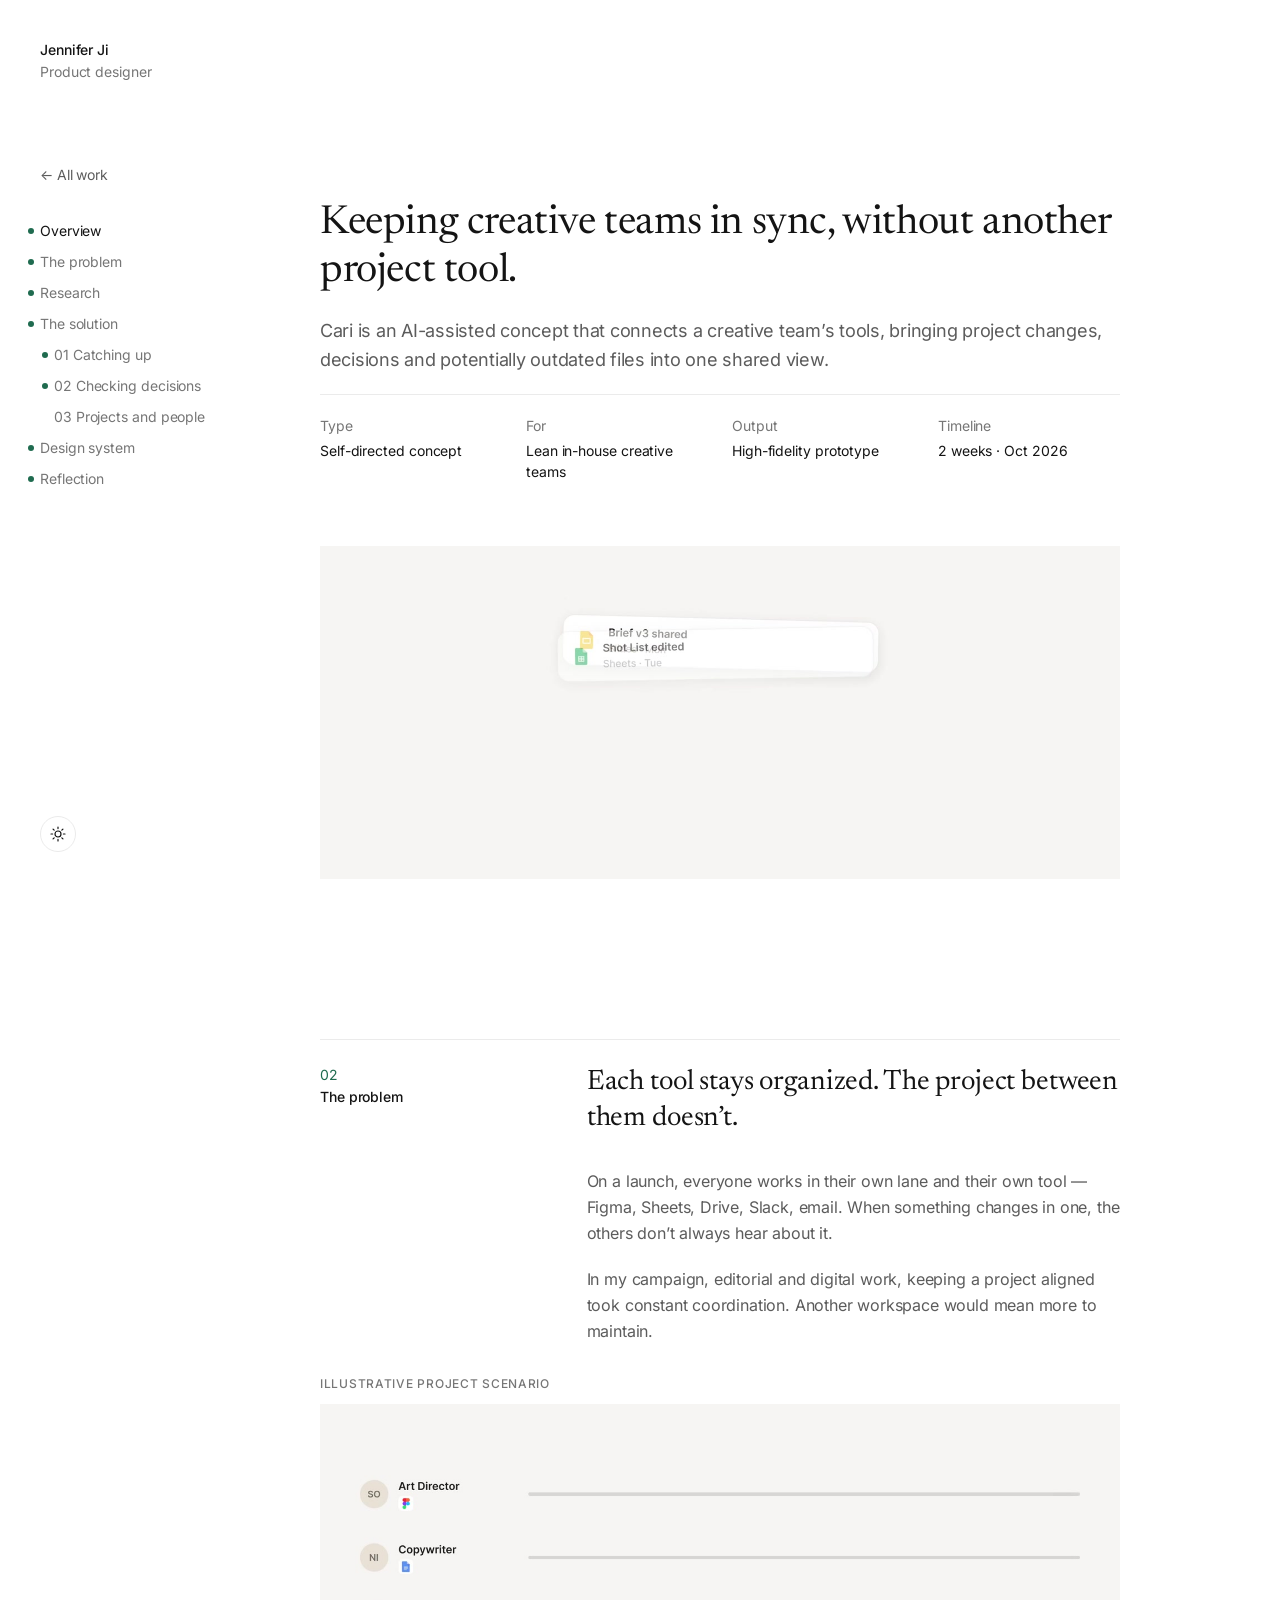
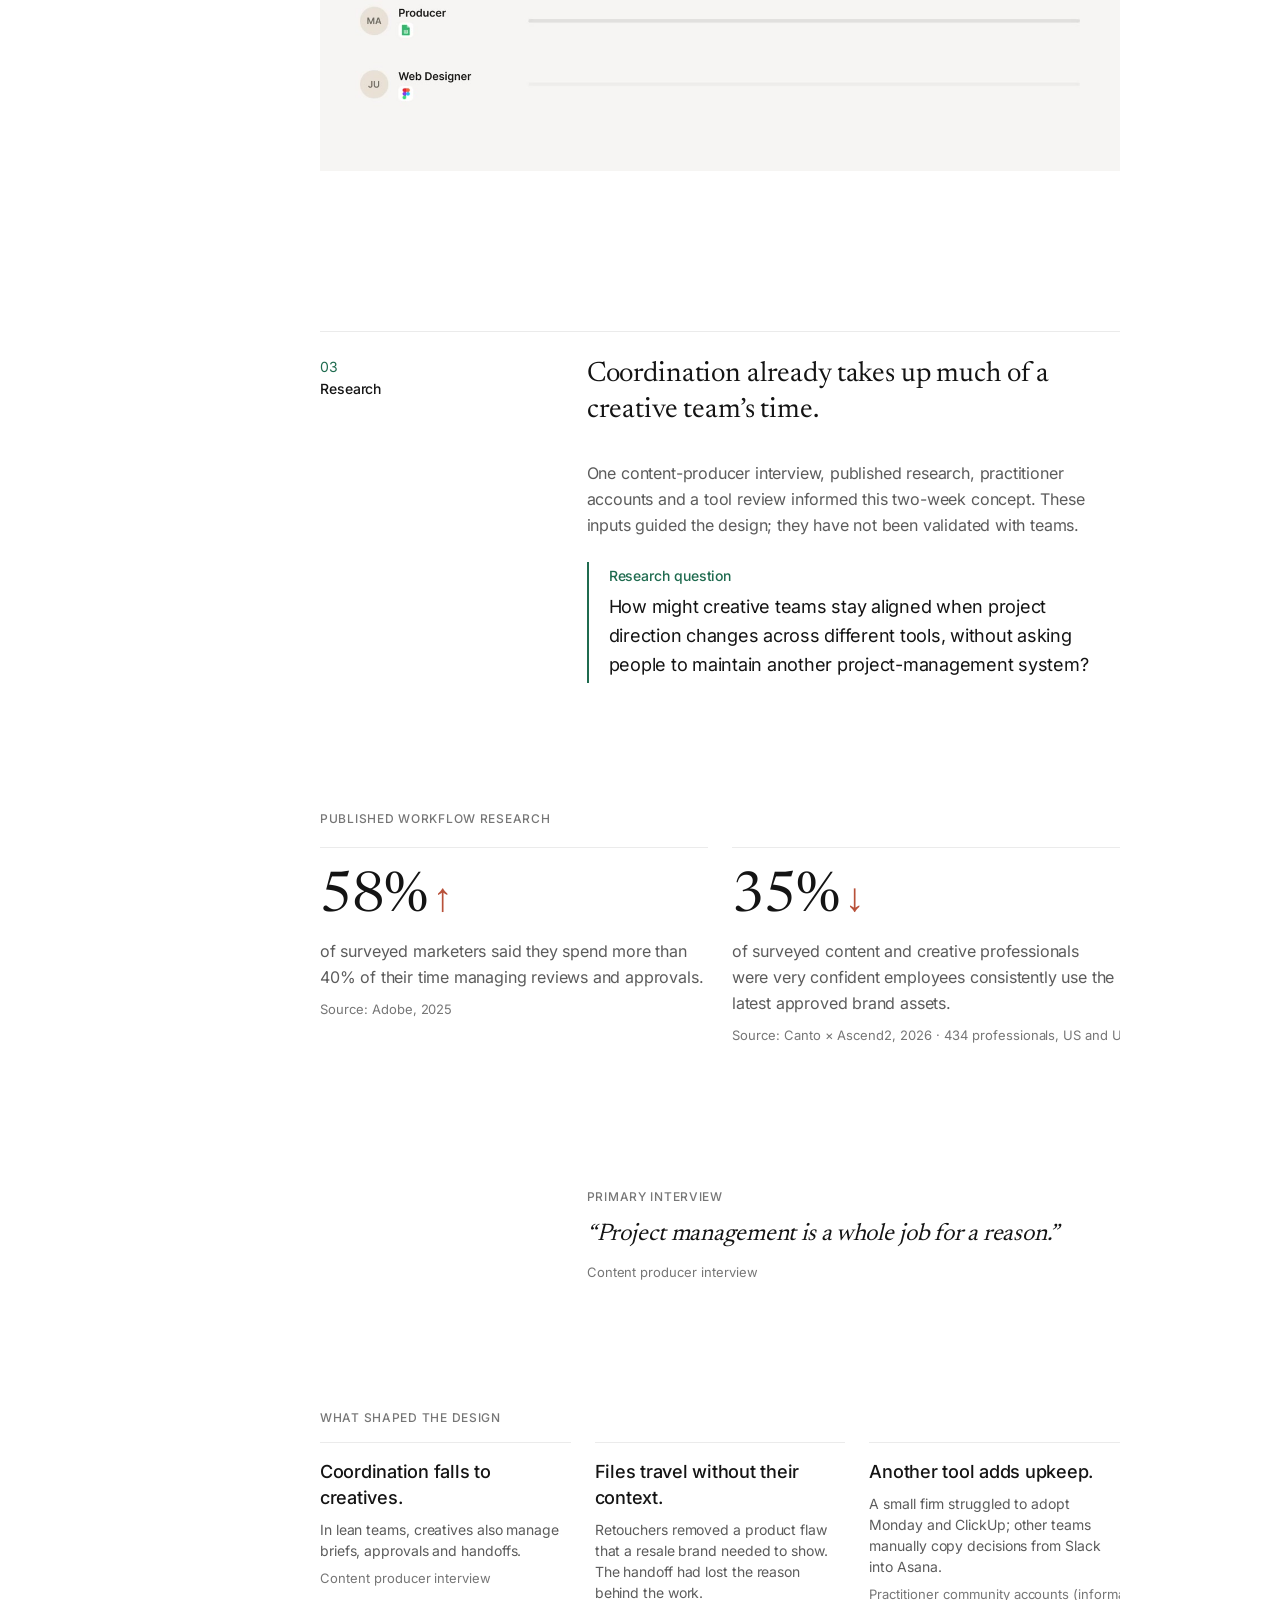
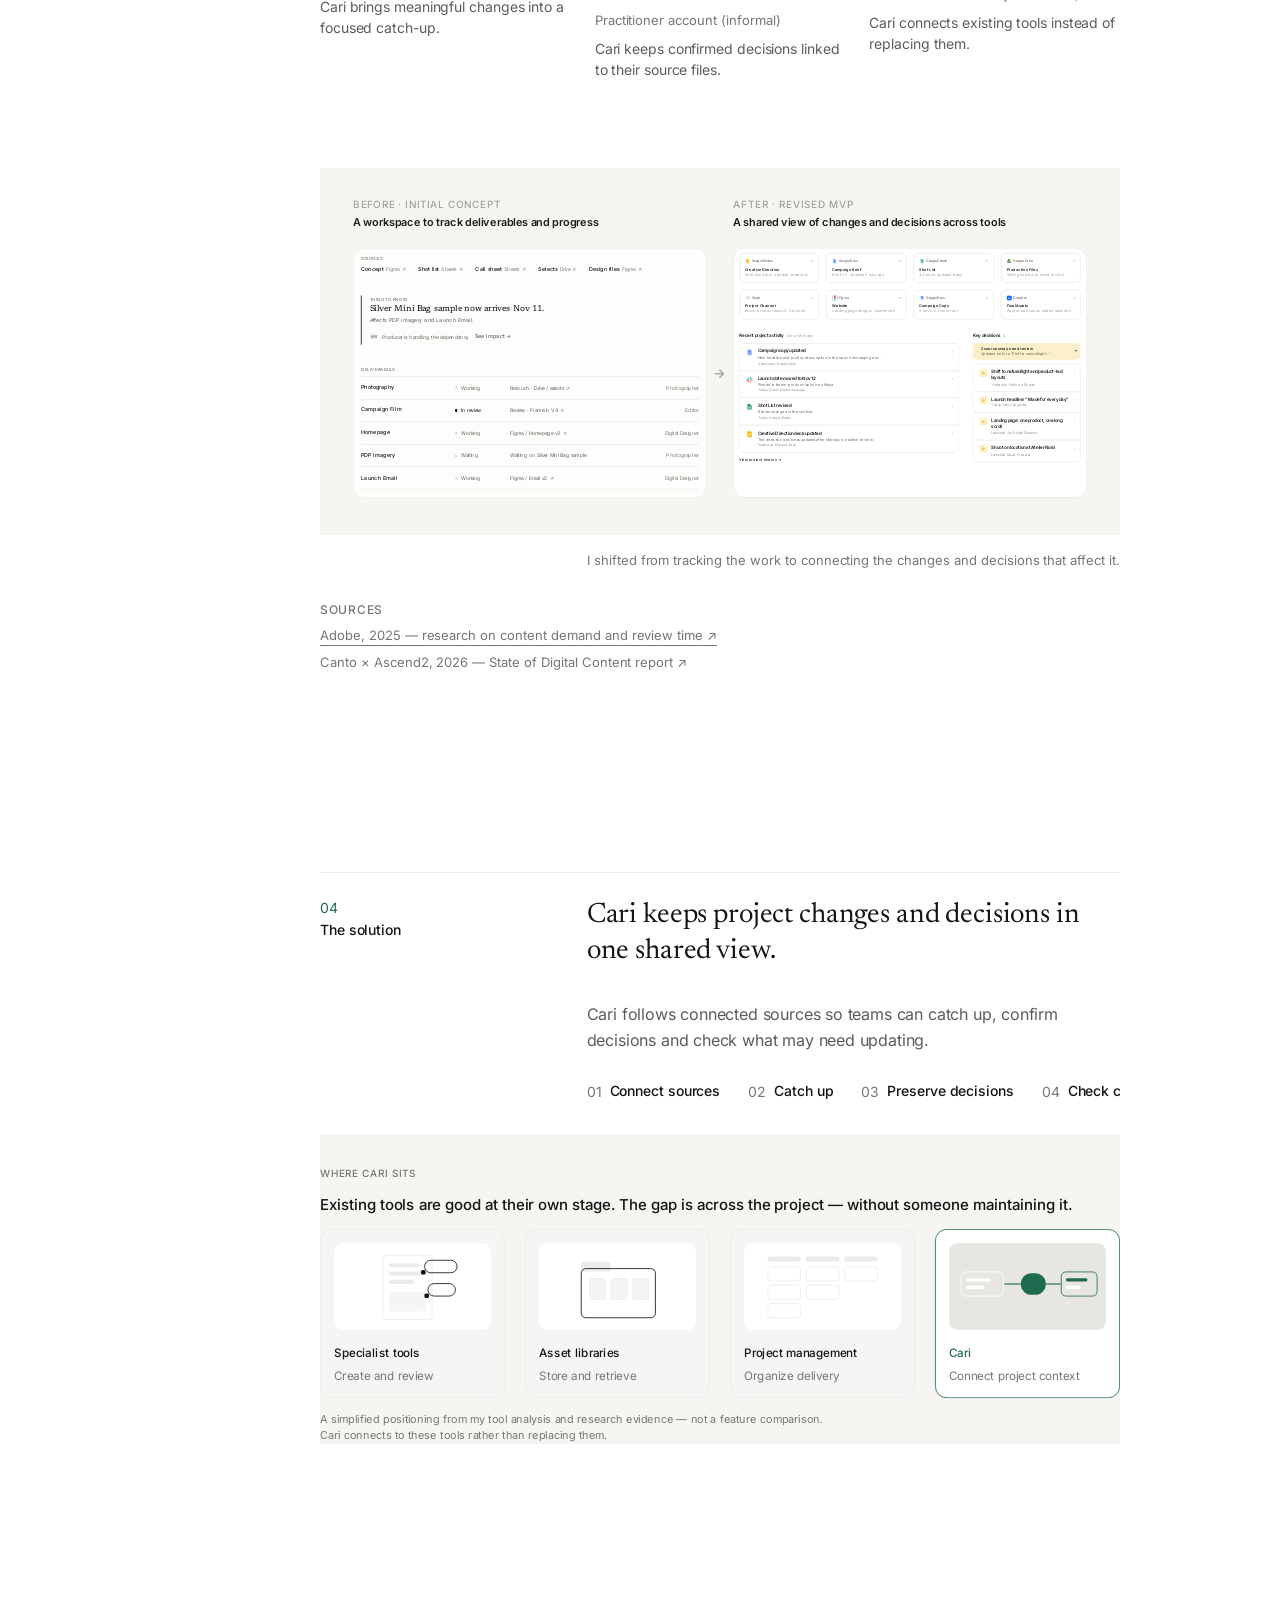
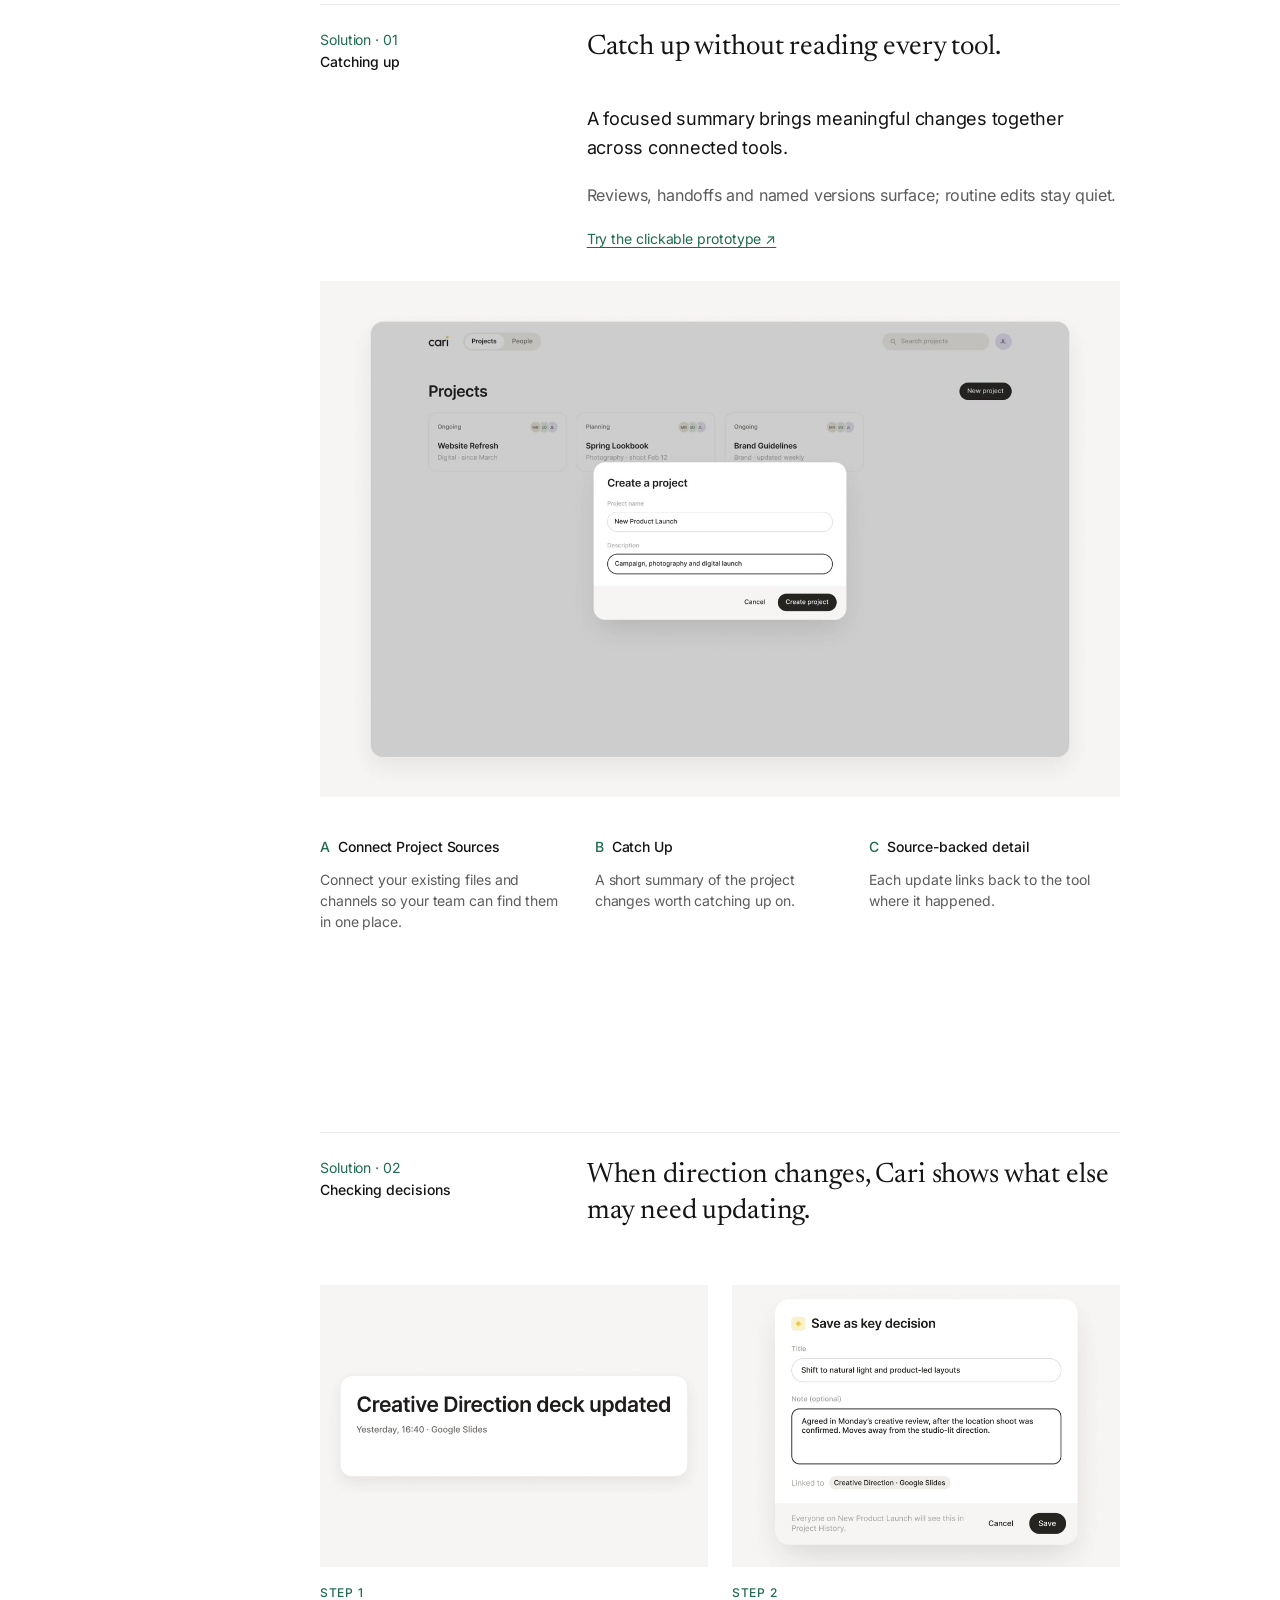
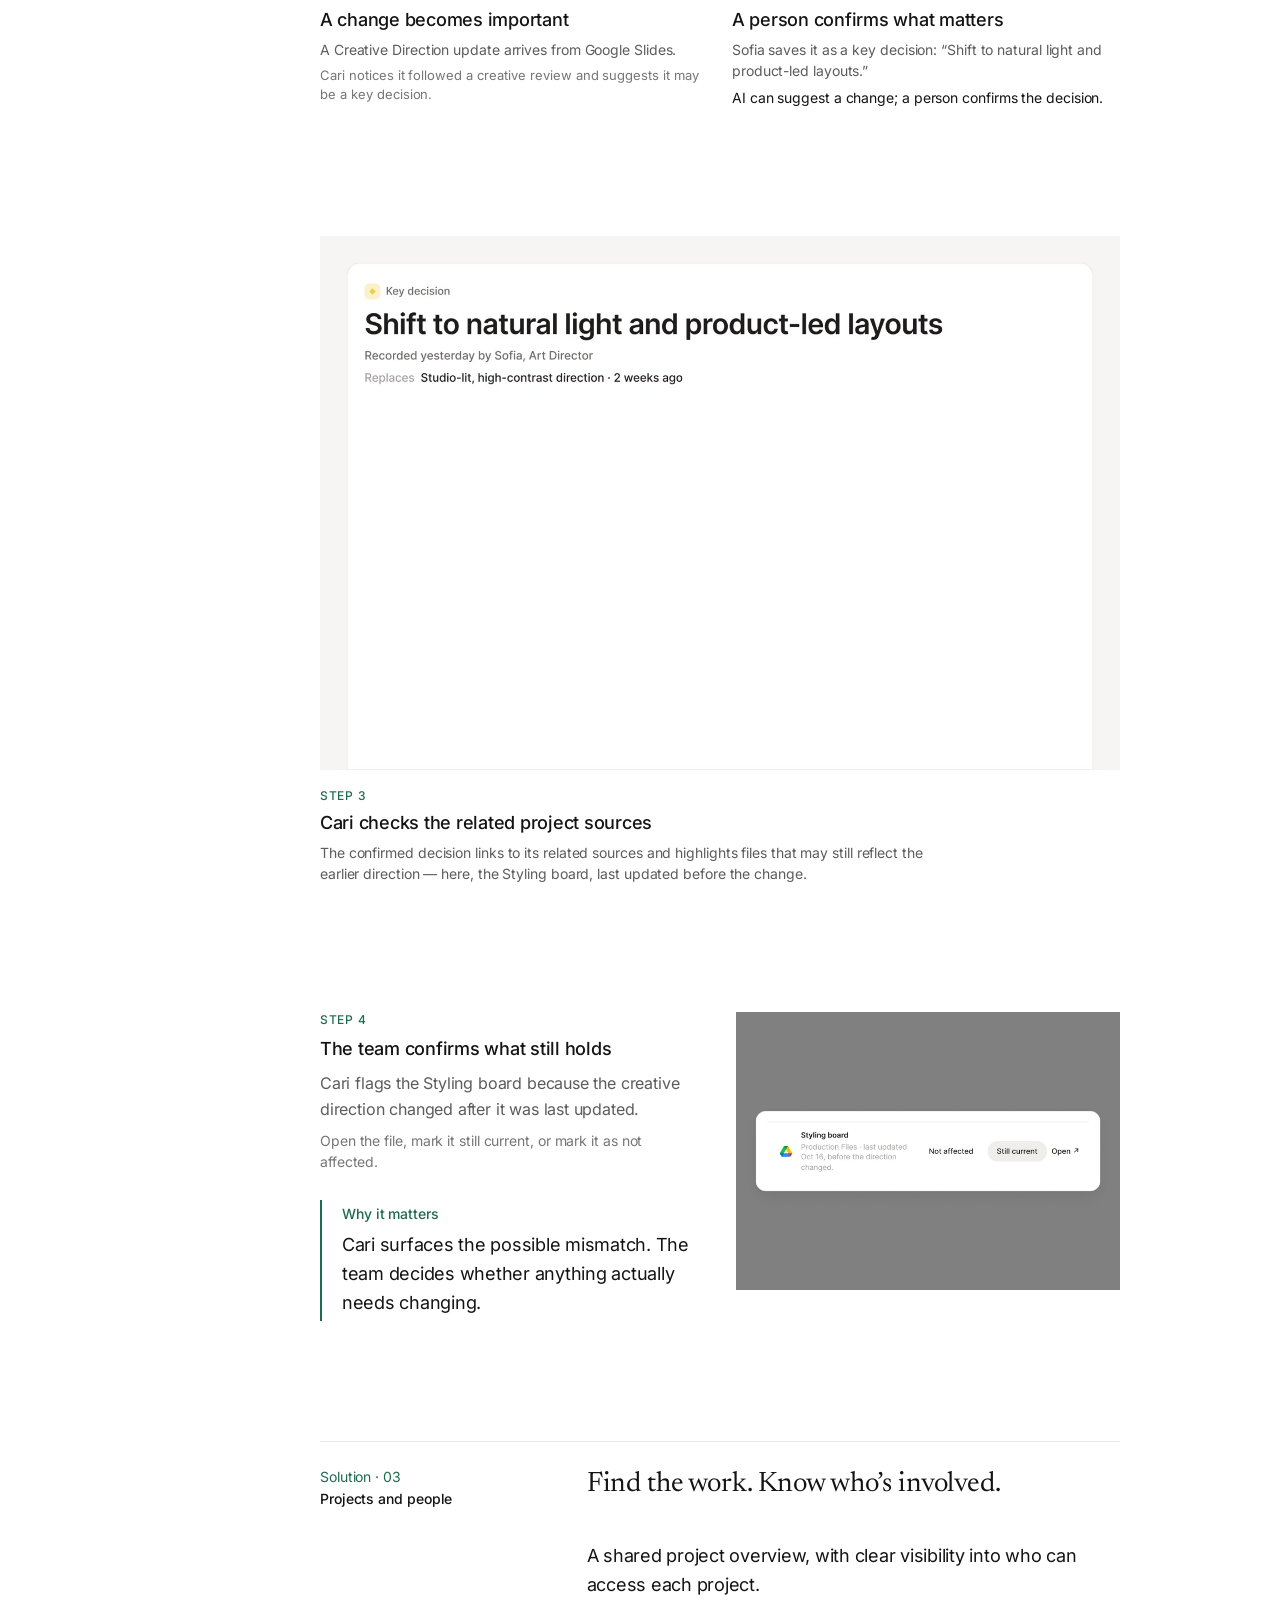
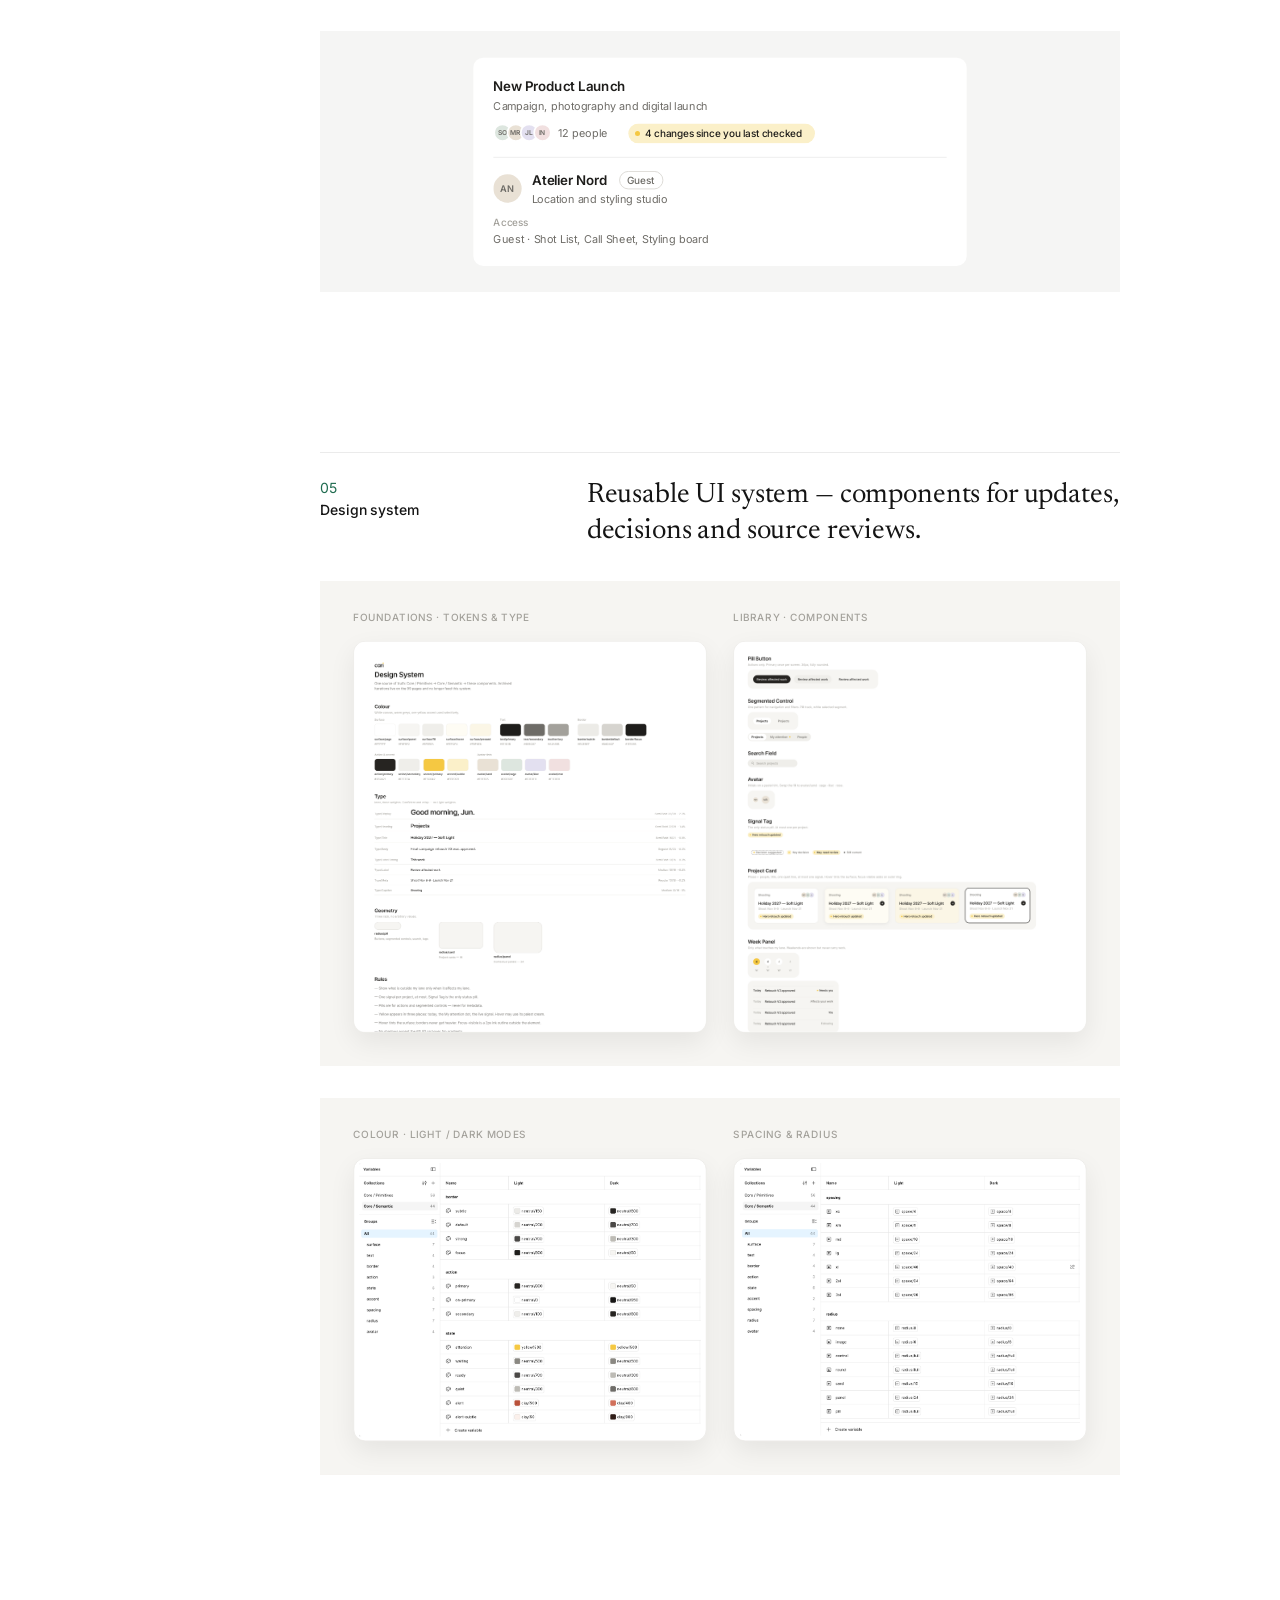
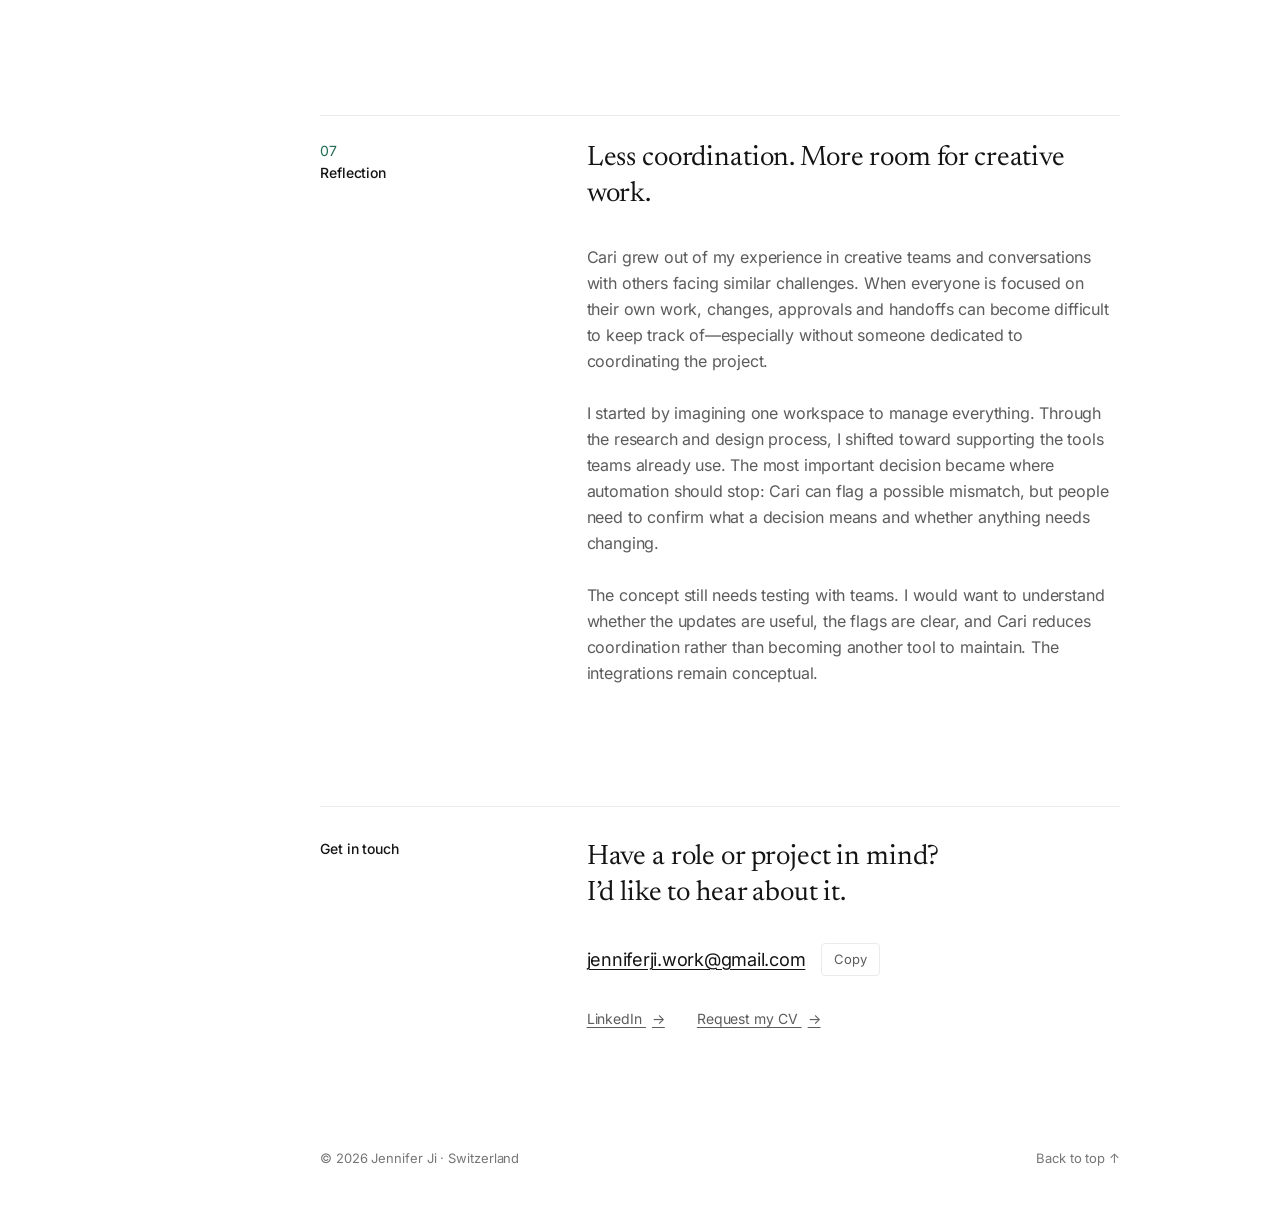
==== projects/cari/index.html @ ebb58f26 "Add Cari case study with responsive layouts and optimized videos" ====
<!doctype html>
<html lang="en">
<head>
  <meta charset="utf-8">
  <meta name="viewport" content="width=device-width, initial-scale=1">
  <title>Cari — Jennifer Ji</title>
  <meta name="description" content="Cari, an AI-assisted concept for keeping creative teams aligned across their existing tools. A product design case study by Jennifer Ji.">
  <link rel="stylesheet" href="/css/fonts.css">
  <link rel="stylesheet" href="/css/styles.css?v=controls-1">
  <script src="/js/main.js?v=clean-urls-1" defer></script>
  <link rel="stylesheet" href="/css/conversion.css?v=gift-size-1">
  <link rel="canonical" href="https://jenniferji.com/projects/cari/">
<link rel="stylesheet" href="/css/cari.css?v=2"><script src="/js/cari.js?v=2" defer></script></head>
<body id="top" class="conversion-page cari-page" data-page="cari"><a class="skip-link" href="#main">Skip to content</a>  <header class="sidebar case-sidebar">
    <a class="identity" href="/">Jennifer Ji<span>Product designer</span></a>
    <button class="menu-toggle" type="button" aria-expanded="false" aria-controls="navigation">Menu</button>
    <a class="all-work" href="/#work">← All work</a><nav id="navigation" aria-label="Cari case study sections"><a class="mobile-all-work" href="/#work">← All work</a><a href="#overview" class="active" aria-current="location"><span class="dot"></span>Overview</a><a href="#problem"><span class="dot invisible"></span>The problem</a><a href="#research"><span class="dot invisible"></span>Research</a><a href="#solution"><span class="dot invisible"></span>The solution</a><a href="#catching-up" class="nav-sub"><span class="dot invisible"></span>01 Catching up</a><a href="#checking-decisions" class="nav-sub"><span class="dot invisible"></span>02 Checking decisions</a><a href="#projects-people" class="nav-sub"><span class="dot invisible"></span>03 Projects and people</a><a href="#design-system"><span class="dot invisible"></span>Design system</a><a href="#reflection"><span class="dot invisible"></span>Reflection</a></nav>
    <div class="rail-footer">

      <button class="theme-toggle" type="button" aria-label="Switch to dark theme" aria-pressed="false"><img src="/assets/images/home/theme-light.svg" width="16" height="16" alt=""></button>
    </div>
  </header><main id="main">
<section id="overview"><div class="cf0 cari-flow" data-figma-id="76:2125" data-name="01 Overview"><h1 class="cf1" data-figma-id="76:2128" id="case-title"> Keeping creative teams in sync, without another project tool. </h1><p class="cf2" data-figma-id="76:2129"> Cari is an AI-assisted concept that connects a creative team’s tools, bringing project changes, decisions and potentially outdated files into one shared view. </p><div class="cf3" data-figma-id="106:2326" data-name="Metadata"><div><dt>Type</dt><dd>Self-directed concept</dd></div><div><dt>For</dt><dd>Lean in-house creative teams</dd></div><div><dt>Output</dt><dd>High-fidelity prototype</dd></div><div><dt>Timeline</dt><dd>2 weeks · Oct 2026</dd></div></div></div></section>
<section id="hero"><div class="cf4 cari-flow" data-figma-id="76:2140" data-name="Hero — product film"><div class="cari-video" data-cari-video role="group" aria-label="Cari brings updates across tools into one shared view" style="aspect-ratio:960/400"><img src="/assets/images/cari/posters/01-cari-hero.jpg" width="960" height="400" alt="Cari brings updates across tools into one shared view" loading="lazy"><video data-src="/assets/videos/cari/01-cari-hero.mp4" muted playsinline loop preload="none" aria-label="Cari brings updates across tools into one shared view"></video><button class="scene-toggle" type="button" aria-label="Play demo" hidden></button></div></div></section>
<section id="problem"><div class="cf5 cari-flow" data-figma-id="76:2229" data-name="02 Problem"><header class="case-section-header"><div><p class="section-kicker">02</p><p class="section-name">The problem</p></div><h2>Each tool stays organized. The project between them doesn’t.</h2></header><div class="cf6" data-figma-id="76:2235" data-name="Body"><p class="cf7" data-figma-id="76:2236"> On a launch, everyone works in their own lane and their own tool — Figma, Sheets, Drive, Slack, email. When something changes in one, the others don’t always hear about it. </p><p class="cf7" data-figma-id="76:2237"> In my campaign, editorial and digital work, keeping a project aligned took constant coordination. Another workspace would mean more to maintain. </p></div><div class="cf8" data-figma-id="76:2240" data-name="Figure — Illustrative project scenario"><p class="cf9" data-figma-id="76:2241"> Illustrative project scenario </p><div class="cari-video" data-cari-video role="group" aria-label="Project changes can be missed between tools" style="aspect-ratio:960/440"><img src="/assets/images/cari/posters/02-project-scenario.jpg" width="960" height="440" alt="Project changes can be missed between tools" loading="lazy"><video data-src="/assets/videos/cari/02-project-scenario.mp4" muted playsinline loop preload="none" aria-label="Project changes can be missed between tools"></video><button class="scene-toggle" type="button" aria-label="Play demo" hidden></button></div></div></div></section>
<section id="research"><div class="cf5 cari-flow" data-figma-id="76:2477" data-name="03 Research"><header class="case-section-header"><div><p class="section-kicker">03</p><p class="section-name">Research</p></div><h2>Coordination already takes up much of a creative team’s time.</h2></header><div class="cf10" data-figma-id="76:2483" data-name="Body"><p class="cf11" data-figma-id="76:2484"> One content-producer interview, published research, practitioner accounts and a tool review informed this two-week concept. These inputs guided the design; they have not been validated with teams. </p><div class="cf12" data-figma-id="55:198"><p class="cf13" data-figma-id="55:199">Research question</p><p class="cf14" data-figma-id="55:200">How might creative teams stay aligned when project direction changes across different tools, without asking people to maintain another project-management system?</p></div></div><div class="cf15" data-figma-id="76:2488" data-name="Evidence — published research"><p class="cf16" data-figma-id="76:2489"> Published workflow research </p><div class="cf17" data-figma-id="76:2490" data-name="Stats"><div class="cf18" data-figma-id="76:2495" data-name="Stat / 58%"><div class="cf19" data-figma-id="442:1714" data-name="Number row"><p class="cf20" data-figma-id="76:2496"> 58% </p><p class="cf21" data-figma-id="443:3"> ↑ </p></div><p class="cf22" data-figma-id="76:2497"> of surveyed marketers said they spend more than 40% of their time managing reviews and approvals. </p><p class="cf23" data-figma-id="76:2498"> Source: Adobe, 2025 </p></div><div class="cf18" data-figma-id="76:2499" data-name="Stat / 35%"><div class="cf19" data-figma-id="442:1717" data-name="Number row"><p class="cf20" data-figma-id="76:2500"> 35% </p><p class="cf21" data-figma-id="443:4"> ↓ </p></div><p class="cf22" data-figma-id="76:2501"> of surveyed content and creative professionals were very confident employees consistently use the latest approved brand assets. </p><p class="cf23" data-figma-id="76:2502"> Source: Canto × Ascend2, 2026 · 434 professionals, US and UK </p></div></div></div><div class="cf24" data-figma-id="76:2503" data-name="Evidence — participant"><p class="cf16" data-figma-id="76:2504"> Primary interview </p><p class="cf25" data-figma-id="76:2505"> “Project management is a whole job for a reason.” </p><p class="cf26" data-figma-id="76:2506"> Content producer interview </p></div><div class="cf27" data-figma-id="101:2122" data-name="What the research suggests"><p class="cf28" data-figma-id="101:2123"> What shaped the design </p><div class="cf29" data-figma-id="101:2124" data-name="Findings"><div class="cf30" data-figma-id="101:2125" data-name="Finding 01"><p class="cf31" data-figma-id="101:2127"> Coordination falls to creatives. </p><p class="cf32" data-figma-id="101:2128"> In lean teams, creatives also manage briefs, approvals and handoffs. </p><p class="cf33" data-figma-id="101:2129"> Content producer interview </p><p class="cf34" data-figma-id="459:1712"> Cari brings meaningful changes into a focused catch-up. </p></div><div class="cf30" data-figma-id="101:2130" data-name="Finding 02"><p class="cf31" data-figma-id="101:2132"> Files travel without their context. </p><p class="cf32" data-figma-id="101:2133"> Retouchers removed a product flaw that a resale brand needed to show. The handoff had lost the reason behind the work. </p><p class="cf33" data-figma-id="101:2134"> Practitioner account (informal) </p><p class="cf34" data-figma-id="459:1714"> Cari keeps confirmed decisions linked to their source files. </p></div><div class="cf30" data-figma-id="101:2135" data-name="Finding 03"><p class="cf31" data-figma-id="101:2137"> Another tool adds upkeep. </p><p class="cf32" data-figma-id="101:2138"> A small firm struggled to adopt Monday and ClickUp; other teams manually copy decisions from Slack into Asana. </p><p class="cf33" data-figma-id="101:2139"> Practitioner community accounts (informal) </p><p class="cf34" data-figma-id="459:1716"> Cari connects existing tools instead of replacing them. </p></div></div></div><div class="cf35" data-figma-id="102:2073" data-name="Iteration — before / after"><div class="cari-visual" data-base-width="960" style="aspect-ratio:960/440"><div class="cari-visual-clip"><div class="cf36 cari-canvas" data-figma-id="478:73781" data-name="03 Research — iteration before / after"><p class="cf37" data-figma-id="478:73782"> BEFORE · INITIAL CONCEPT </p><p class="cf38" data-figma-id="478:73783"> A workspace to track deliverables and progress </p><div class="cf39" data-figma-id="478:73784" data-name="One workspace to manage everything"><div class="cf40" data-figma-id="478:73785" data-name="02 — Project Overview / Holiday 2027"><div class="cf41" data-figma-id="478:73786" data-name="Sidebar"><div class="cf42" data-figma-id="478:73787" data-name="Top"><div class="cf43" data-figma-id="478:73788" data-name="Workspace"><p class="cf44" data-figma-id="478:73789"> Studio </p><p class="cf45" data-figma-id="478:73790"> In-house creative </p></div><div class="cf46" data-figma-id="478:73791" data-name="Navigation"><div class="cf47" data-figma-id="478:73792" data-name="Core / Navigation Item"><p class="cf48" data-figma-id="478:73793"> Productions </p></div><div class="cf49" data-figma-id="478:73796" data-name="Core / Navigation Item"><p class="cf50" data-figma-id="478:73797"> My Attention </p><div class="cf51" data-figma-id="478:73798" data-name="Update"><img class="cf52" src="/assets/images/cari/6a5cd.svg" alt="" loading="lazy" decoding="async"></div></div><div class="cf49" data-figma-id="478:73800" data-name="Core / Navigation Item"><p class="cf50" data-figma-id="478:73801"> People </p></div></div></div><div class="cf53" data-figma-id="478:73804" data-name="Me"><div class="cf54" data-figma-id="478:73805" data-name="Core / Person"><div class="cf55" data-figma-id="478:73806" data-name="Avatar"><p class="cf56" data-figma-id="478:73807"> JL </p></div><div class="cf57" data-figma-id="478:73808" data-name="Text"><p class="cf44" data-figma-id="478:73809"> Jun Lee </p><p class="cf45" data-figma-id="478:73810"> Digital Designer </p></div></div></div></div><div class="cf58" data-figma-id="478:73811" data-name="Main"><div class="cf59" data-figma-id="478:73812" data-name="Header"><div class="cf60" data-figma-id="478:73813" data-name="Breadcrumb"><p class="cf61" data-figma-id="478:73814"> Productions </p><p class="cf61" data-figma-id="478:73815"> / </p><p class="cf62" data-figma-id="478:73816"> Holiday 2027 </p></div><div class="cf63" data-figma-id="478:73817" data-name="Title"><p class="cf64" data-figma-id="478:73818"> Holiday 2027 </p><div class="cf65" data-figma-id="478:73819" data-name="Meta"><p class="cf66" data-figma-id="478:73820"> Shoot Nov 8–9 · Launch Nov 21 </p><div class="cf67" data-figma-id="478:73821" data-name="Rectangle"></div><div class="cf68" data-figma-id="478:73822" data-name="Collaborators"><div class="cf69" data-figma-id="478:73823" data-name="Avatars"><div class="cf70" data-figma-id="478:73824" data-name="Core / Person"><div class="cf55" data-figma-id="478:73825" data-name="Avatar"><p class="cf56" data-figma-id="478:73826"> MR </p></div></div><div class="cf70" data-figma-id="478:73827" data-name="Core / Person"><div class="cf55" data-figma-id="478:73828" data-name="Avatar"><p class="cf56" data-figma-id="478:73829"> AK </p></div></div><div class="cf70" data-figma-id="478:73830" data-name="Core / Person"><div class="cf55" data-figma-id="478:73831" data-name="Avatar"><p class="cf56" data-figma-id="478:73832"> JL </p></div></div><div class="cf71" data-figma-id="478:73833" data-name="Core / Person"><div class="cf55" data-figma-id="478:73834" data-name="Avatar"><p class="cf56" data-figma-id="478:73835"> SO </p></div></div></div><p class="cf66" data-figma-id="478:73836"> 11 collaborators </p></div></div></div></div><div class="cf72" data-figma-id="478:73837" data-name="Sources"><div class="cf73" data-figma-id="478:73838" data-name="Core / Section Header"><div class="cf74" data-figma-id="478:73839" data-name="Row"><p class="cf75" data-figma-id="478:73840"> Sources </p></div></div><div class="cf76" data-figma-id="478:73843" data-name="Source list"><div class="cf77" data-figma-id="478:73844" data-name="Core / Source Link"><p class="cf44" data-figma-id="478:73845"> Concept </p><p class="cf45" data-figma-id="478:73846"> Figma </p><p class="cf45" data-figma-id="478:73847"> ↗ </p></div><div class="cf77" data-figma-id="478:73848" data-name="Core / Source Link"><p class="cf44" data-figma-id="478:73849"> Shot list </p><p class="cf45" data-figma-id="478:73850"> Sheets </p><p class="cf45" data-figma-id="478:73851"> ↗ </p></div><div class="cf77" data-figma-id="478:73852" data-name="Core / Source Link"><p class="cf44" data-figma-id="478:73853"> Call sheet </p><p class="cf45" data-figma-id="478:73854"> Sheets </p><p class="cf45" data-figma-id="478:73855"> ↗ </p></div><div class="cf77" data-figma-id="478:73856" data-name="Core / Source Link"><p class="cf44" data-figma-id="478:73857"> Selects </p><p class="cf45" data-figma-id="478:73858"> Drive </p><p class="cf45" data-figma-id="478:73859"> ↗ </p></div><div class="cf77" data-figma-id="478:73860" data-name="Core / Source Link"><p class="cf44" data-figma-id="478:73861"> Design files </p><p class="cf45" data-figma-id="478:73862"> Figma </p><p class="cf45" data-figma-id="478:73863"> ↗ </p></div></div></div><div class="cf78" data-figma-id="478:73864" data-name="Core / Change Event"><p class="cf79" data-figma-id="478:73865"> Thing to know </p><p class="cf80" data-figma-id="478:73866"> Silver Mini Bag sample now arrives Nov 11. </p><p class="cf81" data-figma-id="478:73867"> Affects PDP imagery and Launch Email. </p><div class="cf82" data-figma-id="478:73868" data-name="Footer"><div class="cf68" data-figma-id="478:73869" data-name="Who"><div class="cf71" data-figma-id="478:73870" data-name="Core / Person"><div class="cf55" data-figma-id="478:73871" data-name="Avatar"><p class="cf56" data-figma-id="478:73872"> MR </p></div></div><p class="cf83" data-figma-id="478:73873"> Producer is handling the dependency </p></div><div class="cf84" data-figma-id="478:73874" data-name="Link"><p class="cf85" data-figma-id="478:73875"> See impact → </p></div></div></div><div class="cf86" data-figma-id="478:73877" data-name="Deliverables"><div class="cf73" data-figma-id="478:73878" data-name="Core / Section Header"><div class="cf74" data-figma-id="478:73879" data-name="Row"><p class="cf75" data-figma-id="478:73880"> Deliverables </p></div><div class="cf87" data-figma-id="478:73882" data-name="Rule"></div></div><div class="cf88" data-figma-id="478:73883" data-name="Core / Deliverable Row"><p class="cf89" data-figma-id="478:73884"> Photography </p><div class="cf90" data-figma-id="478:73885" data-name="State"><div class="cf51" data-figma-id="478:73886" data-name="Core / Signal Dot"><img class="cf52" src="/assets/images/cari/204d2.svg" alt="" loading="lazy" decoding="async"></div><p class="cf83" data-figma-id="478:73888"> Working </p></div><div class="cf91" data-figma-id="478:73889" data-name="Context row"><p class="cf62" data-figma-id="478:73890"> Retouch · Drive / selects </p><p class="cf61" data-figma-id="478:73891"> ↗ </p></div><p class="cf92" data-figma-id="478:73892"> Photographer </p></div><div class="cf88" data-figma-id="478:73893" data-name="Core / Deliverable Row"><p class="cf89" data-figma-id="478:73894"> Campaign Film </p><div class="cf90" data-figma-id="478:73895" data-name="State"><div class="cf51" data-figma-id="478:73896" data-name="Core / Signal Dot"><img class="cf52" src="/assets/images/cari/6a5cd.svg" alt="" loading="lazy" decoding="async"></div><p class="cf93" data-figma-id="478:73898"> In review </p></div><div class="cf91" data-figma-id="478:73899" data-name="Context row"><p class="cf62" data-figma-id="478:73900"> Review · Frame.io V4 </p><p class="cf61" data-figma-id="478:73901"> ↗ </p></div><p class="cf92" data-figma-id="478:73902"> Editor </p></div><div class="cf88" data-figma-id="478:73903" data-name="Core / Deliverable Row"><p class="cf89" data-figma-id="478:73904"> Homepage </p><div class="cf90" data-figma-id="478:73905" data-name="State"><div class="cf51" data-figma-id="478:73906" data-name="Core / Signal Dot"><img class="cf52" src="/assets/images/cari/8d0e0.svg" alt="" loading="lazy" decoding="async"></div><p class="cf83" data-figma-id="478:73908"> Working </p></div><div class="cf91" data-figma-id="478:73909" data-name="Context row"><p class="cf62" data-figma-id="478:73910"> Figma / Homepage v3 </p><p class="cf61" data-figma-id="478:73911"> ↗ </p></div><p class="cf92" data-figma-id="478:73912"> Digital Designer </p></div><div class="cf88" data-figma-id="478:73913" data-name="Core / Deliverable Row"><p class="cf89" data-figma-id="478:73914"> PDP Imagery </p><div class="cf90" data-figma-id="478:73915" data-name="State"><div class="cf51" data-figma-id="478:73916" data-name="Core / Signal Dot"><img class="cf52" src="/assets/images/cari/e9708.svg" alt="" loading="lazy" decoding="async"></div><p class="cf83" data-figma-id="478:73918"> Waiting </p></div><div class="cf94" data-figma-id="478:73919" data-name="Context row"><p class="cf83" data-figma-id="478:73920"> Waiting on Silver Mini Bag sample </p></div><p class="cf92" data-figma-id="478:73922"> Photographer </p></div><div class="cf88" data-figma-id="478:73923" data-name="Core / Deliverable Row"><p class="cf89" data-figma-id="478:73924"> Launch Email </p><div class="cf90" data-figma-id="478:73925" data-name="State"><div class="cf51" data-figma-id="478:73926" data-name="Core / Signal Dot"><img class="cf52" src="/assets/images/cari/8c373.svg" alt="" loading="lazy" decoding="async"></div><p class="cf83" data-figma-id="478:73928"> Working </p></div><div class="cf91" data-figma-id="478:73929" data-name="Context row"><p class="cf62" data-figma-id="478:73930"> Figma / Email v2 </p><p class="cf61" data-figma-id="478:73931"> ↗ </p></div><p class="cf92" data-figma-id="478:73932"> Digital Designer </p></div></div></div></div></div><p class="cf95" data-figma-id="478:73933"> AFTER · REVISED MVP </p><p class="cf96" data-figma-id="478:73934"> A shared view of changes and decisions across tools </p><div class="cf97" data-figma-id="478:73935" data-name="A layer around the tools teams already use"><div class="cf98" data-figma-id="478:73936" data-name="1.1 Project Overview — New Product Launch"><div class="cf99" data-figma-id="478:73937" data-name="Top Bar"><div class="cf100" data-figma-id="I478:73937;206:2569" data-name="Left"><div class="cf101" data-figma-id="I478:73937;206:2570" data-name="Wordmark"><p class="cf102" data-figma-id="I478:73937;206:2570;211:1700"> carı </p><div class="cf103" data-figma-id="I478:73937;206:2570;211:1701" data-name="Signal dot"><img class="cf52" src="/assets/images/cari/ea0ad.svg" alt="" loading="lazy" decoding="async"></div></div><div class="cf104" data-figma-id="I478:73937;206:2576" data-name="Segmented Control"><div class="cf105" data-figma-id="I478:73937;206:2576;206:54" data-name="Segment"><p class="cf106" data-figma-id="I478:73937;206:2576;206:54;206:47"> Projects </p></div><div class="cf107" data-figma-id="I478:73937;206:2576;206:60" data-name="Segment"><p class="cf108" data-figma-id="I478:73937;206:2576;206:60;206:50"> People </p></div></div></div><div class="cf109" data-figma-id="I478:73937;206:2586" data-name="Right"><div class="cf110" data-figma-id="I478:73937;206:2587" data-name="Search Field"><div class="cf111" data-figma-id="I478:73937;206:2587;206:67" data-name="Icon"><img class="cf52" src="/assets/images/cari/5be10.svg" alt="" loading="lazy" decoding="async"></div><p class="cf112" data-figma-id="I478:73937;206:2587;206:70"> Search projects </p></div><div class="cf113" data-figma-id="I478:73937;206:2592" data-name="Avatar"><p class="cf114" data-figma-id="I478:73937;206:2592;206:78"> JL </p></div></div></div><div class="cf115" data-figma-id="478:73938" data-name="Content"><div class="cf116" data-figma-id="478:73939" data-name="Breadcrumb"><p class="cf117" data-figma-id="478:73940"> Projects </p><p class="cf117" data-figma-id="478:73941"> / </p><p class="cf118" data-figma-id="478:73942"> New Product Launch </p></div><div class="cf119" data-figma-id="478:73943" data-name="space"></div><div class="cf120" data-figma-id="478:73944" data-name="Header"><div class="cf121" data-figma-id="478:73945" data-name="Title block"><p class="cf122" data-figma-id="478:73946"> New Product Launch </p><p class="cf123" data-figma-id="478:73947"> Campaign, photography and digital launch </p><div class="cf124" data-figma-id="478:73948" data-name="Meta"><div class="cf125" data-figma-id="478:73949" data-name="Avatars"><div class="cf126" data-figma-id="478:73950" data-name="Avatar"><p class="cf127" data-figma-id="I478:73950;206:76"> SO </p></div><div class="cf128" data-figma-id="478:73951" data-name="Avatar"><p class="cf127" data-figma-id="I478:73951;206:76"> MR </p></div><div class="cf129" data-figma-id="478:73952" data-name="Avatar"><p class="cf127" data-figma-id="I478:73952;206:76"> JL </p></div><div class="cf130" data-figma-id="478:73953" data-name="Avatar"><p class="cf127" data-figma-id="I478:73953;206:76"> LK </p></div></div><p class="cf131" data-figma-id="478:73954"> 12 collaborators </p><p class="cf132" data-figma-id="478:73955"> · </p><p class="cf131" data-figma-id="478:73956"> Updated 18 min ago </p></div></div><div class="cf133" data-figma-id="478:73957" data-name="Actions"><div class="cf134" data-figma-id="478:73958" data-name="Pill Button"><p class="cf135" data-figma-id="I478:73958;206:38"> Project history </p></div><div class="cf136" data-figma-id="478:73959" data-name="Pill Button"><p class="cf137" data-figma-id="I478:73959;206:36"> Catch me up </p></div></div></div><div class="cf138" data-figma-id="478:73960" data-name="space"></div><div class="cf139" data-figma-id="478:73961" data-name="Sources header"><div class="cf140" data-figma-id="478:73962" data-name="Title"><p class="cf141" data-figma-id="478:73963"> Project Sources </p><p class="cf142" data-figma-id="478:73964"> 8 </p><p class="cf143" data-figma-id="478:73965"> · What Cari can see </p></div><div class="cf144" data-figma-id="478:73966" data-name="Pill Button"><p class="cf135" data-figma-id="I478:73966;206:40"> Add source </p></div></div><div class="cf145" data-figma-id="478:73967" data-name="space"></div><div class="cf146" data-figma-id="478:73968" data-name="Sources"><div class="cf147" data-figma-id="478:73969" data-name="Source Tile"><div class="cf148" data-figma-id="I478:73969;217:130" data-name="Top"><div class="cf149" data-figma-id="I478:73969;217:131" data-name="Tool"><div class="cf150" data-figma-id="I478:73969;324:1025" data-name="Tool icon"><div class="cf151" aria-hidden="True"><div class="cf152"></div><div class="cf153"><img class="cf154" src="/assets/images/cari/de71f.png" alt="" loading="lazy" decoding="async"></div></div></div><p class="cf155" data-figma-id="I478:73969;217:134"> Google Slides </p></div><p class="cf156" data-figma-id="I478:73969;217:135"> ↗ </p></div><div class="cf119" data-figma-id="I478:73969;217:136" data-name="gap"></div><p class="cf157" data-figma-id="I478:73969;217:137"> Creative Direction </p><p class="cf158" data-figma-id="I478:73969;217:138"> Direction deck · updated yesterday </p></div><div class="cf147" data-figma-id="478:73970" data-name="Source Tile"><div class="cf148" data-figma-id="I478:73970;217:130" data-name="Top"><div class="cf149" data-figma-id="I478:73970;217:131" data-name="Tool"><div class="cf150" data-figma-id="I478:73970;324:1025" data-name="Tool icon"><div class="cf151" aria-hidden="True"><div class="cf159"></div><div class="cf153"><img class="cf160" src="/assets/images/cari/455cc.png" alt="" loading="lazy" decoding="async"></div></div></div><p class="cf155" data-figma-id="I478:73970;217:134"> Google Docs </p></div><p class="cf156" data-figma-id="I478:73970;217:135"> ↗ </p></div><div class="cf119" data-figma-id="I478:73970;217:136" data-name="gap"></div><p class="cf157" data-figma-id="I478:73970;217:137"> Campaign Brief </p><p class="cf158" data-figma-id="I478:73970;217:138"> Brief v2 · updated 3 days ago </p></div><div class="cf147" data-figma-id="478:73971" data-name="Source Tile"><div class="cf148" data-figma-id="I478:73971;217:130" data-name="Top"><div class="cf149" data-figma-id="I478:73971;217:131" data-name="Tool"><div class="cf150" data-figma-id="I478:73971;324:1025" data-name="Tool icon"><div class="cf151" aria-hidden="True"><div class="cf152"></div><div class="cf153"><img class="cf160" src="/assets/images/cari/8fb8e.png" alt="" loading="lazy" decoding="async"></div></div></div><p class="cf155" data-figma-id="I478:73971;217:134"> Google Sheets </p></div><p class="cf156" data-figma-id="I478:73971;217:135"> ↗ </p></div><div class="cf119" data-figma-id="I478:73971;217:136" data-name="gap"></div><p class="cf157" data-figma-id="I478:73971;217:137"> Shot List </p><p class="cf158" data-figma-id="I478:73971;217:138"> 42 shots · updated today </p></div><div class="cf147" data-figma-id="478:73972" data-name="Source Tile"><div class="cf148" data-figma-id="I478:73972;217:130" data-name="Top"><div class="cf149" data-figma-id="I478:73972;217:131" data-name="Tool"><div class="cf150" data-figma-id="I478:73972;324:1025" data-name="Tool icon"><div class="cf151" aria-hidden="True"><div class="cf152"></div><div class="cf153"><img class="cf161" src="/assets/images/cari/e169c.png" alt="" loading="lazy" decoding="async"></div></div></div><p class="cf155" data-figma-id="I478:73972;217:134"> Google Drive </p></div><p class="cf156" data-figma-id="I478:73972;217:135"> ↗ </p></div><div class="cf119" data-figma-id="I478:73972;217:136" data-name="gap"></div><p class="cf157" data-figma-id="I478:73972;217:137"> Production Files </p><p class="cf158" data-figma-id="I478:73972;217:138"> Styling board may need review </p></div><div class="cf147" data-figma-id="478:73973" data-name="Source Tile"><div class="cf148" data-figma-id="I478:73973;217:130" data-name="Top"><div class="cf149" data-figma-id="I478:73973;217:131" data-name="Tool"><div class="cf150" data-figma-id="I478:73973;324:1025" data-name="Tool icon"><div class="cf151" aria-hidden="True"><div class="cf152"></div><div class="cf153"><img class="cf162" src="/assets/images/cari/b0a9d.png" alt="" loading="lazy" decoding="async"></div></div></div><p class="cf155" data-figma-id="I478:73973;217:134"> Slack </p></div><p class="cf156" data-figma-id="I478:73973;217:135"> ↗ </p></div><div class="cf119" data-figma-id="I478:73973;217:136" data-name="gap"></div><p class="cf157" data-figma-id="I478:73973;217:137"> Project Channel </p><p class="cf158" data-figma-id="I478:73973;217:138"> #new-product-launch · 2 pinned </p></div><div class="cf147" data-figma-id="478:73974" data-name="Source Tile"><div class="cf148" data-figma-id="I478:73974;217:130" data-name="Top"><div class="cf149" data-figma-id="I478:73974;217:131" data-name="Tool"><div class="cf150" data-figma-id="I478:73974;324:1025" data-name="Tool icon"><div class="cf151" aria-hidden="True"><div class="cf163"></div><div class="cf153"><img class="cf164" src="/assets/images/cari/55264.png" alt="" loading="lazy" decoding="async"></div></div></div><p class="cf155" data-figma-id="I478:73974;217:134"> Figma </p></div><p class="cf156" data-figma-id="I478:73974;217:135"> ↗ </p></div><div class="cf119" data-figma-id="I478:73974;217:136" data-name="gap"></div><p class="cf157" data-figma-id="I478:73974;217:137"> Website </p><p class="cf158" data-figma-id="I478:73974;217:138"> Landing page designs · quiet mode </p></div><div class="cf147" data-figma-id="478:73975" data-name="Source Tile"><div class="cf148" data-figma-id="I478:73975;217:130" data-name="Top"><div class="cf149" data-figma-id="I478:73975;217:131" data-name="Tool"><div class="cf150" data-figma-id="I478:73975;324:1025" data-name="Tool icon"><div class="cf151" aria-hidden="True"><div class="cf159"></div><div class="cf153"><img class="cf160" src="/assets/images/cari/455cc.png" alt="" loading="lazy" decoding="async"></div></div></div><p class="cf155" data-figma-id="I478:73975;217:134"> Google Docs </p></div><p class="cf156" data-figma-id="I478:73975;217:135"> ↗ </p></div><div class="cf119" data-figma-id="I478:73975;217:136" data-name="gap"></div><p class="cf157" data-figma-id="I478:73975;217:137"> Campaign Copy </p><p class="cf158" data-figma-id="I478:73975;217:138"> 3 docs · v3 is current </p></div><div class="cf147" data-figma-id="478:73976" data-name="Source Tile"><div class="cf148" data-figma-id="I478:73976;217:130" data-name="Top"><div class="cf149" data-figma-id="I478:73976;217:131" data-name="Tool"><div class="cf150" data-figma-id="I478:73976;324:1025" data-name="Tool icon"><div class="cf151" aria-hidden="True"><div class="cf165"></div><img class="cf166" src="/assets/images/cari/3740b.png" alt="" loading="lazy" decoding="async"></div></div><p class="cf155" data-figma-id="I478:73976;217:134"> Dropbox </p></div><p class="cf156" data-figma-id="I478:73976;217:135"> ↗ </p></div><div class="cf119" data-figma-id="I478:73976;217:136" data-name="gap"></div><p class="cf157" data-figma-id="I478:73976;217:137"> Final Assets </p><p class="cf158" data-figma-id="I478:73976;217:138"> Approved exports · added last week </p></div></div><div class="cf167" data-figma-id="478:73977" data-name="space"></div><div class="cf168" data-figma-id="478:73978" data-name="Columns"><div class="cf169" data-figma-id="478:73979" data-name="Recent project activity"><div class="cf170" data-figma-id="478:73980" data-name="h"><p class="cf141" data-figma-id="478:73981"> Recent project activity </p><p class="cf142" data-figma-id="478:73982"> Since Monday </p></div><div class="cf171" data-figma-id="478:73983" data-name="Activity"><div class="cf172" data-figma-id="478:73984" data-name="Moment Row"><div class="cf173" data-figma-id="I478:73984;324:1111" data-name="Tool icon"><div class="cf174" aria-hidden="True"><div class="cf175"></div><div class="cf176"><img class="cf177" src="/assets/images/cari/455cc.png" alt="" loading="lazy" decoding="async"></div></div></div><div class="cf178" data-figma-id="I478:73984;309:129" data-name="Text"><p class="cf179" data-figma-id="I478:73984;309:130"> Campaign copy updated </p><p class="cf180" data-figma-id="I478:73984;309:131"> New headline and product description in the launch messaging doc. </p><p class="cf181" data-figma-id="I478:73984;309:132"> 2 hours ago · Google Docs </p></div><div class="cf182" data-figma-id="I478:73984;309:133" data-name="Chevron"><p class="cf156" data-figma-id="I478:73984;309:134"> › </p></div></div><div class="cf183" data-figma-id="478:73985" data-name="Moment Row"><div class="cf173" data-figma-id="I478:73985;324:1111" data-name="Tool icon"><div class="cf174" aria-hidden="True"><div class="cf175"></div><div class="cf176"><img class="cf162" src="/assets/images/cari/b0a9d.png" alt="" loading="lazy" decoding="async"></div></div></div><div class="cf178" data-figma-id="I478:73985;309:129" data-name="Text"><p class="cf179" data-figma-id="I478:73985;309:130"> Launch date moved to Nov 12 </p><p class="cf180" data-figma-id="I478:73985;309:131"> Pinned in #new-product-launch by Maya. </p><p class="cf181" data-figma-id="I478:73985;309:132"> Today · Slack · pinned message </p></div><div class="cf182" data-figma-id="I478:73985;309:133" data-name="Chevron"><p class="cf156" data-figma-id="I478:73985;309:134"> › </p></div></div><div class="cf183" data-figma-id="478:73986" data-name="Moment Row"><div class="cf173" data-figma-id="I478:73986;324:1111" data-name="Tool icon"><div class="cf174" aria-hidden="True"><div class="cf175"></div><div class="cf176"><img class="cf154" src="/assets/images/cari/8fb8e.png" alt="" loading="lazy" decoding="async"></div></div></div><div class="cf178" data-figma-id="I478:73986;309:129" data-name="Text"><p class="cf179" data-figma-id="I478:73986;309:130"> Shot List revised </p><p class="cf180" data-figma-id="I478:73986;309:131"> 6 shots changed in the shot list. </p><p class="cf181" data-figma-id="I478:73986;309:132"> Today · Google Sheets </p></div><div class="cf182" data-figma-id="I478:73986;309:133" data-name="Chevron"><p class="cf156" data-figma-id="I478:73986;309:134"> › </p></div></div><div class="cf183" data-figma-id="478:73987" data-name="Moment Row"><div class="cf173" data-figma-id="I478:73987;324:1111" data-name="Tool icon"><div class="cf174" aria-hidden="True"><div class="cf175"></div><div class="cf176"><img class="cf154" src="/assets/images/cari/de71f.png" alt="" loading="lazy" decoding="async"></div></div></div><div class="cf178" data-figma-id="I478:73987;309:129" data-name="Text"><p class="cf179" data-figma-id="I478:73987;309:130"> Creative Direction deck updated </p><p class="cf180" data-figma-id="I478:73987;309:131"> The direction deck was updated after Monday’s creative review. </p><p class="cf181" data-figma-id="I478:73987;309:132"> Yesterday · Google Slides </p></div><div class="cf182" data-figma-id="I478:73987;309:133" data-name="Chevron"><p class="cf156" data-figma-id="I478:73987;309:134"> › </p></div></div></div><p class="cf184" data-figma-id="478:73988"> View project history → </p></div><div class="cf185" data-figma-id="478:73989" data-name="Key decisions"><div class="cf170" data-figma-id="478:73990" data-name="h"><p class="cf141" data-figma-id="478:73991"> Key decisions </p><p class="cf142" data-figma-id="478:73992"> 4 </p></div><div class="cf186" data-figma-id="478:73993" data-name="Consistency cue"><div class="cf187" data-figma-id="478:73994" data-name="Ellipse"><img class="cf52" src="/assets/images/cari/bcdc7.svg" alt="" loading="lazy" decoding="async"></div><div class="cf188" data-figma-id="478:73995" data-name="t"><p class="cf189" data-figma-id="478:73996"> 2 sources may need review </p><p class="cf190" data-figma-id="478:73997"> Updated before “Shift to natural light…” </p></div><p class="cf184" data-figma-id="478:73998"> → </p></div><div class="cf171" data-figma-id="478:73999" data-name="Decisions"><div class="cf191" data-figma-id="478:74000" data-name="Decision · latest"><div class="cf192" data-figma-id="I478:74000;309:136" data-name="Glyph"><img class="cf52" src="/assets/images/cari/60769.svg" alt="" loading="lazy" decoding="async"></div><div class="cf178" data-figma-id="I478:74000;309:138" data-name="Text"><p class="cf179" data-figma-id="I478:74000;309:139"> Shift to natural light and product-led layouts </p><p class="cf181" data-figma-id="I478:74000;309:141"> Yesterday · Sofia, Art Director </p></div><div class="cf182" data-figma-id="I478:74000;309:142" data-name="Chevron"><p class="cf156" data-figma-id="I478:74000;309:143"> › </p></div></div><div class="cf193" data-figma-id="478:74001" data-name="Moment Row"><div class="cf192" data-figma-id="I478:74001;309:136" data-name="Glyph"><img class="cf52" src="/assets/images/cari/60769.svg" alt="" loading="lazy" decoding="async"></div><div class="cf178" data-figma-id="I478:74001;309:138" data-name="Text"><p class="cf179" data-figma-id="I478:74001;309:139"> Launch headline: “Made for every day” </p><p class="cf181" data-figma-id="I478:74001;309:141"> Today · Ines, Copywriter </p></div><div class="cf182" data-figma-id="I478:74001;309:142" data-name="Chevron"><p class="cf156" data-figma-id="I478:74001;309:143"> › </p></div></div><div class="cf193" data-figma-id="478:74002" data-name="Moment Row"><div class="cf192" data-figma-id="I478:74002;309:136" data-name="Glyph"><img class="cf52" src="/assets/images/cari/60769.svg" alt="" loading="lazy" decoding="async"></div><div class="cf178" data-figma-id="I478:74002;309:138" data-name="Text"><p class="cf179" data-figma-id="I478:74002;309:139"> Landing page: one product, one long scroll </p><p class="cf181" data-figma-id="I478:74002;309:141"> Last week · Jun, Digital Designer </p></div><div class="cf182" data-figma-id="I478:74002;309:142" data-name="Chevron"><p class="cf156" data-figma-id="I478:74002;309:143"> › </p></div></div><div class="cf193" data-figma-id="478:74003" data-name="Moment Row"><div class="cf192" data-figma-id="I478:74003;309:136" data-name="Glyph"><img class="cf52" src="/assets/images/cari/60769.svg" alt="" loading="lazy" decoding="async"></div><div class="cf178" data-figma-id="I478:74003;309:138" data-name="Text"><p class="cf179" data-figma-id="I478:74003;309:139"> Shoot on location at Atelier Nord </p><p class="cf181" data-figma-id="I478:74003;309:141"> Last week · Maya, Producer </p></div><div class="cf182" data-figma-id="I478:74003;309:142" data-name="Chevron"><p class="cf156" data-figma-id="I478:74003;309:143"> › </p></div></div></div></div></div></div></div></div><p class="cf194" data-figma-id="478:74004"> → </p></div></div></div><p class="cf195" data-figma-id="478:74552"> I shifted from tracking the work to connecting the changes and decisions that affect it. </p></div><div class="cf196" data-figma-id="558:2587" data-name="Sources"><p class="cf197" data-figma-id="558:2588"> Sources </p><a class="cf198" data-figma-id="558:2589" href="https://business.adobe.com/uk/blog/71-percent-of-marketers-say-content-demand-to-increase-5x" target="_blank"> Adobe, 2025 — research on content demand and review time ↗ </a><a class="cf198" data-figma-id="558:2590" href="https://www.canto.com/press-releases/cantos-state-of-digital-content-report-new-research-reveals-key-digital-content-trends-for-2026/" target="_blank"> Canto × Ascend2, 2026 — State of Digital Content report ↗ </a></div></div></section>
<section id="solution"><div class="cf199 cari-flow" data-figma-id="77:2218" data-name="04 Solution"><header class="case-section-header"><div><p class="section-kicker">04</p><p class="section-name">The solution</p></div><h2>Cari keeps project changes and decisions in one shared view.</h2></header><div class="cf200" data-figma-id="77:2224" data-name="Body"><p class="cf201" data-figma-id="77:2225"> Cari follows connected sources so teams can catch up, confirm decisions and check what may need updating. </p><div class="cf202" data-figma-id="77:2226" data-name="Capabilities (light)"><div class="cf203" data-figma-id="77:2227" data-name="Connect sources"><p class="cf204" data-figma-id="77:2228"> 01 </p><p class="cf205" data-figma-id="77:2229"> Connect sources </p></div><div class="cf203" data-figma-id="77:2230" data-name="Catch up"><p class="cf204" data-figma-id="77:2231"> 02 </p><p class="cf205" data-figma-id="77:2232"> Catch up </p></div><div class="cf203" data-figma-id="77:2233" data-name="Preserve decisions"><p class="cf204" data-figma-id="77:2234"> 03 </p><p class="cf205" data-figma-id="77:2235"> Preserve decisions </p></div><div class="cf203" data-figma-id="77:2236" data-name="Check consistency"><p class="cf204" data-figma-id="77:2237"> 04 </p><p class="cf205" data-figma-id="77:2238"> Check consistency </p></div></div></div><div class="cari-visual" data-base-width="960" style="aspect-ratio:960/372"><div class="cari-visual-clip"><div class="cf206 cari-canvas" data-figma-id="102:2160" data-name="Positioning — where Cari sits"><p class="cf9" data-figma-id="102:2161"> Where Cari sits </p><p class="cf207" data-figma-id="102:2162"> Existing tools are good at their own stage. The gap is across the project — without someone maintaining it. </p><div class="cf29" data-figma-id="483:2532" data-name="Where Cari sits — four cards"><div class="cf208" data-figma-id="483:2533" data-name="Card — Specialist tools"><div class="cf209" data-figma-id="483:2534" data-name="Visual"><div class="cf210" data-figma-id="483:2535" data-name="Rectangle"></div><div class="cf211" data-figma-id="483:2536" data-name="Rectangle"></div><div class="cf212" data-figma-id="483:2537" data-name="Rectangle"></div><div class="cf213" data-figma-id="483:2538" data-name="Rectangle"></div><div class="cf214" data-figma-id="483:2539" data-name="Rectangle"></div><div class="cf215" data-figma-id="483:2540" data-name="Rectangle"></div><div class="cf216" data-figma-id="483:2541" data-name="Rectangle"></div><div class="cf217" data-figma-id="483:2542" data-name="Ellipse"><img class="cf52" src="/assets/images/cari/9ae3a.svg" alt="" loading="lazy" decoding="async"></div><div class="cf218" data-figma-id="483:2543" data-name="Ellipse"><img class="cf52" src="/assets/images/cari/9ae3a.svg" alt="" loading="lazy" decoding="async"></div></div><div class="cf219" data-figma-id="483:2544" data-name="Frame"></div><p class="cf220" data-figma-id="483:2545"> Specialist tools </p><p class="cf221" data-figma-id="483:2546"> Create and review </p></div><div class="cf208" data-figma-id="483:2547" data-name="Card — Asset libraries"><div class="cf209" data-figma-id="483:2548" data-name="Visual"><div class="cf222" data-figma-id="483:2549" data-name="Rectangle"></div><div class="cf223" data-figma-id="483:2550" data-name="Rectangle"></div><div class="cf224" data-figma-id="483:2551" data-name="Rectangle"></div><div class="cf225" data-figma-id="483:2552" data-name="Rectangle"></div><div class="cf226" data-figma-id="483:2553" data-name="Rectangle"></div></div><div class="cf219" data-figma-id="483:2554" data-name="Frame"></div><p class="cf220" data-figma-id="483:2555"> Asset libraries </p><p class="cf221" data-figma-id="483:2556"> Store and retrieve </p></div><div class="cf208" data-figma-id="483:2557" data-name="Card — Project management"><div class="cf209" data-figma-id="483:2558" data-name="Visual"><div class="cf227" data-figma-id="483:2559" data-name="Rectangle"></div><div class="cf228" data-figma-id="483:2560" data-name="Rectangle"></div><div class="cf229" data-figma-id="483:2561" data-name="Rectangle"></div><div class="cf230" data-figma-id="483:2562" data-name="Rectangle"></div><div class="cf231" data-figma-id="483:2563" data-name="Rectangle"></div><div class="cf232" data-figma-id="483:2564" data-name="Rectangle"></div><div class="cf233" data-figma-id="483:2565" data-name="Rectangle"></div><div class="cf234" data-figma-id="483:2566" data-name="Rectangle"></div><div class="cf235" data-figma-id="483:2567" data-name="Rectangle"></div></div><div class="cf219" data-figma-id="483:2568" data-name="Frame"></div><p class="cf220" data-figma-id="483:2569"> Project management </p><p class="cf221" data-figma-id="483:2570"> Organize delivery </p></div><div class="cf236" data-figma-id="483:2571" data-name="Card — Cari"><div class="cf237" data-figma-id="483:2572" data-name="Visual"><div class="cf238" data-figma-id="483:2573" data-name="Rectangle"></div><div class="cf239" data-figma-id="483:2574" data-name="Rectangle"></div><div class="cf240" data-figma-id="483:2575" data-name="Rectangle"></div><div class="cf241" data-figma-id="483:2576" data-name="Vector"><div class="cf242"><img class="cf243" src="/assets/images/cari/c9e5b.svg" alt="" loading="lazy" decoding="async"></div></div><div class="cf244" data-figma-id="483:2577" data-name="Rectangle"></div><div class="cf245" data-figma-id="483:2578" data-name="Vector"><div class="cf242"><img class="cf243" src="/assets/images/cari/f3757.svg" alt="" loading="lazy" decoding="async"></div></div><div class="cf246" data-figma-id="483:2579" data-name="Rectangle"></div><div class="cf247" data-figma-id="483:2580" data-name="Rectangle"></div><div class="cf248" data-figma-id="483:2581" data-name="Rectangle"></div></div><div class="cf219" data-figma-id="483:2582" data-name="Frame"></div><p class="cf249" data-figma-id="483:2583"> Cari </p><p class="cf221" data-figma-id="483:2584"> Connect project context </p></div></div><p class="cf250" data-figma-id="102:2194"> A simplified positioning from my tool analysis and research evidence — not a feature comparison. Cari connects to these tools rather than replacing them. </p></div></div></div></div></section>
<section id="catching-up"><div class="cari-flow case-section"><header class="case-section-header"><div><p class="section-kicker">Solution · 01</p><p class="section-name">Catching up</p></div><h2>Catch up without reading every tool.</h2></header><div class="cf317" data-figma-id="77:2331" data-name="Body"><p class="cf318" data-figma-id="77:2332"> A focused summary brings meaningful changes together across connected tools. </p><p class="cf319" data-figma-id="77:2333"> Reviews, handoffs and named versions surface; routine edits stay quiet. </p><a class="cf320" data-figma-id="499:2698" href="https://www.figma.com/proto/NATDUDOMWEH9c22cWHRqGj/Cari-Case-Study?node-id=314-151&amp;starting-point-node-id=314%3A151&amp;page-id=309%3A30" target="_blank"> Try the clickable prototype ↗ </a></div><div class="cari-video" data-cari-video role="group" aria-label="Connect project sources, catch up, and save a decision" style="aspect-ratio:960/620"><img src="/assets/images/cari/posters/03-catch-up-walkthrough.jpg" width="960" height="620" alt="Connect project sources, catch up, and save a decision" loading="lazy"><video data-src="/assets/videos/cari/03-catch-up-walkthrough.mp4" muted playsinline loop preload="none" aria-label="Connect project sources, catch up, and save a decision"></video><button class="scene-toggle" type="button" aria-label="Play demo" hidden></button></div><div class="cf321" data-figma-id="77:2334" data-name="Steps — A / B / C"><div class="cf322" data-figma-id="77:2335" data-name="Step A"><div class="cf323" data-figma-id="77:2402" data-name="Label"><p class="cf324" data-figma-id="77:2403"> A </p><p class="cf325" data-figma-id="77:2404"> Connect Project Sources </p></div><p class="cf326" data-figma-id="77:2405"> Connect your existing files and channels so your team can find them in one place. </p></div><div class="cf322" data-figma-id="77:2406" data-name="Step B"><div class="cf323" data-figma-id="77:2424" data-name="Label"><p class="cf324" data-figma-id="77:2425"> B </p><p class="cf325" data-figma-id="77:2426"> Catch Up </p></div><p class="cf326" data-figma-id="77:2427"> A short summary of the project changes worth catching up on. </p></div><div class="cf322" data-figma-id="77:2430" data-name="Step C"><div class="cf323" data-figma-id="77:2444" data-name="Label"><p class="cf324" data-figma-id="77:2445"> C </p><p class="cf325" data-figma-id="77:2446"> Source-backed detail </p></div><p class="cf326" data-figma-id="77:2447"> Each update links back to the tool where it happened. </p></div></div></div></section>
<section id="checking-decisions"><div class="cf199 cari-flow" data-figma-id="78:2397" data-name="04b Checking decisions"><header class="case-section-header"><div><p class="section-kicker">Solution · 02</p><p class="section-name">Checking decisions</p></div><h2>When direction changes, Cari shows what else may need updating.</h2></header><div class="cf251" data-figma-id="78:2403" data-name="Steps 1–2"><div class="cf252" data-figma-id="78:2404" data-name="Step 1"><div class="cari-video" data-cari-video role="group" aria-label="A project update arrives" style="aspect-ratio:468/340"><img src="/assets/images/cari/posters/04-decision-update.jpg" width="468" height="340" alt="A project update arrives" loading="lazy"><video data-src="/assets/videos/cari/04-decision-update.mp4" muted playsinline loop preload="none" aria-label="A project update arrives"></video><button class="scene-toggle" type="button" aria-label="Play demo" hidden></button></div><div class="cf253" data-figma-id="78:2420" data-name="Text"><p class="cf254" data-figma-id="78:2421"> Step 1 </p><p class="cf31" data-figma-id="78:2422"> A change becomes important </p><p class="cf32" data-figma-id="78:2423"> A Creative Direction update arrives from Google Slides. </p><p class="cf255" data-figma-id="78:2424"> Cari notices it followed a creative review and suggests it may be a key decision. </p></div></div><div class="cf252" data-figma-id="78:2425" data-name="Step 2"><div class="cari-video" data-cari-video role="group" aria-label="Confirm a key decision" style="aspect-ratio:468/340"><img src="/assets/images/cari/posters/05-save-key-decision.jpg" width="468" height="340" alt="Confirm a key decision" loading="lazy"><video data-src="/assets/videos/cari/05-save-key-decision.mp4" muted playsinline loop preload="none" aria-label="Confirm a key decision"></video><button class="scene-toggle" type="button" aria-label="Play demo" hidden></button></div><div class="cf253" data-figma-id="78:2441" data-name="Text"><p class="cf254" data-figma-id="78:2442"> Step 2 </p><p class="cf31" data-figma-id="78:2443"> A person confirms what matters </p><p class="cf32" data-figma-id="78:2444"> Sofia saves it as a key decision: “Shift to natural light and product-led layouts.” </p><p class="cf256" data-figma-id="78:2445"> AI can suggest a change; a person confirms the decision. </p></div></div></div><div class="cf257" data-figma-id="78:2446" data-name="Step 3 — Consistency check (hero)"><div class="cari-video" data-cari-video role="group" aria-label="Review sources affected by a decision" style="aspect-ratio:960/640"><img src="/assets/images/cari/posters/06-consistency-check.jpg" width="960" height="640" alt="Review sources affected by a decision" loading="lazy"><video data-src="/assets/videos/cari/06-consistency-check.mp4" muted playsinline loop preload="none" aria-label="Review sources affected by a decision"></video><button class="scene-toggle" type="button" aria-label="Play demo" hidden></button></div><div class="cf258" data-figma-id="91:2326" data-name="Text"><p class="cf254" data-figma-id="91:2327"> Step 3 </p><p class="cf31" data-figma-id="91:2328"> Cari checks the related project sources </p><p class="cf32" data-figma-id="91:2329"> The confirmed decision links to its related sources and highlights files that may still reflect the earlier direction — here, the Styling board, last updated before the change. </p></div></div><div class="cf259" data-figma-id="78:2487" data-name="Step 4"><div class="cf260" data-figma-id="78:2488" data-name="Text"><p class="cf261" data-figma-id="78:2489"> Step 4 </p><p class="cf207" data-figma-id="78:2490"> The team confirms what still holds </p><p class="cf262" data-figma-id="78:2491"> Cari flags the Styling board because the creative direction changed after it was last updated. </p><p class="cf263" data-figma-id="78:2492"> Open the file, mark it still current, or mark it as not affected. </p><div class="cf264" data-figma-id="91:2331" data-name="Why it matters"><div class="cf12" data-figma-id="55:198"><p class="cf13" data-figma-id="55:199">Why it matters</p><p class="cf14" data-figma-id="55:200">Cari surfaces the possible mismatch. The team decides whether anything actually needs changing.</p></div></div></div><div class="cari-video" data-cari-video role="group" aria-label="The team confirms what is still current" style="aspect-ratio:468/340"><img src="/assets/images/cari/posters/07-team-confirms.jpg" width="468" height="340" alt="The team confirms what is still current" loading="lazy"><video data-src="/assets/videos/cari/07-team-confirms.mp4" muted playsinline loop preload="none" aria-label="The team confirms what is still current"></video><button class="scene-toggle" type="button" aria-label="Play demo" hidden></button></div></div></div></section>
<section id="projects-people"><div class="cf265 cari-flow" data-figma-id="79:2472" data-name="04c Projects and people"><header class="case-section-header"><div><p class="section-kicker">Solution · 03</p><p class="section-name">Projects and people</p></div><h2>Find the work. Know who’s involved.</h2></header><div class="cf266" data-figma-id="503:2694" data-name="Body"><p class="cf267" data-figma-id="503:2695"> A shared project overview, with clear visibility into who can access each project. </p></div><div class="cari-visual" data-base-width="960" style="aspect-ratio:960/314"><div class="cari-visual-clip"><div class="cf268 cari-canvas" data-figma-id="499:2699" data-name="Figure — Projects and people"><div class="cf269" data-figma-id="499:2704" data-name="Existing MVP excerpts — project and guest access"><div class="cf270" data-figma-id="499:2705" data-name="Project overview excerpt"><div class="cf271" data-figma-id="499:2706" data-name="Name"><p class="cf272" data-figma-id="499:2707"> New Product Launch </p><p class="cf273" data-figma-id="499:2708"> Campaign, photography and digital launch </p></div><div class="cf274" data-figma-id="499:2709" data-name="Project people and catch-up"><div class="cf275" data-figma-id="499:2710" data-name="People"><div class="cf276" data-figma-id="499:2711" data-name="Avatars"><div class="cf277" data-figma-id="499:2712" data-name="Avatar"><p class="cf278" data-figma-id="499:2713"> SO </p></div><div class="cf279" data-figma-id="499:2714" data-name="Avatar"><p class="cf280" data-figma-id="499:2715"> MR </p></div><div class="cf281" data-figma-id="499:2716" data-name="Avatar"><p class="cf282" data-figma-id="499:2717"> JL </p></div><div class="cf283" data-figma-id="499:2718" data-name="Avatar"><p class="cf284" data-figma-id="499:2719"> IN </p></div></div><p class="cf285" data-figma-id="499:2720"> 12 people </p></div><div class="cf286" data-figma-id="499:2721" data-name="Catch me up"><div class="cf287" data-figma-id="499:2722" data-name="Ellipse"><img class="cf52" src="/assets/images/cari/71ca4.svg" alt="" loading="lazy" decoding="async"></div><p class="cf288" data-figma-id="499:2723"> 4 changes since you last checked </p></div></div></div><div class="cf289" data-figma-id="499:2724" data-name="Guest access excerpt"><div class="cf290" data-figma-id="499:2725" data-name="Guest identity"><div class="cf291" data-figma-id="499:2726" data-name="Avatar"><p class="cf292" data-figma-id="499:2727"> AN </p></div><div class="cf293" data-figma-id="499:2728" data-name="Name"><div class="cf294" data-figma-id="499:2729" data-name="n"><p class="cf295" data-figma-id="499:2730"> Atelier Nord </p><div class="cf296" data-figma-id="499:2731" data-name="Guest"><p class="cf297" data-figma-id="499:2732"> Guest </p></div></div><p class="cf298" data-figma-id="499:2733"> Location and styling studio </p></div></div><div class="cf299" data-figma-id="499:2734" data-name="Recent"><p class="cf300" data-figma-id="499:2735"> Access </p><p class="cf301" data-figma-id="499:2736"> Guest · Shot List, Call Sheet, Styling board </p></div></div></div></div></div></div></div></section>
<section id="design-system"><div class="cf5 cari-flow" data-figma-id="412:24742" data-name="05 Design system"><header class="case-section-header"><div><p class="section-kicker">05</p><p class="section-name">Design system</p></div><h2>Reusable UI system — components for updates,<br>decisions and source reviews.</h2></header><div class="cari-visual" data-base-width="960" style="aspect-ratio:960/582"><div class="cari-visual-clip"><div class="cf302 cari-canvas" data-figma-id="515:83341" data-name="DS 01 Far view — Foundations + Library (960×582)"><div class="cf303" data-figma-id="515:83342" data-name="Foundations — real page export"><div class="cf304" data-figma-id="515:83343" data-name="Foundations (export of 02 — Design System)"><img class="cf305" src="/assets/images/cari/31c59.png" alt="" loading="lazy" decoding="async"></div></div><p class="cf37" data-figma-id="515:83344">FOUNDATIONS · TOKENS &amp; TYPE</p><div class="cf306" data-figma-id="515:83345" data-name="Library — real page export"><div class="cf307" data-figma-id="515:83346" data-name="Library (export of 02 — Design System)"><img class="cf305" src="/assets/images/cari/ecc79.png" alt="" loading="lazy" decoding="async"></div></div><p class="cf95" data-figma-id="515:83347"> LIBRARY · COMPONENTS </p></div></div></div><div class="cari-visual" data-base-width="960" style="aspect-ratio:960/452"><div class="cari-visual-clip"><div class="cf308 cari-canvas" data-figma-id="515:83349" data-name="DS 02 Variables — Core / Semantic, Light + Dark (960×452)"><div class="cf309" data-figma-id="515:83350" data-name="Variables — colour"><div class="cf310" data-figma-id="515:83351" data-name="cari-variables-colour 1"><img class="cf305" src="/assets/images/cari/2c88f.png" alt="" loading="lazy" decoding="async"></div></div><div class="cf311" data-figma-id="515:83352" data-name="Variables — spacing &amp; radius"><div class="cf312" data-figma-id="515:83353" data-name="cari-variables-spacing 1"><img class="cf305" src="/assets/images/cari/77e5b.png" alt="" loading="lazy" decoding="async"></div></div><p class="cf37" data-figma-id="515:83354"> COLOUR · LIGHT / DARK MODES </p><p class="cf95" data-figma-id="515:83355">SPACING &amp; RADIUS</p></div></div></div></div></section>
<section id="reflection"><div class="cf313 cari-flow" data-figma-id="79:2664" data-name="09 Reflection"><header class="case-section-header"><div><p class="section-kicker">07</p><p class="section-name">Reflection</p></div><h2>Less coordination. More room for creative work.</h2></header><div class="cf10" data-figma-id="79:2670" data-name="Body"><div class="cf314" data-figma-id="92:2231"><p class="cf315">Cari grew out of my experience in creative teams and conversations with others facing similar challenges. When everyone is focused on their own work, changes, approvals and handoffs can become difficult to keep track of—especially without someone dedicated to coordinating the project.</p><p class="cf315">​</p><p class="cf315">I started by imagining one workspace to manage everything. Through the research and design process, I shifted toward supporting the tools teams already use. The most important decision became where automation should stop: Cari can flag a possible mismatch, but people need to confirm what a decision means and whether anything needs changing.</p><p class="cf315">​</p><p class="cf316">The concept still needs testing with teams. I would want to understand whether the updates are useful, the flags are clear, and Cari reduces coordination rather than becoming another tool to maintain. The integrations remain conceptual.</p></div></div></div></section>
<section class="section-row" id="contact" aria-labelledby="contact-title">
      <h2 id="contact-title">Get in touch</h2>
      <div class="section-body contact-body">
        <p class="contact-statement">Have a role or project in mind?<br>I’d like to hear about it.</p>
        <div class="email-row"><a href="mailto:jenniferji.work@gmail.com">jenniferji.work@gmail.com</a><button type="button" class="copy-button">Copy</button></div>
        <p class="copy-status sr-only" role="status"></p>
        <div class="contact-links"><a href="https://www.linkedin.com/in/jenniferjii/" target="_blank" rel="noopener noreferrer">LinkedIn <span aria-hidden="true">→</span></a><a href="mailto:jenniferji.work@gmail.com?subject=CV%20request">Request my CV <span aria-hidden="true">→</span></a></div>
      </div>
    </section>
<footer><p>© 2026 Jennifer Ji · Switzerland</p><a href="#top">Back to top ↑</a></footer>
</main></body></html>
---- css/fonts.css ----
@font-face {
  font-family: 'Inter';
  font-style: normal;
  font-weight: 400;
  font-display: swap;
  src: url(../assets/fonts/inter-400.ttf) format('truetype');
}
@font-face {
  font-family: 'Inter';
  font-style: normal;
  font-weight: 500;
  font-display: swap;
  src: url(../assets/fonts/inter-500.ttf) format('truetype');
}
@font-face {
  font-family: 'Inter';
  font-style: normal;
  font-weight: 600;
  font-display: swap;
  src: url(../assets/fonts/inter-600.ttf) format('truetype');
}
@font-face {
  font-family: 'Newsreader';
  font-style: normal;
  font-weight: 200 800;
  font-display: swap;
  src: url(../assets/fonts/newsreader-variable.ttf) format('truetype');
}
@font-face {
  font-family: 'Urbanist';
  font-style: normal;
  font-weight: 600;
  font-display: swap;
  src: url(../assets/fonts/urbanist-600.ttf) format('truetype');
}
---- css/styles.css ----
/* SHARED DESIGN TOKENS — change site-wide colours here. */
:root{color-scheme:light;--page:#fff;--text:#141414;--secondary:#5c5c5c;--muted:#767676;--border:#ebebeb;--accent:#1f6b4f}
:root[data-theme="dark"]{color-scheme:dark;--page:#171817;--text:#f2f2ef;--secondary:#c3c3bd;--muted:#aaa9a2;--border:#383a36;--accent:#8bc7ab}
*{box-sizing:border-box}html{scroll-behavior:smooth;scroll-padding-top:30px}body{margin:0;background:var(--page);color:var(--text);font-family:Inter,Arial,sans-serif;font-size:14px;line-height:1.5;letter-spacing:-.084px}h1,h2,h3,p,dd,dl{margin:0}a{color:inherit;text-decoration-thickness:1px;text-underline-offset:3px}button{font:inherit;color:inherit;background:none;cursor:pointer}button,a,summary{-webkit-tap-highlight-color:transparent}a:hover,summary:hover{color:var(--accent)}:focus-visible{outline:2px solid var(--accent);outline-offset:5px}h2,h3{font-size:14px;line-height:20px;font-weight:500}button{border:1px solid var(--border)}.sr-only{position:absolute;width:1px;height:1px;padding:0;overflow:hidden;clip-path:inset(50%);white-space:nowrap}.skip-link{position:fixed;top:12px;left:12px;z-index:10;background:var(--page);padding:12px;transform:translateY(-150%)}.skip-link:focus{transform:none}
/* DESKTOP LAYOUT — 1440px Figma frame: 320px left, 160px right. */
.sidebar{position:fixed;inset:0 auto 0 0;width:240px;z-index:3;background:var(--page)}.identity{position:absolute;left:40px;top:40px;text-decoration:none;font-weight:500;line-height:20px}.identity span{display:block;color:var(--muted);font-weight:400;margin-top:2px}.sidebar nav{position:absolute;top:200px;left:28px;display:flex;flex-direction:column;gap:4px}.sidebar nav a{display:flex;align-items:center;gap:6px;padding:4px 0;text-decoration:none;color:var(--muted)}.sidebar nav a.active{color:var(--text)}.dot{display:inline-block;width:6px;height:6px;border-radius:50%;background:var(--accent);flex-shrink:0}.invisible{visibility:hidden}.rail-footer{position:absolute;left:40px;bottom:48px;display:flex;flex-direction:column;gap:16px}.availability{display:flex;align-items:center;gap:8px;font-size:13px;color:var(--secondary);white-space:nowrap}.theme-toggle{border-radius:50%;width:36px;height:36px;display:grid;place-items:center}.theme-toggle img{width:16px;height:16px}html[data-theme="dark"] .theme-toggle img{filter:invert(1)}.menu-toggle,.sidebar .mobile-contact{display:none}
main{max-width:1600px;margin:auto;padding:200px 160px 40px 320px}.intro{max-width:631px;display:flex;flex-direction:column;gap:32px}h1{max-width:607px;font:400 40px/48px Newsreader,Georgia,serif;letter-spacing:-.4px}.bio p+p{margin-top:21px}.facts{display:grid;grid-template-columns:repeat(3,1fr);gap:40px}.facts dt{color:var(--muted);margin-bottom:4px}.work{padding-top:96px;scroll-margin-top:24px}.work>h2{margin-bottom:24px}.work-grid{display:grid;grid-template-columns:repeat(2,minmax(0,1fr));gap:72px 24px}.project{min-width:0}.thumbnail{width:100%;aspect-ratio:4/3;overflow:hidden;position:relative;border-radius:2px;container-type:inline-size}.conversion{background:#dce4ec}.shop-window{position:absolute;left:9.3%;top:4.84%;width:81.29%;height:90.32%;overflow:hidden;border-radius:6.794px;background:#fff;box-shadow:0 9px 22px #0000001f}.shop-page{display:block;width:100%;height:auto}.cari{background:#f6f5f2;color:#1e1d1b;display:grid;place-items:center}.cari-end{display:flex;flex-direction:column;align-items:center;gap:14.04px}.cari-icon{width:91.26px;height:91.26px;border: .877px solid #ecebe7;border-radius:22.815px;background:white;box-shadow:0 10.53px 28.08px #00000014;display:grid;place-items:center}.cari-wordmark{position:relative;width:59.67px;height:35.26px;font:600 35.26px/1 Urbanist,sans-serif;letter-spacing:-.7052px}.cari-wordmark img{position:absolute;left:49.59px;top:1.81px}.cari-end>p{font-size:11.408px;line-height:14.04px;color:#6e6c67;font-weight:500}.jenny-bird{background:#e8e6e1}.project-caption{margin-top:14px}.project-caption h3{display:inline}.project-type{color:var(--muted)}.project-type:before{content:' / ';white-space:pre}.project-caption>p{margin-top:4px;color:var(--secondary)}.thumbnail video{position:absolute;inset:0;width:100%;height:100%;object-fit:cover;background:inherit}.video-toggle{position:absolute;bottom:10px;right:10px;z-index:1;background:var(--page);border-radius:4px;padding:5px 9px;font-size:12px}
.section-row{margin-top:120px;border-top:1px solid var(--border);padding-top:32px;display:grid;grid-template-columns:1fr 2fr;gap:0}.section-body{min-width:0}.experience>div{display:grid;grid-template-columns:1fr 1.5fr 1.5fr;padding:12px 0;border-bottom:1px solid var(--border);gap:8px}.experience dt{color:var(--muted)}.experience dd:last-child{color:var(--secondary)}.about-more{margin-top:32px}.about-more summary{cursor:pointer;list-style:none;text-decoration:underline;text-underline-offset:3px}.about-more summary::-webkit-details-marker{display:none}.about-more summary span{display:inline-block;margin-left:6px;text-decoration:none}.about-more[open] p{margin-top:20px;color:var(--secondary)}.contact-body{display:flex;flex-direction:column;gap:32px}.contact-statement{max-width:560px;font:400 28px/36px Newsreader,Georgia,serif;letter-spacing:-.14px}.email-row{display:flex;align-items:center;gap:16px;flex-wrap:wrap}.email-row a{font-size:18px;line-height:29px;letter-spacing:-.252px}.copy-button{border-radius:4px;padding:6px 12px;font-size:13px;line-height:19px;color:var(--secondary)}.contact-links{display:flex;gap:32px;color:var(--secondary)}.contact-links span[aria-hidden]{margin-left:6px}.pending-link{text-decoration:underline;text-underline-offset:3px;color:var(--muted)}footer{display:flex;justify-content:space-between;gap:20px;padding-top:120px;font-size:13px;line-height:19px;color:var(--muted)}footer a{text-decoration:none}
/* TABLET: keep the rail, allow the content to breathe. */
@media(max-width:1199px) and (min-width:761px){main{padding:160px 48px 40px 250px}.sidebar{width:210px}.rail-footer{left:28px}.availability{white-space:normal;max-width:160px}.facts{gap:20px}.section-row{grid-template-columns:1fr;gap:32px}.work-grid{gap:48px 24px}}
/* MOBILE: follow the 390px Figma frame with 20px side margins. */
@media(max-width:760px){html{scroll-padding-top:20px}.sidebar{position:relative;inset:auto;width:auto;height:56px;margin:0 20px;display:flex;align-items:center;justify-content:space-between;padding:0}.identity{position:static;font-size:11.14px;line-height:15.909px}.identity span,.rail-footer{display:none}.menu-toggle{display:block;border:0;font-size:12.73px;min-height:44px;padding:0}.sidebar nav{display:none;position:absolute;left:0;right:0;top:56px;background:var(--page);border:1px solid var(--border);padding:16px 20px;box-shadow:0 12px 20px #00000009}.sidebar nav.open{display:flex}.sidebar nav a{min-height:44px}.sidebar .mobile-contact{display:block}.sidebar nav .dot{display:none}main{padding:0 20px 40px;max-width:560px}.intro{gap:20px;padding-top:48px}h1{font-size:28px;line-height:36px;letter-spacing:-.28px;max-width:none}.facts{grid-template-columns:1fr;gap:16px}.work{padding-top:38px}.work-grid{grid-template-columns:1fr;gap:40px}.cari-end{gap:10.5px}.cari-icon{width:68.25px;height:68.25px;border-radius:17.06px}.cari-wordmark{transform:scale(.748)}.cari-end>p{font-size:8.53px;line-height:10.5px}.section-row{margin-top:48px;padding-top:32px;grid-template-columns:1fr;gap:24px}.experience>div{grid-template-columns:1fr;gap:8px;padding:12px 0}.about-more{margin-top:32px}.contact-statement{font-size:24px;line-height:30px}.contact-links{gap:24px}footer{padding-top:48px;font-size:12px;gap:12px}.email-row{gap:16px}}
@media(prefers-reduced-motion:reduce){html{scroll-behavior:auto}}

/* Use Newsreader’s optical-size axis for crisp display headings. */
h1,.contact-statement{font-optical-sizing:auto;font-weight:400}

/* Homepage captions: category, title, then description, matching Figma. */
.project-caption .project-type{display:block;font-size:12px;line-height:16px;font-weight:500;letter-spacing:.72px;text-transform:uppercase;margin-bottom:6px}
.project-caption .project-type:before{content:none}
.project-caption h3{display:block;font-size:18px;line-height:26px;font-weight:500;letter-spacing:-.252px}

.video-poster{display:block;width:100%;height:100%;object-fit:cover}

/* Keep intrinsic media/text sizes from widening narrow browser layouts. */
main{width:100%;min-width:0}
.intro,.intro>*{min-width:0}
.work,.work-grid,.project,.thumbnail,.section-row,.section-body,.facts>*,.experience>div>*{min-width:0;max-width:100%}
.facts{grid-template-columns:repeat(3,minmax(0,1fr))}
.section-row{grid-template-columns:minmax(0,1fr) minmax(0,2fr)}
.thumbnail img,.thumbnail video{max-width:100%;min-width:0}
.contact-links{flex-wrap:wrap}
.email-row a{min-width:0;max-width:100%;overflow-wrap:anywhere}
footer{flex-wrap:wrap}footer p{min-width:0}footer a{flex-shrink:0}
@media(max-width:1199px){.section-row{grid-template-columns:minmax(0,1fr)}}
@media(max-width:760px){
  .facts{grid-template-columns:minmax(0,1fr)}
  .work-grid{grid-template-columns:minmax(0,1fr)}
  .experience>div{grid-template-columns:minmax(0,1fr)}
  .project-caption,.intro,.section-body{overflow-wrap:anywhere}
}

/* ABOUT PAGE — Figma's 320px label / 640px body columns at 1440px. */
.about-page .about-section{grid-template-columns:minmax(0,1fr) minmax(0,2fr)}
.about-page .section-label{font:500 14px/20px Inter,Arial,sans-serif;letter-spacing:-.084px}
.about-copy{display:flex;flex-direction:column;gap:24px}
.about-lead,.entry-title{font-size:18px;line-height:29px;letter-spacing:-.252px;color:var(--text)}
.story-paragraphs,.about-body{font-size:16px;line-height:26px;letter-spacing:-.176px;color:var(--secondary)}
.story-paragraphs p+p{margin-top:26px}
.career-groups{display:flex;flex-direction:column;gap:40px;color:var(--secondary)}
.career-group{display:flex;flex-direction:column;gap:14px;min-width:0}
.career-group.education{gap:16px}
.career-label{font-size:14px;line-height:21px;font-weight:400;color:var(--muted)}
.career-entry{display:flex;flex-direction:column;gap:2px;min-width:0}
.about-photos{display:grid;grid-template-columns:repeat(3,minmax(0,1fr));gap:20px}
.about-photo{position:relative;aspect-ratio:4/5;overflow:hidden;border-radius:2px;min-width:0}
.about-photo img{display:block;width:100%;height:100%;object-fit:cover}
.travel-photo img{position:absolute;width:108.26%;height:115.48%;max-width:none;left:-3.76%;top:-6.05%}
.about-page-link{display:inline-block;margin-top:32px}.about-page-link span{margin-left:6px}
@media(min-width:761px) and (max-width:1199px){.about-page .about-section{grid-template-columns:minmax(0,1fr);gap:32px}}
@media(max-width:760px){
  .about-page .about-section{grid-template-columns:minmax(0,1fr);gap:12px}
  .about-lead,.entry-title{font-size:17px;line-height:27px;letter-spacing:-.221px}
  .career-groups{gap:20px}
  .about-photos{gap:8px}
  .about-page .contact-statement{line-height:32px}
  .about-page .email-row a{font-size:17px;line-height:27px}
  .desktop-break{display:none}
}

.project-card-link{display:block;text-decoration:none;color:inherit}.project-card-link:hover h3{color:var(--accent)}

/* Shared Video Control: 28px artwork, 12px visual inset, 44px tap target. */
button.figma-video-control{position:absolute;right:4px;bottom:4px;z-index:2;width:44px;height:44px;padding:0;border:0;border-radius:50%;background:transparent;box-shadow:none;overflow:visible}
.video-control-face{position:absolute;left:8px;top:8px;width:28px;height:28px;pointer-events:none}
.video-control-art{position:absolute;inset:-14.29% -21.43% -28.57%}
.video-control-art img{display:block;width:100%;height:100%;max-width:none}
.video-control-pause{background:rgba(255,255,255,.9);border:1px solid rgba(0,0,0,.08);border-radius:14px;filter:drop-shadow(0 2px 3px rgba(0,0,0,.08))}
.pause-bar{position:absolute;background:#141414;top:8px;left:9px;width:3px;height:10px;border-radius:1px}.pause-bar+.pause-bar{left:14px}
.figma-video-control[data-state="pause"] .video-control-play,.figma-video-control[data-state="play"] .video-control-pause{display:none}
---- css/conversion.css ----
/* Conversion case study. All layouts remain fluid; artwork scales within its scene. */
.conversion-page .case-sidebar nav{top:216px;gap:2px;max-width:calc(100% - 40px)}
.case-sidebar .all-work{position:absolute;left:40px;top:160px;padding:4px 0;color:var(--secondary);text-decoration:none}
.case-sidebar .nav-sub{padding-left:14px}.case-sidebar .mobile-all-work{display:none}
.case-overview{display:flex;flex-direction:column;gap:20px;scroll-margin-top:32px}
.eyebrow{font:500 12px/16px Inter,Arial,sans-serif;letter-spacing:.72px;text-transform:uppercase;color:var(--muted)}
.case-overview h1,.case-lead,.case-summary{max-width:608px}
.case-lead{font-size:18px;line-height:29px;letter-spacing:-.252px;color:var(--secondary)}
.case-summary{font-size:16px;line-height:26px;letter-spacing:-.176px;color:var(--secondary)}
.case-facts{display:grid;grid-template-columns:repeat(5,minmax(0,1fr));gap:24px;border-top:1px solid var(--border);padding-top:20px;width:100%}
.case-facts>div{min-width:0}.case-facts dt{color:var(--muted);margin-bottom:4px}
.case-hero{padding-top:64px}.case-process{padding-top:56px;scroll-margin-top:32px}
.process-grid{list-style:none;padding:24px 0 0;margin:0;display:grid;grid-template-columns:repeat(4,minmax(0,1fr));gap:24px}
.process-number{display:block;margin-bottom:12px;color:var(--accent)}.process-grid h3{margin-bottom:8px}.process-grid p{color:var(--secondary)}
.case-section{padding-top:160px;display:flex;flex-direction:column;gap:32px;scroll-margin-top:0;min-width:0}
.case-section-header{border-top:1px solid var(--border);padding-top:24px;display:grid;grid-template-columns:minmax(0,1fr) minmax(0,2fr)}
.section-kicker{color:var(--accent);line-height:21px}.section-name{font-weight:500;line-height:20px;margin-top:2px}
.case-section-header h2{font:400 28px/36px Newsreader,Georgia,serif;letter-spacing:-.14px;font-optical-sizing:auto}
.case-context{display:flex;flex-direction:column;gap:24px;padding-top:8px}
.case-context>div,.case-outcome{display:grid;grid-template-columns:minmax(0,1fr) minmax(0,2fr);gap:24px;border-top:1px solid var(--border);padding-top:16px}
.case-context>div{grid-template-columns:minmax(0,296fr) minmax(0,640fr)}
.case-context dt{font-size:12px;line-height:16px;letter-spacing:.72px;font-weight:500;text-transform:uppercase;color:var(--muted)}
.case-context dd,.case-outcome>p:last-child{color:var(--secondary)}
.motion-stage{width:100%;min-width:0;position:relative;overflow:hidden;background:#e8e6e1}
.scene-clip{position:absolute;inset:0;overflow:hidden}
.scene-canvas{transform-origin:0 0;transform:scale(var(--scene-scale,1));max-width:none}
.scene-canvas img{max-width:none}.scene-canvas p{margin:0}
.motion-stage:not([data-playing="true"]) [data-motion-node]{animation-play-state:paused!important}
.scene-toggle{position:absolute;right:12px;bottom:12px;z-index:2;border:1px solid #ddd;border-radius:4px;padding:6px 10px;font:400 12px/18px Inter,sans-serif;background:#fff;color:#141414;box-shadow:0 2px 8px #0000000a}
.case-stats{display:grid;grid-template-columns:repeat(2,minmax(0,1fr));gap:24px}
.case-stats strong{display:block;font:400 40px/48px Newsreader,Georgia,serif;letter-spacing:-.4px;font-optical-sizing:auto}.case-stats p{margin-top:4px;color:var(--secondary)}
.case-note{font-size:13px;line-height:19px;letter-spacing:-.0325px;color:var(--muted);max-width:640px}
.case-timeline{width:66.6667%;margin-left:auto;padding-top:8px;min-width:0}
.timeline-caption{display:flex;align-items:baseline;gap:12px;flex-wrap:wrap}.timeline-caption p{line-height:21px}.timeline-caption p span{color:var(--secondary)}
.timeline-line{height:2px;background:var(--border);position:relative;margin-top:12px}
.timeline-progress{position:absolute;top:-2px;height:6px;border-radius:3px;background:var(--accent)}.year-tick{position:absolute;top:-4px;left:70.588%;height:10px;width:1px;background:var(--border)}
.timeline-dates{position:relative;height:19px;margin-top:9px;font-size:13px;line-height:19px;color:var(--muted)}.timeline-dates span:nth-child(2){position:absolute;left:70.588%;transform:translateX(-50%)}.timeline-dates span:last-child{position:absolute;right:0}
.mobile-sequence{display:grid;grid-template-columns:minmax(0,1fr) minmax(0,2fr) minmax(0,1fr);gap:24px;padding-top:24px;align-items:start}
figure{margin:0;min-width:0}.mobile-sequence figcaption{display:flex;gap:12px;margin-top:16px}.step-letter{color:var(--muted)}figcaption h3{margin-bottom:4px}figcaption>p,figcaption>div>p{color:var(--secondary)}
.gift-steps{display:flex;flex-direction:column;gap:56px;padding-top:24px}.gift-steps figure{display:grid;grid-template-columns:minmax(0,469px) minmax(0,1fr);gap:80px;align-items:end}.gift-steps figcaption{padding-bottom:8px}.gift-steps figcaption>.eyebrow{margin-bottom:12px}.gift-steps h3{margin-bottom:8px}
.before-after{display:grid;grid-template-columns:repeat(2,minmax(0,1fr));gap:32px;max-width:872px;width:100%;margin:0 auto}
.case-body-offset{margin-left:33.3333%;font-size:16px;line-height:26px;letter-spacing:-.176px;color:var(--secondary)}
.test-grid{display:grid;grid-template-columns:repeat(2,minmax(0,1fr));gap:24px;padding-top:16px}
.test-card{background:color-mix(in srgb,var(--page) 95%,var(--text));padding:32px;display:flex;flex-direction:column;gap:12px;min-width:0;border-radius:2px}.test-card>p:not(.eyebrow){color:var(--secondary)}.test-card dl{padding-top:12px;display:flex;flex-direction:column;gap:6px}.test-card dl>div{display:grid;grid-template-columns:64px minmax(0,1fr);gap:12px}.test-card dt{color:var(--muted);font-size:13px;line-height:19px}.test-card dd{color:var(--text)}
.takeaways{display:flex;flex-direction:column;gap:20px}
@media(min-width:761px) and (max-width:1199px){
 .case-facts{grid-template-columns:repeat(3,minmax(0,1fr))}.process-grid{grid-template-columns:repeat(2,minmax(0,1fr))}
 .case-section-header,.case-context>div,.case-outcome{grid-template-columns:minmax(0,1fr);gap:16px}.case-body-offset{margin-left:0}.case-timeline{width:100%}.gift-steps figure{grid-template-columns:minmax(0,1fr) minmax(0,1fr);gap:24px}.test-card{padding:24px}
}
@media(max-width:760px){
 .conversion-page .case-sidebar nav{top:56px;max-width:none;gap:2px;max-height:calc(100dvh - 76px);overflow-y:auto}
 .case-sidebar .all-work{display:none}.case-sidebar .mobile-all-work{display:block;min-height:44px}.case-sidebar .nav-sub{padding-left:12px}
 .conversion-page main{padding-top:48px}
 .case-overview h1{max-width:100%}.case-lead{font-size:17px;line-height:27px;letter-spacing:-.221px}
 .case-facts{grid-template-columns:minmax(0,1fr);gap:24px}.case-hero{padding-top:26px}
 .case-process{padding-top:22px}.process-grid{grid-template-columns:minmax(0,1fr);gap:24px;padding-top:24px}.process-number{margin-bottom:8px}
 .case-section{padding-top:64px}
 .case-section-header{grid-template-columns:minmax(0,1fr);gap:16px}
 .case-section-header h2{font-size:24px;line-height:32px;letter-spacing:-.12px}
 .case-context>div,.case-outcome{grid-template-columns:minmax(0,1fr);gap:12px}
 .case-context{padding-top:0}.case-timeline{width:100%}.timeline-caption{gap:8px}.timeline-caption p{font-size:13px}
 .case-stats strong{font-size:32px;line-height:40px}
 .mobile-sequence{grid-template-columns:minmax(0,1fr);gap:24px}
 .gift-steps{gap:28px}.gift-steps figure{grid-template-columns:minmax(0,1fr);gap:16px}
 .before-after{grid-template-columns:minmax(0,1fr);gap:24px}
 .case-body-offset{margin-left:0}.test-grid{grid-template-columns:minmax(0,1fr)}.test-card{padding:24px}
 .scene-toggle{right:8px;bottom:8px;padding:4px 8px;font-size:11px}
}

/* Hero canvas and loop-reset layer share the same Figma mist background. */
.case-hero .motion-stage{background:#dce4ec}

/* Shop the Look uses automatic demos without individual playback buttons. */
#shop-the-look > .motion-stage .scene-toggle,.mobile-sequence .scene-toggle{display:none}

/* MP4 replacements retain the original panel shape and show a still while loading. */
.case-video-poster{display:block;width:100%;height:100%;object-fit:contain}
.case-video video{position:absolute;inset:0;width:100%;height:100%;object-fit:contain;opacity:0}
.case-video[data-ready="true"] video{opacity:1}
.case-video[data-error="true"] video{display:none}
.case-video .scene-toggle[hidden]{display:none}

/* Give the currently playing Shop the Look clip the wider column. */
@media(min-width:761px){
 .mobile-sequence{transition:grid-template-columns .45s ease}
 .mobile-sequence[data-active-step="a"]{grid-template-columns:minmax(0,2fr) minmax(0,1fr) minmax(0,1fr)}
 .mobile-sequence[data-active-step="b"]{grid-template-columns:minmax(0,1fr) minmax(0,2fr) minmax(0,1fr)}
 .mobile-sequence[data-active-step="c"]{grid-template-columns:minmax(0,1fr) minmax(0,1fr) minmax(0,2fr)}
 .mobile-sequence>figure{display:grid;grid-template-rows:var(--sequence-media-height,auto) auto;align-items:start}
}
@media(prefers-reduced-motion:reduce){.mobile-sequence{transition:none}}

/* Trim the tiny black corners baked into the rounded MP4 exports. */
.mobile-sequence .case-video-poster,.mobile-sequence .case-video video{transform:scale(1.02)}

/* Normalize all three export shapes so inactive panels have matching edges. */
.mobile-sequence .case-video{aspect-ratio:912/1200!important}
.mobile-sequence .case-video-poster{position:absolute;inset:0;object-fit:cover}
.mobile-sequence .case-video video{object-fit:cover}
---- css/cari.css ----
/* Cari figure and content styles translated from Figma; no framework dependency. */
.cari-page .cf0{align-content:stretch;display:flex;flex-direction:column;gap:20px;align-items:flex-start;position:relative;width:100%;height:100%;height:auto;width:100%;max-width:100%}
.cari-page .cf1{overflow-wrap:break-word;font-family:Newsreader,Georgia,serif;font-weight:400;line-height:48px;position:relative;flex-shrink:0;font-size:40px;color:#141414;letter-spacing:-0.4px;width:608px}
.cari-page .cf2{overflow-wrap:break-word;font-family:Inter,Arial,sans-serif;font-weight:400;line-height:29px;font-style:normal;position:relative;flex-shrink:0;font-size:18px;color:#5c5c5c;letter-spacing:-0.252px;width:608px}
.cari-page .cf3{border-color:#ebebeb;border-style:solid;border-top-width:1px;align-content:stretch;display:flex;gap:24px;align-items:flex-start;overflow:hidden;padding-top:20px;position:relative;flex-shrink:0;width:100%}
.cari-page .cf4{align-content:stretch;display:flex;flex-direction:column;align-items:flex-start;padding-top:64px;position:relative;width:100%;height:100%;height:auto;width:100%;max-width:100%}
.cari-page .cf5{align-content:stretch;display:flex;flex-direction:column;gap:32px;align-items:flex-start;padding-top:160px;position:relative;width:100%;height:100%;height:auto;width:100%;max-width:100%}
.cari-page .cf6{overflow-wrap:break-word;align-content:stretch;display:flex;flex-direction:column;font-family:Inter,Arial,sans-serif;font-weight:400;gap:20px;align-items:flex-start;line-height:26px;font-style:normal;overflow:hidden;padding-left:320px;position:relative;flex-shrink:0;font-size:16px;color:#5c5c5c;letter-spacing:-0.176px;width:100%}
.cari-page .cf7{position:relative;flex-shrink:0;width:100%}
.cari-page .cf8{align-content:stretch;display:flex;flex-direction:column;gap:12px;align-items:flex-start;overflow:hidden;position:relative;flex-shrink:0;width:100%}
.cari-page .cf9{overflow-wrap:break-word;font-family:Inter,Arial,sans-serif;font-weight:500;line-height:16px;font-style:normal;position:relative;flex-shrink:0;font-size:12px;color:#767676;letter-spacing:0.72px;text-transform:uppercase;white-space:nowrap}
.cari-page .cf10{align-content:stretch;display:flex;flex-direction:column;gap:24px;align-items:flex-start;overflow:hidden;padding-left:320px;position:relative;flex-shrink:0;width:100%}
.cari-page .cf11{overflow-wrap:break-word;font-family:Inter,Arial,sans-serif;font-weight:400;line-height:26px;font-style:normal;position:relative;flex-shrink:0;font-size:16px;color:#5c5c5c;letter-spacing:-0.176px;width:100%}
.cari-page .cf12{overflow-wrap:break-word;border-color:#1f6b4f;border-left-width:2px;border-style:solid;align-content:stretch;display:flex;flex-direction:column;gap:6px;align-items:flex-start;font-style:normal;padding-left:20px;padding-block:4px;position:relative;flex-shrink:0;width:100%}
.cari-page .cf13{font-family:Inter,Arial,sans-serif;font-weight:500;line-height:20px;position:relative;flex-shrink:0;font-size:14px;color:#1f6b4f;letter-spacing:-0.084px;white-space:nowrap}
.cari-page .cf14{font-family:Inter,Arial,sans-serif;font-weight:400;line-height:29px;min-width:100%;position:relative;flex-shrink:0;font-size:18px;color:#141414;letter-spacing:-0.252px;width:min-content}
.cari-page .cf15{overflow-wrap:break-word;align-content:stretch;display:flex;flex-direction:column;gap:20px;align-items:flex-start;overflow:hidden;padding-top:96px;position:relative;flex-shrink:0;width:100%}
.cari-page .cf16{font-family:Inter,Arial,sans-serif;font-weight:500;line-height:16px;font-style:normal;position:relative;flex-shrink:0;font-size:12px;color:#767676;letter-spacing:0.72px;text-transform:uppercase;white-space:nowrap}
.cari-page .cf17{align-content:stretch;display:flex;font-weight:400;gap:24px;align-items:flex-start;overflow:hidden;position:relative;flex-shrink:0;width:100%}
.cari-page .cf18{border-color:#ebebeb;border-style:solid;border-top-width:1px;align-content:stretch;display:flex;flex:1 0 0;flex-direction:column;gap:10px;align-items:flex-start;min-width:1px;overflow:hidden;padding-top:20px;position:relative}
.cari-page .cf19{align-content:stretch;display:flex;font-family:Newsreader,Georgia,serif;gap:6px;align-items:baseline;overflow:hidden;position:relative;flex-shrink:0;white-space:nowrap}
.cari-page .cf20{line-height:60px;position:relative;flex-shrink:0;font-size:56px;color:#141414;letter-spacing:-1.12px}
.cari-page .cf21{line-height:normal;position:relative;flex-shrink:0;color:#b8513a;font-size:40px}
.cari-page .cf22{font-family:Inter,Arial,sans-serif;line-height:26px;min-width:100%;font-style:normal;position:relative;flex-shrink:0;font-size:16px;color:#5c5c5c;letter-spacing:-0.176px;width:min-content}
.cari-page .cf23{font-family:Inter,Arial,sans-serif;line-height:19px;font-style:normal;position:relative;flex-shrink:0;font-size:13px;color:#767676;letter-spacing:-0.0325px;white-space:nowrap}
.cari-page .cf24{overflow-wrap:break-word;align-content:stretch;display:flex;flex-direction:column;gap:12px;align-items:flex-start;overflow:hidden;padding-left:320px;padding-top:112px;position:relative;flex-shrink:0;width:100%}
.cari-page .cf25{font-family:Newsreader,Georgia,serif;font-weight:400;font-style:italic;line-height:34px;min-width:100%;position:relative;flex-shrink:0;font-size:24px;color:#141414;letter-spacing:-0.12px;width:min-content}
.cari-page .cf26{font-family:Inter,Arial,sans-serif;font-weight:400;line-height:19px;font-style:normal;position:relative;flex-shrink:0;font-size:13px;color:#767676;letter-spacing:-0.0325px;width:640px}
.cari-page .cf27{overflow-wrap:break-word;align-content:stretch;display:flex;flex-direction:column;gap:16px;align-items:flex-start;font-style:normal;overflow:hidden;padding-top:96px;position:relative;flex-shrink:0;width:100%}
.cari-page .cf28{font-family:Inter,Arial,sans-serif;font-weight:500;line-height:16px;position:relative;flex-shrink:0;font-size:12px;color:#767676;letter-spacing:0.72px;text-transform:uppercase;width:640px}
.cari-page .cf29{align-content:stretch;display:flex;gap:24px;align-items:flex-start;overflow:hidden;position:relative;flex-shrink:0;width:100%}
.cari-page .cf30{border-color:#ebebeb;border-style:solid;border-top-width:1px;align-content:stretch;display:flex;flex:1 0 0;flex-direction:column;gap:8px;align-items:flex-start;min-width:1px;overflow:hidden;padding-top:16px;position:relative}
.cari-page .cf31{font-family:Inter,Arial,sans-serif;font-weight:500;line-height:26px;min-width:100%;position:relative;flex-shrink:0;font-size:18px;color:#141414;letter-spacing:-0.252px;width:min-content}
.cari-page .cf32{font-family:Inter,Arial,sans-serif;font-weight:400;line-height:21px;min-width:100%;position:relative;flex-shrink:0;font-size:14px;color:#5c5c5c;letter-spacing:-0.084px;width:min-content}
.cari-page .cf33{font-family:Inter,Arial,sans-serif;font-weight:400;line-height:19px;position:relative;flex-shrink:0;font-size:13px;color:#767676;letter-spacing:-0.0325px;white-space:nowrap}
.cari-page .cf34{font-family:Inter,Arial,sans-serif;font-weight:400;line-height:21px;position:relative;flex-shrink:0;font-size:14px;color:#5c5c5c;letter-spacing:-0.084px;width:304px}
.cari-page .cf35{align-content:stretch;display:flex;flex-direction:column;gap:16px;align-items:flex-end;justify-content:flex-end;overflow:hidden;padding-top:56px;position:relative;flex-shrink:0;width:100%}
.cari-page .cf36{background:#f6f5f2;height:440px;overflow:hidden;position:relative;flex-shrink:0;width:960px}
.cari-page .cf37{overflow-wrap:break-word;position:absolute;font-family:Inter,Arial,sans-serif;font-weight:500;line-height:16px;left:40px;font-style:normal;font-size:12px;color:#a3a19b;top:36px;letter-spacing:0.72px;white-space:nowrap}
.cari-page .cf38{overflow-wrap:break-word;position:absolute;font-family:Inter,Arial,sans-serif;font-weight:600;line-height:16px;left:40px;font-style:normal;font-size:13px;color:#1e1d1b;top:56px;letter-spacing:-0.039px;white-space:nowrap}
.cari-page .cf39{position:absolute;background:white;border-width:1px;border-color:#ecebe7;border-style:solid;height:300px;left:40px;overflow:hidden;border-radius:14px;top:96px;width:424px}
.cari-page .cf40{position:absolute;background:#fdfdfc;align-content:stretch;display:flex;align-items:flex-start;left:-139.26px;min-height:442.43475341796875px;overflow:hidden;top:-107px;width:663.652px}
.cari-page .cf41{align-content:stretch;display:flex;flex-direction:column;align-items:flex-start;justify-content:space-between;overflow:hidden;padding-bottom:14.748px;padding-top:16.591px;padding-inline:11.061px;position:relative;align-self:stretch;flex-shrink:0;width:106.922px}
.cari-page .cf42{align-content:stretch;display:flex;flex-direction:column;gap:12.904px;align-items:flex-start;overflow:hidden;position:relative;flex-shrink:0;width:100%}
.cari-page .cf43{overflow-wrap:break-word;align-content:stretch;display:flex;flex-direction:column;gap:0.922px;align-items:flex-start;overflow:hidden;padding-left:5.53px;position:relative;flex-shrink:0;white-space:nowrap}
.cari-page .cf44{font-family:Inter,Arial,sans-serif;font-weight:500;line-height:9.678px;position:relative;flex-shrink:0;color:#121211;font-size:6.452px;letter-spacing:-0.0129px}
.cari-page .cf45{font-family:Inter,Arial,sans-serif;font-weight:400;line-height:8.296px;position:relative;flex-shrink:0;color:#7a7a75;font-size:5.991px}
.cari-page .cf46{align-content:stretch;display:flex;flex-direction:column;gap:0.922px;align-items:flex-start;overflow:hidden;position:relative;flex-shrink:0;width:100%}
.cari-page .cf47{background:#f1f1ee;align-content:stretch;display:flex;gap:3.687px;align-items:center;padding-inline:5.53px;position:relative;border-radius:2.765px;flex-shrink:0;width:84.8px}
.cari-page .cf48{overflow-wrap:break-word;flex:1 0 0;font-family:Inter,Arial,sans-serif;font-weight:500;line-height:9.678px;min-width:1px;position:relative;color:#121211;font-size:6.452px;letter-spacing:-0.0129px}
.cari-page .cf49{align-content:stretch;display:flex;gap:3.687px;align-items:center;padding-inline:5.53px;position:relative;border-radius:2.765px;flex-shrink:0;width:84.8px}
.cari-page .cf50{overflow-wrap:break-word;flex:1 0 0;font-family:Inter,Arial,sans-serif;font-weight:500;line-height:9.678px;min-width:1px;position:relative;color:#63635e;font-size:6.452px;letter-spacing:-0.0129px}
.cari-page .cf51{position:relative;flex-shrink:0;width:3.687px;height:3.687px}
.cari-page .cf52{position:absolute;display:block;inset:0;max-width:none;width:100%;height:100%}
.cari-page .cf53{align-content:stretch;display:flex;align-items:flex-start;overflow:hidden;padding-left:5.53px;position:relative;flex-shrink:0}
.cari-page .cf54{align-content:stretch;display:flex;gap:4.609px;align-items:center;position:relative;flex-shrink:0}
.cari-page .cf55{background:#f1f1ee;border-width:0.691px;border-style:solid;border-color:white;align-content:stretch;display:flex;align-items:center;justify-content:center;overflow:hidden;position:relative;border-radius:5.53px;flex-shrink:0;width:11.061px;height:11.061px}
.cari-page .cf56{overflow-wrap:break-word;font-family:Inter,Arial,sans-serif;font-weight:500;line-height:6.452px;position:relative;flex-shrink:0;color:#63635e;font-size:4.609px;text-transform:uppercase;white-space:nowrap}
.cari-page .cf57{overflow-wrap:break-word;align-content:stretch;display:flex;flex-direction:column;align-items:flex-start;overflow:hidden;position:relative;flex-shrink:0;white-space:nowrap}
.cari-page .cf58{align-content:stretch;display:flex;flex:1 0 0;flex-direction:column;gap:25.809px;align-items:flex-start;min-width:1px;overflow:hidden;padding-bottom:55.304px;padding-top:33.183px;padding-inline:40.557px;position:relative}
.cari-page .cf59{align-content:stretch;display:flex;flex-direction:column;gap:9.217px;align-items:flex-start;overflow:hidden;position:relative;flex-shrink:0}
.cari-page .cf60{overflow-wrap:break-word;align-content:stretch;display:flex;font-family:Inter,Arial,sans-serif;font-weight:400;gap:3.687px;align-items:flex-start;line-height:8.296px;overflow:hidden;position:relative;flex-shrink:0;font-size:5.991px;white-space:nowrap}
.cari-page .cf61{position:relative;flex-shrink:0;color:#7a7a75}
.cari-page .cf62{position:relative;flex-shrink:0;color:#63635e}
.cari-page .cf63{align-content:stretch;display:flex;flex-direction:column;gap:4.609px;align-items:flex-start;overflow:hidden;position:relative;flex-shrink:0}
.cari-page .cf64{overflow-wrap:break-word;font-family:Newsreader,Georgia,serif;font-weight:400;line-height:23.043px;position:relative;flex-shrink:0;color:#121211;font-size:20.278px;letter-spacing:-0.3042px;white-space:nowrap}
.cari-page .cf65{align-content:stretch;display:flex;gap:9.217px;align-items:center;overflow:hidden;position:relative;flex-shrink:0}
.cari-page .cf66{overflow-wrap:break-word;font-family:Inter,Arial,sans-serif;font-weight:400;line-height:9.678px;position:relative;flex-shrink:0;color:#63635e;font-size:6.452px;letter-spacing:-0.0129px;white-space:nowrap}
.cari-page .cf67{background:#e9e9e4;height:6.452px;position:relative;flex-shrink:0;width:0.461px}
.cari-page .cf68{align-content:stretch;display:flex;gap:3.687px;align-items:center;overflow:hidden;position:relative;flex-shrink:0}
.cari-page .cf69{align-content:stretch;display:flex;align-items:flex-start;overflow:hidden;position:relative;flex-shrink:0}
.cari-page .cf70{align-content:stretch;display:flex;align-items:center;margin-right:-2.765px;position:relative;flex-shrink:0}
.cari-page .cf71{align-content:stretch;display:flex;align-items:center;position:relative;flex-shrink:0}
.cari-page .cf72{align-content:stretch;display:flex;flex-direction:column;gap:6.452px;align-items:flex-start;overflow:hidden;position:relative;flex-shrink:0}
.cari-page .cf73{align-content:stretch;display:flex;flex-direction:column;gap:5.53px;align-items:flex-start;position:relative;flex-shrink:0;width:405.565px}
.cari-page .cf74{align-content:stretch;display:flex;gap:7.374px;align-items:flex-start;overflow:hidden;position:relative;flex-shrink:0;width:100%}
.cari-page .cf75{overflow-wrap:break-word;flex:1 0 0;font-family:Inter,Arial,sans-serif;font-weight:500;line-height:6.452px;min-width:1px;position:relative;color:#7a7a75;font-size:5.07px;letter-spacing:0.3042px;text-transform:uppercase}
.cari-page .cf76{overflow-wrap:break-word;align-content:stretch;display:flex;gap:14.748px;align-items:flex-start;overflow:hidden;position:relative;flex-shrink:0;white-space:nowrap}
.cari-page .cf77{align-content:stretch;display:flex;gap:2.765px;align-items:baseline;position:relative;flex-shrink:0}
.cari-page .cf78{border-color:#121211;border-left-width:0.922px;border-style:solid;align-content:stretch;display:flex;flex-direction:column;gap:2.765px;align-items:flex-start;padding-left:9.217px;padding-block:0.922px;position:relative;flex-shrink:0;width:294.957px}
.cari-page .cf79{overflow-wrap:break-word;font-family:Inter,Arial,sans-serif;font-weight:500;line-height:6.452px;position:relative;flex-shrink:0;color:#7a7a75;font-size:5.07px;letter-spacing:0.3042px;text-transform:uppercase;white-space:nowrap}
.cari-page .cf80{overflow-wrap:break-word;font-family:Newsreader,Georgia,serif;font-weight:400;line-height:12.904px;min-width:100%;position:relative;flex-shrink:0;color:#121211;font-size:10.139px;letter-spacing:-0.0507px;width:min-content}
.cari-page .cf81{overflow-wrap:break-word;font-family:Inter,Arial,sans-serif;font-weight:400;line-height:9.678px;min-width:100%;position:relative;flex-shrink:0;color:#63635e;font-size:6.452px;letter-spacing:-0.0129px;width:min-content}
.cari-page .cf82{align-content:center;display:flex;flex-wrap:wrap;gap:1.8434782028198242px 7.374px;align-items:center;overflow:hidden;padding-top:2.765px;position:relative;flex-shrink:0;width:100%}
.cari-page .cf83{overflow-wrap:break-word;font-family:Inter,Arial,sans-serif;font-weight:400;line-height:8.296px;position:relative;flex-shrink:0;color:#63635e;font-size:5.991px;white-space:nowrap}
.cari-page .cf84{align-content:stretch;display:flex;gap:2.765px;align-items:center;padding-block:3.687px;position:relative;border-radius:2.765px;flex-shrink:0}
.cari-page .cf85{overflow-wrap:break-word;font-family:Inter,Arial,sans-serif;font-weight:500;line-height:9.678px;position:relative;flex-shrink:0;color:#63635e;font-size:6.452px;letter-spacing:-0.0129px;white-space:nowrap}
.cari-page .cf86{align-content:stretch;display:flex;flex-direction:column;align-items:flex-start;overflow:hidden;position:relative;flex-shrink:0}
.cari-page .cf87{background:#e9e9e4;height:0.461px;position:relative;flex-shrink:0;width:100%}
.cari-page .cf88{border-color:#e9e9e4;border-bottom-width:0.461px;border-style:solid;align-content:stretch;display:flex;gap:11.061px;align-items:center;padding-block:8.296px;position:relative;flex-shrink:0;width:405.565px}
.cari-page .cf89{overflow-wrap:break-word;font-family:Inter,Arial,sans-serif;font-weight:500;line-height:9.678px;position:relative;flex-shrink:0;color:#121211;font-size:6.452px;letter-spacing:-0.0129px;width:101.391px}
.cari-page .cf90{align-content:stretch;display:flex;gap:3.687px;align-items:center;overflow:hidden;position:relative;flex-shrink:0;width:55.304px}
.cari-page .cf91{overflow-wrap:break-word;align-content:stretch;display:flex;flex:1 0 0;font-family:Inter,Arial,sans-serif;font-weight:400;gap:2.765px;align-items:baseline;line-height:8.296px;min-width:1px;overflow:hidden;position:relative;font-size:5.991px;white-space:nowrap}
.cari-page .cf92{overflow-wrap:break-word;font-family:Inter,Arial,sans-serif;font-weight:400;line-height:8.296px;position:relative;flex-shrink:0;color:#7a7a75;font-size:5.991px;white-space:nowrap}
.cari-page .cf93{overflow-wrap:break-word;font-family:Inter,Arial,sans-serif;font-weight:400;line-height:8.296px;position:relative;flex-shrink:0;color:#121211;font-size:5.991px;white-space:nowrap}
.cari-page .cf94{align-content:stretch;display:flex;flex:1 0 0;gap:2.765px;align-items:baseline;min-width:1px;overflow:hidden;position:relative}
.cari-page .cf95{overflow-wrap:break-word;position:absolute;font-family:Inter,Arial,sans-serif;font-weight:500;line-height:16px;left:496px;font-style:normal;font-size:12px;color:#a3a19b;top:36px;letter-spacing:0.72px;white-space:nowrap}
.cari-page .cf96{overflow-wrap:break-word;position:absolute;font-family:Inter,Arial,sans-serif;font-weight:600;line-height:16px;left:496px;font-style:normal;font-size:13px;color:#1e1d1b;top:56px;letter-spacing:-0.039px;white-space:nowrap}
.cari-page .cf97{position:absolute;background:white;border-width:1px;border-color:#ecebe7;border-style:solid;height:300px;left:496px;overflow:hidden;border-radius:14px;top:96px;width:424px}
.cari-page .cf98{position:absolute;background:white;align-content:stretch;display:flex;flex-direction:column;align-items:flex-start;left:-35.19px;overflow:hidden;top:-113.84px;width:492.387px}
.cari-page .cf99{background:white;align-content:stretch;display:flex;align-items:center;justify-content:space-between;padding-inline:41.032px;padding-block:8.206px;position:relative;flex-shrink:0;width:492.387px}
.cari-page .cf100{align-content:stretch;display:flex;gap:9.574px;align-items:center;overflow:hidden;position:relative;flex-shrink:0}
.cari-page .cf101{height:8.89px;position:relative;flex-shrink:0;width:15.045px}
.cari-page .cf102{overflow-wrap:break-word;position:absolute;font-family:Urbanist,Inter,sans-serif;font-weight:600;line-height:1;left:0;font-size:8.89px;color:#1e1d1b;top:0;letter-spacing:-0.1778px;white-space:nowrap}
.cari-page .cf103{position:absolute;left:12.5px;width:1.757px;height:1.757px;top:0.46px}
.cari-page .cf104{background:#efeeea;align-content:stretch;display:flex;gap:0.684px;align-items:flex-start;padding:1.026px;position:relative;border-radius:341.594px;flex-shrink:0}
.cari-page .cf105{background:white;align-content:stretch;display:flex;gap:2.052px;align-items:center;padding-inline:4.787px;padding-block:2.394px;position:relative;border-radius:341.594px;flex-shrink:0}
.cari-page .cf106{overflow-wrap:break-word;font-family:Inter,Arial,sans-serif;font-weight:600;line-height:5.471px;font-style:normal;position:relative;flex-shrink:0;font-size:4.45px;color:#1e1d1b;letter-spacing:-0.0134px;white-space:nowrap}
.cari-page .cf107{align-content:stretch;display:flex;gap:2.052px;align-items:center;padding-inline:4.787px;padding-block:2.394px;position:relative;border-radius:341.594px;flex-shrink:0}
.cari-page .cf108{overflow-wrap:break-word;font-family:Inter,Arial,sans-serif;font-weight:500;line-height:5.471px;font-style:normal;position:relative;flex-shrink:0;font-size:4.45px;color:#6e6c67;letter-spacing:-0.0089px;white-space:nowrap}
.cari-page .cf109{align-content:stretch;display:flex;gap:4.103px;align-items:center;overflow:hidden;position:relative;flex-shrink:0}
.cari-page .cf110{background:#efeeea;align-content:stretch;display:flex;gap:2.735px;align-items:center;padding-inline:5.471px;padding-block:3.077px;position:relative;border-radius:341.594px;flex-shrink:0;width:75.226px}
.cari-page .cf111{position:relative;flex-shrink:0;width:4.787px;height:4.787px}
.cari-page .cf112{overflow-wrap:break-word;flex:1 0 0;font-family:Inter,Arial,sans-serif;font-weight:500;line-height:5.471px;min-width:1px;font-style:normal;position:relative;font-size:4.45px;color:#a3a19b;letter-spacing:-0.0089px}
.cari-page .cf113{background:#e3e0f0;align-content:stretch;display:flex;align-items:center;justify-content:center;position:relative;border-radius:341.594px;flex-shrink:0;width:11.626px;height:11.626px}
.cari-page .cf114{overflow-wrap:break-word;font-family:Inter,Arial,sans-serif;font-weight:600;line-height:5.471px;font-style:normal;position:relative;flex-shrink:0;font-size:3.76px;color:#6e6c67;white-space:nowrap}
.cari-page .cf115{align-content:stretch;display:flex;flex-direction:column;align-items:flex-start;overflow:hidden;padding-bottom:41.032px;padding-top:13.677px;padding-inline:41.032px;position:relative;flex-shrink:0;width:100%}
.cari-page .cf116{overflow-wrap:break-word;align-content:stretch;display:flex;font-family:Inter,Arial,sans-serif;font-weight:500;gap:2.052px;align-items:flex-start;line-height:5.471px;font-style:normal;overflow:hidden;position:relative;flex-shrink:0;font-size:4.103px;white-space:nowrap}
.cari-page .cf117{position:relative;flex-shrink:0;color:#a3a19b}
.cari-page .cf118{position:relative;flex-shrink:0;color:#6e6c67}
.cari-page .cf119{height:4.787px;position:relative;flex-shrink:0;width:3.419px}
.cari-page .cf120{align-content:stretch;display:flex;gap:8.206px;align-items:flex-end;overflow:hidden;position:relative;flex-shrink:0;width:100%}
.cari-page .cf121{align-content:stretch;display:flex;flex:1 0 0;flex-direction:column;gap:2.735px;align-items:flex-start;min-width:1px;overflow:hidden;position:relative}
.cari-page .cf122{overflow-wrap:break-word;font-family:Inter,Arial,sans-serif;font-weight:600;line-height:12.994px;font-style:normal;position:relative;flex-shrink:0;font-size:10.942px;color:#1e1d1b;letter-spacing:-0.2407px;white-space:nowrap}
.cari-page .cf123{overflow-wrap:break-word;font-family:Inter,Arial,sans-serif;font-weight:400;line-height:7.865px;font-style:normal;position:relative;flex-shrink:0;font-size:5.129px;color:#6e6c67;letter-spacing:-0.0154px;white-space:nowrap}
.cari-page .cf124{align-content:stretch;display:flex;gap:3.419px;align-items:center;overflow:hidden;position:relative;flex-shrink:0}
.cari-page .cf125{align-content:stretch;display:flex;isolation:isolate;align-items:flex-start;overflow:hidden;position:relative;flex-shrink:0}
.cari-page .cf126{background:#dde6df;border-width:0.684px;border-color:white;border-style:solid;align-content:stretch;display:flex;align-items:center;justify-content:center;margin-right:-2.052px;position:relative;border-radius:341.594px;flex-shrink:0;width:7.523px;height:7.523px;z-index:4}
.cari-page .cf127{overflow-wrap:break-word;font-family:Inter,Arial,sans-serif;font-weight:600;line-height:3.419px;font-style:normal;position:relative;flex-shrink:0;font-size:2.74px;color:#6e6c67;white-space:nowrap}
.cari-page .cf128{background:#e9e1d5;border-width:0.684px;border-color:white;border-style:solid;align-content:stretch;display:flex;align-items:center;justify-content:center;margin-right:-2.052px;position:relative;border-radius:341.594px;flex-shrink:0;width:7.523px;height:7.523px;z-index:3}
.cari-page .cf129{background:#e3e0f0;border-width:0.684px;border-color:white;border-style:solid;align-content:stretch;display:flex;align-items:center;justify-content:center;margin-right:-2.052px;position:relative;border-radius:341.594px;flex-shrink:0;width:7.523px;height:7.523px;z-index:2}
.cari-page .cf130{background:#f1e0e0;border-width:0.684px;border-color:white;border-style:solid;align-content:stretch;display:flex;align-items:center;justify-content:center;position:relative;border-radius:341.594px;flex-shrink:0;width:7.523px;height:7.523px;z-index:1}
.cari-page .cf131{overflow-wrap:break-word;font-family:Inter,Arial,sans-serif;font-weight:500;line-height:5.471px;font-style:normal;position:relative;flex-shrink:0;font-size:4.445px;color:#6e6c67;letter-spacing:-0.0089px;white-space:nowrap}
.cari-page .cf132{overflow-wrap:break-word;font-family:Inter,Arial,sans-serif;font-weight:500;line-height:5.471px;font-style:normal;position:relative;flex-shrink:0;font-size:4.445px;color:#a3a19b;letter-spacing:-0.0089px;white-space:nowrap}
.cari-page .cf133{align-content:stretch;display:flex;gap:3.419px;align-items:flex-start;overflow:hidden;position:relative;flex-shrink:0}
.cari-page .cf134{background:#efeeea;align-content:stretch;display:flex;height:12.31px;align-items:center;justify-content:center;padding-inline:5.471px;position:relative;border-radius:341.594px;flex-shrink:0}
.cari-page .cf135{overflow-wrap:break-word;font-family:Inter,Arial,sans-serif;font-weight:500;line-height:5.471px;font-style:normal;position:relative;flex-shrink:0;font-size:4.45px;color:#1e1d1b;letter-spacing:-0.0089px;white-space:nowrap}
.cari-page .cf136{background:#262421;align-content:stretch;display:flex;height:12.31px;align-items:center;justify-content:center;padding-inline:5.471px;position:relative;border-radius:341.594px;flex-shrink:0}
.cari-page .cf137{overflow-wrap:break-word;font-family:Inter,Arial,sans-serif;font-weight:500;line-height:5.471px;font-style:normal;position:relative;flex-shrink:0;font-size:4.45px;color:white;letter-spacing:-0.0089px;white-space:nowrap}
.cari-page .cf138{height:15.045px;position:relative;flex-shrink:0;width:3.419px}
.cari-page .cf139{align-content:stretch;display:flex;gap:4.103px;align-items:center;overflow:hidden;position:relative;flex-shrink:0;width:100%}
.cari-page .cf140{overflow-wrap:break-word;align-content:stretch;display:flex;flex:1 0 0;gap:3.419px;align-items:baseline;min-width:1px;font-style:normal;overflow:hidden;position:relative;white-space:nowrap}
.cari-page .cf141{font-family:Inter,Arial,sans-serif;font-weight:600;line-height:7.181px;position:relative;flex-shrink:0;font-size:5.471px;color:#1e1d1b;letter-spacing:-0.0492px}
.cari-page .cf142{font-family:Inter,Arial,sans-serif;font-weight:400;line-height:6.155px;position:relative;flex-shrink:0;font-size:4.445px;color:#a3a19b;letter-spacing:-0.0089px}
.cari-page .cf143{font-family:Inter,Arial,sans-serif;font-weight:400;line-height:6.155px;position:relative;flex-shrink:0;font-size:4.445px;color:#6e6c67;letter-spacing:-0.0089px}
.cari-page .cf144{align-content:stretch;display:flex;height:12.31px;align-items:center;justify-content:center;padding-inline:5.471px;position:relative;border-radius:341.594px;flex-shrink:0}
.cari-page .cf145{height:5.471px;position:relative;flex-shrink:0;width:3.419px}
.cari-page .cf146{align-content:flex-start;display:flex;flex-wrap:wrap;gap:8.206451416015625px 8.206px;align-items:flex-start;overflow:hidden;position:relative;flex-shrink:0;width:100%}
.cari-page .cf147{background:white;border-width:0.342px;border-color:#ecebe7;border-style:solid;align-content:stretch;display:flex;flex-direction:column;align-items:flex-start;padding-inline:6.155px;padding-block:5.471px;position:relative;border-radius:5.471px;flex-shrink:0;width:96.426px}
.cari-page .cf148{align-content:stretch;display:flex;gap:2.735px;align-items:center;overflow:hidden;position:relative;flex-shrink:0;width:100%}
.cari-page .cf149{align-content:stretch;display:flex;flex:1 0 0;gap:2.052px;align-items:center;min-width:1px;overflow:hidden;position:relative}
.cari-page .cf150{position:relative;border-radius:1.71px;flex-shrink:0;width:6.155px;height:6.155px}
.cari-page .cf151{position:absolute;inset:0;pointer-events:none;border-radius:1.71px}
.cari-page .cf152{position:absolute;background:#fff;inset:0;border-radius:1.71px}
.cari-page .cf153{position:absolute;inset:0;overflow:hidden;border-radius:1.71px}
.cari-page .cf154{position:absolute;height:117.86%;left:-28.57%;max-width:none;top:-8.93%;width:157.14%}
.cari-page .cf155{overflow-wrap:break-word;font-family:Inter,Arial,sans-serif;font-weight:500;line-height:5.471px;font-style:normal;position:relative;flex-shrink:0;font-size:4.1px;color:#6e6c67;white-space:nowrap}
.cari-page .cf156{overflow-wrap:break-word;font-family:Inter,Arial,sans-serif;font-weight:500;line-height:5.471px;font-style:normal;position:relative;flex-shrink:0;font-size:4.45px;color:#a3a19b;letter-spacing:-0.0089px;white-space:nowrap}
.cari-page .cf157{overflow-wrap:break-word;font-family:Inter,Arial,sans-serif;font-weight:600;line-height:5.471px;min-width:100%;font-style:normal;position:relative;flex-shrink:0;font-size:4.45px;color:#1e1d1b;letter-spacing:-0.0134px;width:min-content}
.cari-page .cf158{overflow-wrap:break-word;font-family:Inter,Arial,sans-serif;font-weight:400;line-height:6.155px;min-width:100%;font-style:normal;position:relative;flex-shrink:0;font-size:4.45px;color:#a3a19b;letter-spacing:-0.0089px;width:min-content}
.cari-page .cf159{position:absolute;background:rgba(255,255,255,0.2);inset:0;border-radius:1.71px}
.cari-page .cf160{position:absolute;height:116.67%;left:-27.78%;max-width:none;top:-8.33%;width:155.56%}
.cari-page .cf161{position:absolute;height:115.18%;left:-26.93%;max-width:none;top:-7.59%;width:153.57%}
.cari-page .cf162{position:absolute;height:85.48%;left:-7.73%;max-width:none;top:7.26%;width:113.98%}
.cari-page .cf163{position:absolute;background:#1e1e1e;inset:0;border-radius:1.71px}
.cari-page .cf164{position:absolute;left:-16.2%;max-width:none;width:136.92%;height:136.92%;top:-16.08%}
.cari-page .cf165{position:absolute;background:#0161fe;inset:0;border-radius:1.71px}
.cari-page .cf166{position:absolute;max-width:none;object-fit:cover;border-radius:1.71px;width:100%;height:100%}
.cari-page .cf167{height:16.413px;position:relative;flex-shrink:0;width:3.419px}
.cari-page .cf168{align-content:stretch;display:flex;gap:16.413px;align-items:flex-start;overflow:hidden;position:relative;flex-shrink:0;width:100%}
.cari-page .cf169{align-content:stretch;display:flex;flex:1 0 0;flex-direction:column;gap:4.787px;align-items:flex-start;min-width:1px;overflow:hidden;position:relative}
.cari-page .cf170{overflow-wrap:break-word;align-content:stretch;display:flex;gap:3.419px;align-items:baseline;font-style:normal;overflow:hidden;position:relative;flex-shrink:0;white-space:nowrap}
.cari-page .cf171{background:white;border-width:0.342px;border-color:#ecebe7;border-style:solid;align-content:stretch;display:flex;flex-direction:column;align-items:flex-start;overflow:hidden;position:relative;border-radius:5.471px;flex-shrink:0;width:100%}
.cari-page .cf172{background:white;border-width:0;border-color:#ecebe7;border-style:solid;align-content:stretch;display:flex;gap:4.787px;align-items:flex-start;padding-inline:6.839px;padding-block:5.471px;position:relative;flex-shrink:0;width:263.29px}
.cari-page .cf173{position:relative;border-radius:2.735px;flex-shrink:0;width:9.574px;height:9.574px}
.cari-page .cf174{position:absolute;inset:0;pointer-events:none;border-radius:2.735px}
.cari-page .cf175{position:absolute;background:#fff;inset:0;border-radius:2.735px}
.cari-page .cf176{position:absolute;inset:0;overflow:hidden;border-radius:2.735px}
.cari-page .cf177{position:absolute;height:107.14%;left:-21.43%;max-width:none;top:-3.57%;width:142.86%}
.cari-page .cf178{overflow-wrap:break-word;align-content:stretch;display:flex;flex:1 0 0;flex-direction:column;gap:1.026px;align-items:flex-start;min-width:1px;font-style:normal;overflow:hidden;position:relative}
.cari-page .cf179{font-family:Inter,Arial,sans-serif;font-weight:600;line-height:7.181px;min-width:100%;position:relative;flex-shrink:0;font-size:5.47px;color:#1e1d1b;letter-spacing:-0.0492px;width:min-content}
.cari-page .cf180{font-family:Inter,Arial,sans-serif;font-weight:400;line-height:6.155px;min-width:100%;position:relative;flex-shrink:0;font-size:4.45px;color:#6e6c67;letter-spacing:-0.0089px;width:min-content}
.cari-page .cf181{font-family:Inter,Arial,sans-serif;font-weight:500;line-height:5.471px;position:relative;flex-shrink:0;font-size:4.1px;color:#a3a19b;white-space:nowrap}
.cari-page .cf182{align-content:stretch;display:flex;flex-direction:column;align-items:flex-start;overflow:hidden;padding-top:1.368px;position:relative;flex-shrink:0}
.cari-page .cf183{background:white;border-color:#ecebe7;border-style:solid;border-top-width:0.342px;align-content:stretch;display:flex;gap:4.787px;align-items:flex-start;padding-inline:6.839px;padding-block:5.471px;position:relative;flex-shrink:0;width:263.29px}
.cari-page .cf184{overflow-wrap:break-word;font-family:Inter,Arial,sans-serif;font-weight:500;line-height:5.471px;font-style:normal;position:relative;flex-shrink:0;font-size:4.445px;color:#1e1d1b;letter-spacing:-0.0089px;white-space:nowrap}
.cari-page .cf185{align-content:stretch;display:flex;flex-direction:column;gap:4.787px;align-items:flex-start;overflow:hidden;position:relative;flex-shrink:0;width:129.935px}
.cari-page .cf186{background:#fbf0c9;align-content:stretch;display:flex;gap:2.735px;align-items:center;overflow:hidden;padding-left:4.787px;padding-right:4.103px;padding-block:4.103px;position:relative;border-radius:5.471px;flex-shrink:0;width:100%}
.cari-page .cf187{position:relative;flex-shrink:0;width:2.394px;height:2.394px}
.cari-page .cf188{overflow-wrap:break-word;align-content:stretch;display:flex;flex:1 0 0;flex-direction:column;gap:0.342px;align-items:flex-start;min-width:1px;font-style:normal;overflow:hidden;position:relative;font-size:4.445px;white-space:nowrap}
.cari-page .cf189{font-family:Inter,Arial,sans-serif;font-weight:600;line-height:5.471px;position:relative;flex-shrink:0;color:#1e1d1b;letter-spacing:-0.0133px}
.cari-page .cf190{font-family:Inter,Arial,sans-serif;font-weight:400;line-height:6.155px;position:relative;flex-shrink:0;color:#6e6c67;letter-spacing:-0.0089px}
.cari-page .cf191{background:white;border-width:0;border-color:#ecebe7;border-style:solid;align-content:stretch;display:flex;gap:4.787px;align-items:flex-start;padding-inline:6.839px;padding-block:5.471px;position:relative;flex-shrink:0;width:129.252px}
.cari-page .cf192{position:relative;flex-shrink:0;width:9.574px;height:9.574px}
.cari-page .cf193{background:white;border-color:#ecebe7;border-style:solid;border-top-width:0.342px;align-content:stretch;display:flex;gap:4.787px;align-items:flex-start;padding-inline:6.839px;padding-block:5.471px;position:relative;flex-shrink:0;width:129.252px}
.cari-page .cf194{overflow-wrap:break-word;position:absolute;font-family:Inter,Arial,sans-serif;font-weight:600;line-height:21px;left:472px;font-style:normal;font-size:16px;color:#a3a19b;top:235.5px;letter-spacing:-0.144px;white-space:nowrap}
.cari-page .cf195{overflow-wrap:break-word;font-family:Inter,Arial,sans-serif;font-weight:400;line-height:19px;font-style:normal;position:relative;flex-shrink:0;font-size:13px;color:#767676;text-align:right;letter-spacing:-0.0325px;width:615px}
.cari-page .cf196{overflow-wrap:break-word;align-content:stretch;display:flex;flex-direction:column;gap:8px;align-items:flex-start;font-style:normal;overflow:hidden;position:relative;flex-shrink:0;color:#767676;white-space:nowrap}
.cari-page .cf197{font-family:Inter,Arial,sans-serif;font-weight:500;line-height:16px;position:relative;flex-shrink:0;font-size:12px;letter-spacing:0.72px;text-transform:uppercase}
.cari-page .cf198{text-underline-position:from-font;display:block;cursor:pointer;text-decoration-thickness:from-font;text-decoration-style:solid;font-family:Inter,Arial,sans-serif;font-weight:400;line-height:19px;position:relative;flex-shrink:0;font-size:13px;letter-spacing:-0.0325px;text-decoration:underline}
.cari-page .cf199{align-content:stretch;display:flex;flex-direction:column;gap:32px;align-items:flex-start;padding-top:200px;position:relative;width:100%;height:100%;height:auto;width:100%;max-width:100%}
.cari-page .cf200{overflow-wrap:break-word;align-content:stretch;display:flex;flex-direction:column;gap:20px;align-items:flex-start;font-style:normal;overflow:hidden;padding-left:320px;position:relative;flex-shrink:0;width:100%}
.cari-page .cf201{font-family:Inter,Arial,sans-serif;font-weight:400;line-height:26px;min-width:100%;position:relative;flex-shrink:0;font-size:16px;color:#5c5c5c;letter-spacing:-0.176px;width:min-content}
.cari-page .cf202{align-content:stretch;display:flex;gap:28px;align-items:flex-start;overflow:hidden;padding-top:8px;position:relative;flex-shrink:0;font-size:14px;letter-spacing:-0.084px;white-space:nowrap}
.cari-page .cf203{align-content:stretch;display:flex;gap:8px;align-items:flex-start;overflow:hidden;position:relative;flex-shrink:0}
.cari-page .cf204{font-family:Inter,Arial,sans-serif;font-weight:400;line-height:21px;position:relative;flex-shrink:0;color:#767676}
.cari-page .cf205{font-family:Inter,Arial,sans-serif;font-weight:500;line-height:20px;position:relative;flex-shrink:0;color:#141414}
.cari-page .cf206{align-content:stretch;display:flex;flex-direction:column;gap:16px;align-items:flex-start;overflow:hidden;padding-top:40px;position:relative;flex-shrink:0;width:100%}
.cari-page .cf207{overflow-wrap:break-word;font-family:Inter,Arial,sans-serif;font-weight:500;line-height:26px;min-width:100%;font-style:normal;position:relative;flex-shrink:0;font-size:18px;color:#141414;letter-spacing:-0.252px;width:min-content}
.cari-page .cf208{background:#f5f5f4;border-width:1px;border-color:#ebebeb;border-style:solid;align-content:stretch;display:flex;flex:1 0 0;flex-direction:column;gap:6px;align-items:flex-start;min-width:1px;overflow:hidden;padding:16px;position:relative;border-radius:14px}
.cari-page .cf209{background:#fff;height:104px;overflow:hidden;position:relative;border-radius:10px;flex-shrink:0;width:100%}
.cari-page .cf210{position:absolute;border-width:1.2px;border-color:#ebebeb;border-style:solid;height:78px;left:58px;border-radius:4px;top:14px;width:60px}
.cari-page .cf211{position:absolute;background:#ebebeb;height:5px;left:66px;border-radius:2px;top:24px;width:36px}
.cari-page .cf212{position:absolute;background:#ebebeb;height:5px;left:66px;border-radius:2px;top:34px;width:44px}
.cari-page .cf213{position:absolute;background:#ebebeb;height:5px;left:66px;border-radius:2px;top:44px;width:30px}
.cari-page .cf214{position:absolute;background:#f5f5f4;height:24px;left:66px;border-radius:3px;top:58px;width:44px}
.cari-page .cf215{position:absolute;border-width:1.2px;border-color:#141414;border-style:solid;height:16px;left:108px;border-radius:8px;top:20px;width:40px}
.cari-page .cf216{position:absolute;border-width:1.2px;border-color:#141414;border-style:solid;height:16px;left:112px;border-radius:8px;top:48px;width:34px}
.cari-page .cf217{position:absolute;left:104px;width:6px;height:6px;top:32px}
.cari-page .cf218{position:absolute;left:108px;width:6px;height:6px;top:60px}
.cari-page .cf219{height:6px;position:relative;flex-shrink:0;width:10px}
.cari-page .cf220{overflow-wrap:break-word;font-family:Inter,Arial,sans-serif;font-weight:500;line-height:20px;font-style:normal;position:relative;flex-shrink:0;font-size:14px;color:#141414;letter-spacing:-0.084px;white-space:nowrap}
.cari-page .cf221{overflow-wrap:break-word;font-family:Inter,Arial,sans-serif;font-weight:400;line-height:21px;font-style:normal;position:relative;flex-shrink:0;font-size:14px;color:#767676;letter-spacing:-0.084px;white-space:nowrap}
.cari-page .cf222{position:absolute;background:#ebebeb;height:12px;left:50px;border-radius:3px;top:22px;width:36px}
.cari-page .cf223{position:absolute;border-width:1.2px;border-color:#141414;border-style:solid;height:60px;left:50px;border-radius:6px;top:30px;width:90px}
.cari-page .cf224{position:absolute;background:#f5f5f4;border-width:1.2px;border-color:#ebebeb;border-style:solid;height:26px;left:60px;border-radius:3px;top:42px;width:20px}
.cari-page .cf225{position:absolute;background:#f5f5f4;border-width:1.2px;border-color:#ebebeb;border-style:solid;height:26px;left:86px;border-radius:3px;top:42px;width:20px}
.cari-page .cf226{position:absolute;background:#f5f5f4;border-width:1.2px;border-color:#ebebeb;border-style:solid;height:26px;left:112px;border-radius:3px;top:42px;width:20px}
.cari-page .cf227{position:absolute;background:#ebebeb;height:6px;left:28px;border-radius:2px;top:16px;width:40px}
.cari-page .cf228{position:absolute;border-width:1.2px;border-color:#ebebeb;border-style:solid;height:18px;left:28px;border-radius:4px;top:28px;width:40px}
.cari-page .cf229{position:absolute;border-width:1.2px;border-color:#ebebeb;border-style:solid;height:18px;left:28px;border-radius:4px;top:50px;width:40px}
.cari-page .cf230{position:absolute;border-width:1.2px;border-color:#ebebeb;border-style:solid;height:18px;left:28px;border-radius:4px;top:72px;width:40px}
.cari-page .cf231{position:absolute;background:#ebebeb;height:6px;left:74px;border-radius:2px;top:16px;width:40px}
.cari-page .cf232{position:absolute;border-width:1.2px;border-color:#ebebeb;border-style:solid;height:18px;left:74px;border-radius:4px;top:28px;width:40px}
.cari-page .cf233{position:absolute;border-width:1.2px;border-color:#ebebeb;border-style:solid;height:18px;left:74px;border-radius:4px;top:50px;width:40px}
.cari-page .cf234{position:absolute;background:#ebebeb;height:6px;left:120px;border-radius:2px;top:16px;width:40px}
.cari-page .cf235{position:absolute;border-width:1.2px;border-color:#ebebeb;border-style:solid;height:18px;left:120px;border-radius:4px;top:28px;width:40px}
.cari-page .cf236{background:#fff;border-width:1.5px;border-color:#1f6b4f;border-style:solid;align-content:stretch;display:flex;flex:1 0 0;flex-direction:column;gap:6px;align-items:flex-start;min-width:1px;overflow:hidden;padding:16px;position:relative;border-radius:14px}
.cari-page .cf237{background:#e8e6e1;height:104px;overflow:hidden;position:relative;border-radius:10px;flex-shrink:0;width:100%}
.cari-page .cf238{position:absolute;border-width:1.2px;border-color:white;border-style:solid;height:30px;left:14px;border-radius:6px;top:34px;width:52px}
.cari-page .cf239{position:absolute;background:white;height:4px;left:20px;border-radius:2px;top:42px;width:30px}
.cari-page .cf240{position:absolute;background:white;height:4px;left:20px;border-radius:2px;top:51px;width:22px}
.cari-page .cf241{position:absolute;height:0;left:66px;top:49px;width:20px}
.cari-page .cf242{position:absolute;inset:-0.75px 0}
.cari-page .cf243{display:block;max-width:none;width:100%;height:100%}
.cari-page .cf244{position:absolute;background:#1f6b4f;height:26px;left:86px;border-radius:13px;top:36px;width:30px}
.cari-page .cf245{position:absolute;height:0;left:116px;top:49px;width:18px}
.cari-page .cf246{position:absolute;border-width:1.2px;border-color:#1f6b4f;border-style:solid;height:30px;left:134px;border-radius:6px;top:34px;width:44px}
.cari-page .cf247{position:absolute;background:#1f6b4f;height:4px;left:140px;border-radius:2px;top:42px;width:26px}
.cari-page .cf248{position:absolute;background:white;height:4px;left:140px;border-radius:2px;top:51px;width:18px}
.cari-page .cf249{overflow-wrap:break-word;font-family:Inter,Arial,sans-serif;font-weight:500;line-height:20px;font-style:normal;position:relative;flex-shrink:0;font-size:14px;color:#1f6b4f;letter-spacing:-0.084px;white-space:nowrap}
.cari-page .cf250{overflow-wrap:break-word;font-family:Inter,Arial,sans-serif;font-weight:400;line-height:19px;font-style:normal;position:relative;flex-shrink:0;font-size:13px;color:#767676;letter-spacing:-0.0325px;width:615px}
.cari-page .cf251{align-content:stretch;display:flex;gap:24px;align-items:flex-start;overflow:hidden;padding-top:24px;position:relative;flex-shrink:0;width:100%}
.cari-page .cf252{align-content:stretch;display:flex;flex:1 0 0;flex-direction:column;gap:10px;align-items:flex-start;min-width:1px;overflow:hidden;position:relative}
.cari-page .cf253{overflow-wrap:break-word;align-content:stretch;display:flex;flex-direction:column;gap:6px;align-items:flex-start;font-style:normal;overflow:hidden;padding-top:8px;position:relative;flex-shrink:0;width:100%}
.cari-page .cf254{font-family:Inter,Arial,sans-serif;font-weight:500;line-height:16px;position:relative;flex-shrink:0;font-size:12px;color:#1f6b4f;letter-spacing:0.72px;text-transform:uppercase;white-space:nowrap}
.cari-page .cf255{font-family:Inter,Arial,sans-serif;font-weight:400;line-height:19px;min-width:100%;position:relative;flex-shrink:0;font-size:13px;color:#767676;letter-spacing:-0.0325px;width:min-content}
.cari-page .cf256{font-family:Inter,Arial,sans-serif;font-weight:400;line-height:21px;min-width:100%;position:relative;flex-shrink:0;font-size:14px;color:#141414;letter-spacing:-0.084px;width:min-content}
.cari-page .cf257{align-content:stretch;display:flex;flex-direction:column;align-items:flex-start;overflow:hidden;padding-top:96px;position:relative;flex-shrink:0;width:100%}
.cari-page .cf258{overflow-wrap:break-word;align-content:stretch;display:flex;flex-direction:column;gap:6px;align-items:flex-start;font-style:normal;overflow:hidden;padding-top:18px;position:relative;flex-shrink:0;width:640px}
.cari-page .cf259{align-content:stretch;display:flex;gap:24px;align-items:flex-start;overflow:hidden;padding-top:96px;position:relative;flex-shrink:0;width:100%}
.cari-page .cf260{align-content:stretch;display:flex;flex:1 0 0;flex-direction:column;gap:8px;align-items:flex-start;min-width:1px;overflow:hidden;position:relative}
.cari-page .cf261{overflow-wrap:break-word;font-family:Inter,Arial,sans-serif;font-weight:500;line-height:16px;font-style:normal;position:relative;flex-shrink:0;font-size:12px;color:#1f6b4f;letter-spacing:0.72px;text-transform:uppercase;white-space:nowrap}
.cari-page .cf262{overflow-wrap:break-word;font-family:Inter,Arial,sans-serif;font-weight:400;line-height:26px;min-width:100%;font-style:normal;position:relative;flex-shrink:0;font-size:16px;color:#5c5c5c;letter-spacing:-0.176px;width:min-content}
.cari-page .cf263{overflow-wrap:break-word;font-family:Inter,Arial,sans-serif;font-weight:400;line-height:21px;min-width:100%;font-style:normal;position:relative;flex-shrink:0;font-size:14px;color:#767676;letter-spacing:-0.084px;width:min-content}
.cari-page .cf264{align-content:stretch;display:flex;flex-direction:column;align-items:flex-start;overflow:hidden;padding-top:20px;position:relative;flex-shrink:0;width:100%}
.cari-page .cf265{align-content:stretch;display:flex;flex-direction:column;gap:32px;align-items:flex-start;padding-top:120px;position:relative;width:100%;height:100%;height:auto;width:100%;max-width:100%}
.cari-page .cf266{align-content:stretch;display:flex;flex-direction:column;align-items:flex-start;overflow:hidden;padding-left:320px;position:relative;flex-shrink:0;width:100%}
.cari-page .cf267{overflow-wrap:break-word;font-family:Inter,Arial,sans-serif;font-weight:400;line-height:29px;font-style:normal;position:relative;flex-shrink:0;font-size:18px;color:#141414;letter-spacing:-0.252px;width:100%}
.cari-page .cf268{background:#f5f5f4;align-content:stretch;display:flex;gap:32px;align-items:center;justify-content:center;overflow:hidden;padding:32px;position:relative;flex-shrink:0;width:960px}
.cari-page .cf269{background:white;align-content:stretch;display:flex;flex-direction:column;gap:16px;align-items:flex-start;overflow:hidden;padding:24px;position:relative;border-radius:12px;flex-shrink:0;width:592px}
.cari-page .cf270{align-content:stretch;display:flex;flex-direction:column;gap:12px;align-items:flex-start;overflow:hidden;position:relative;flex-shrink:0;width:544px}
.cari-page .cf271{overflow-wrap:break-word;height:43px;font-style:normal;position:relative;flex-shrink:0;width:340px;white-space:nowrap}
.cari-page .cf272{position:absolute;font-family:Inter,Arial,sans-serif;font-weight:600;line-height:21px;left:0;color:#1e1d1b;font-size:16px;top:0}
.cari-page .cf273{position:absolute;font-family:Inter,Arial,sans-serif;font-weight:400;line-height:18px;left:0;color:#6e6c67;font-size:13px;top:25px}
.cari-page .cf274{align-content:stretch;display:flex;gap:24px;align-items:flex-start;overflow:hidden;position:relative;flex-shrink:0}
.cari-page .cf275{height:22px;position:relative;flex-shrink:0;width:138px}
.cari-page .cf276{position:absolute;height:22px;left:0;top:0;width:70px}
.cari-page .cf277{position:absolute;background:#dde6df;border-width:2px;border-style:solid;border-color:white;left:0;border-radius:999px;width:22px;height:22px;top:0}
.cari-page .cf278{overflow-wrap:break-word;position:absolute;font-family:Inter,Arial,sans-serif;font-weight:600;line-height:10px;left:3px;font-style:normal;color:#6e6c67;font-size:8px;top:4px;white-space:nowrap}
.cari-page .cf279{position:absolute;background:#e9e1d5;border-width:2px;border-style:solid;border-color:white;left:16px;border-radius:999px;width:22px;height:22px;top:0}
.cari-page .cf280{overflow-wrap:break-word;position:absolute;font-family:Inter,Arial,sans-serif;font-weight:600;line-height:10px;left:2.5px;font-style:normal;color:#6e6c67;font-size:8px;top:4px;white-space:nowrap}
.cari-page .cf281{position:absolute;background:#e3e0f0;border-width:2px;border-style:solid;border-color:white;left:32px;border-radius:999px;width:22px;height:22px;top:0}
.cari-page .cf282{overflow-wrap:break-word;position:absolute;font-family:Inter,Arial,sans-serif;font-weight:600;line-height:10px;left:4px;font-style:normal;color:#6e6c67;font-size:8px;top:4px;white-space:nowrap}
.cari-page .cf283{position:absolute;background:#f1e0e0;border-width:2px;border-style:solid;border-color:white;left:48px;border-radius:999px;width:22px;height:22px;top:0}
.cari-page .cf284{overflow-wrap:break-word;position:absolute;font-family:Inter,Arial,sans-serif;font-weight:600;line-height:10px;left:4.5px;font-style:normal;color:#6e6c67;font-size:8px;top:4px;white-space:nowrap}
.cari-page .cf285{overflow-wrap:break-word;position:absolute;font-family:Inter,Arial,sans-serif;font-weight:400;line-height:18px;left:78px;font-style:normal;color:#6e6c67;font-size:13px;top:2px;white-space:nowrap}
.cari-page .cf286{background:#fbf0c9;height:24px;position:relative;border-radius:999px;flex-shrink:0;width:224px}
.cari-page .cf287{position:absolute;left:8px;width:6px;height:6px;top:9px}
.cari-page .cf288{overflow-wrap:break-word;position:absolute;font-family:Inter,Arial,sans-serif;font-weight:500;line-height:16px;left:20px;font-style:normal;color:#1e1d1b;font-size:12px;top:4px;white-space:nowrap}
.cari-page .cf289{border-color:#ebebeb;border-style:solid;border-top-width:1px;align-content:stretch;display:flex;flex-direction:column;gap:12px;align-items:flex-start;overflow:hidden;padding-top:16px;position:relative;flex-shrink:0;width:544px}
.cari-page .cf290{align-content:stretch;display:flex;gap:12px;align-items:center;overflow:hidden;position:relative;flex-shrink:0}
.cari-page .cf291{background:#e9e1d5;position:relative;border-radius:999px;flex-shrink:0;width:34px;height:34px}
.cari-page .cf292{overflow-wrap:break-word;position:absolute;font-family:Inter,Arial,sans-serif;font-weight:600;line-height:16px;left:8.5px;font-style:normal;color:#6e6c67;font-size:11px;top:9px;white-space:nowrap}
.cari-page .cf293{height:42px;position:relative;flex-shrink:0;width:250px}
.cari-page .cf294{position:absolute;height:22px;left:0;top:0;width:152px}
.cari-page .cf295{overflow-wrap:break-word;position:absolute;font-family:Inter,Arial,sans-serif;font-weight:600;line-height:21px;left:0;font-style:normal;color:#1e1d1b;font-size:16px;top:0.5px;white-space:nowrap}
.cari-page .cf296{position:absolute;border-width:1px;border-color:#d6d4cf;border-style:solid;height:22px;left:105px;border-radius:999px;top:0;width:53px}
.cari-page .cf297{overflow-wrap:break-word;position:absolute;font-family:Inter,Arial,sans-serif;font-weight:500;line-height:16px;left:8px;font-style:normal;color:#6e6c67;font-size:12px;top:2px;white-space:nowrap}
.cari-page .cf298{overflow-wrap:break-word;position:absolute;font-family:Inter,Arial,sans-serif;font-weight:400;line-height:18px;left:0;font-style:normal;color:#6e6c67;font-size:13px;top:24px;white-space:nowrap}
.cari-page .cf299{overflow-wrap:break-word;height:36px;font-style:normal;position:relative;flex-shrink:0;width:400px;white-space:nowrap}
.cari-page .cf300{position:absolute;font-family:Inter,Arial,sans-serif;font-weight:500;line-height:16px;left:0;color:#a3a19b;font-size:12px;top:0}
.cari-page .cf301{position:absolute;font-family:Inter,Arial,sans-serif;font-weight:400;line-height:18px;left:0;color:#6e6c67;font-size:13px;top:18px}
.cari-page .cf302{background:#f6f5f2;height:582px;overflow:hidden;position:relative;flex-shrink:0;width:960px}
.cari-page .cf303{position:absolute;background:#fff;border-width:1px;border-color:#ecebe7;border-style:solid;height:470px;left:40px;overflow:hidden;border-radius:14px;box-shadow:0px 12px 32px 0px rgba(0,0,0,0.07);top:72px;width:424px}
.cari-page .cf304{position:absolute;height:497px;left:-1px;top:-1px;width:424px}
.cari-page .cf305{position:absolute;inset:0;max-width:none;object-fit:cover;pointer-events:none;width:100%;height:100%}
.cari-page .cf306{position:absolute;background:#fff;border-width:1px;border-color:#ecebe7;border-style:solid;height:470px;left:496px;overflow:hidden;border-radius:14px;box-shadow:0px 12px 32px 0px rgba(0,0,0,0.07);top:72px;width:424px}
.cari-page .cf307{position:absolute;height:2063px;left:-1px;top:-1px;width:424px}
.cari-page .cf308{background:#f6f5f2;height:452px;overflow:hidden;position:relative;flex-shrink:0;width:960px}
.cari-page .cf309{position:absolute;background:#fff;border-width:1px;border-color:#ecebe7;border-style:solid;height:340px;left:40px;overflow:hidden;border-radius:14px;box-shadow:0px 12px 32px 0px rgba(0,0,0,0.07);top:72px;width:424px}
.cari-page .cf310{position:absolute;height:328px;left:6px;top:5px;width:410px}
.cari-page .cf311{position:absolute;background:#fff;border-width:1px;border-color:#ecebe7;border-style:solid;height:340px;left:496px;overflow:hidden;border-radius:14px;box-shadow:0px 12px 32px 0px rgba(0,0,0,0.07);top:72px;width:424px}
.cari-page .cf312{position:absolute;height:327px;left:7px;top:5px;width:408px}
.cari-page .cf313{align-content:stretch;display:flex;flex-direction:column;gap:32px;align-items:flex-start;padding-top:240px;position:relative;width:100%;height:100%;height:auto;width:100%;max-width:100%}
.cari-page .cf314{overflow-wrap:break-word;font-family:Inter,Arial,sans-serif;font-weight:400;line-height:0;font-style:normal;position:relative;flex-shrink:0;font-size:16px;color:#5c5c5c;letter-spacing:-0.176px;width:100%;white-space:pre-wrap}
.cari-page .cf315{line-height:26px;margin-bottom:0}
.cari-page .cf316{line-height:26px}
.cari-page .cf317{overflow-wrap:break-word;align-content:stretch;display:flex;flex-direction:column;font-family:Inter,Arial,sans-serif;font-weight:400;gap:20px;align-items:flex-start;font-style:normal;padding-left:320px;position:relative;width:100%;height:100%;height:auto;width:100%;max-width:100%}
.cari-page .cf318{line-height:29px;position:relative;flex-shrink:0;font-size:18px;color:#141414;letter-spacing:-0.252px;width:100%}
.cari-page .cf319{line-height:26px;position:relative;flex-shrink:0;font-size:16px;color:#5c5c5c;letter-spacing:-0.176px;width:100%}
.cari-page .cf320{display:block;cursor:pointer;line-height:21px;position:relative;flex-shrink:0;color:#1f6b4f;font-size:14px;letter-spacing:-0.084px;width:100%}
.cari-page .cf321{overflow-wrap:break-word;align-content:stretch;display:flex;gap:24px;align-items:flex-start;font-style:normal;padding-top:8px;position:relative;width:100%;height:100%;font-size:14px;letter-spacing:-0.084px;height:auto;width:100%;max-width:100%}
.cari-page .cf322{align-content:stretch;display:flex;flex:1 0 0;flex-direction:column;gap:12px;align-items:flex-start;min-width:1px;overflow:hidden;position:relative}
.cari-page .cf323{align-content:stretch;display:flex;font-family:Inter,Arial,sans-serif;font-weight:500;gap:8px;align-items:flex-start;line-height:20px;overflow:hidden;position:relative;flex-shrink:0;white-space:nowrap}
.cari-page .cf324{position:relative;flex-shrink:0;color:#1f6b4f}
.cari-page .cf325{position:relative;flex-shrink:0;color:#141414}
.cari-page .cf326{font-family:Inter,Arial,sans-serif;font-weight:400;line-height:21px;min-width:100%;position:relative;flex-shrink:0;color:#5c5c5c;width:min-content}
.cari-flow{width:100%;min-width:0}.cari-flow>:not(.cari-visual):not(.cari-video){max-width:100%;min-width:0}
.cari-page section{scroll-margin-top:24px}.cari-page .cari-flow>.case-section-header{width:100%;flex:none}
.cari-page .cari-flow>[data-name="Body"],.cari-page [data-name="Evidence — participant"]{padding-left:33.333333%;width:100%}
.cari-page [data-figma-id="106:2326"]{display:grid;grid-template-columns:repeat(4,minmax(0,1fr));gap:24px}.cari-page [data-figma-id="106:2326"] dt{color:var(--muted);margin-bottom:4px}
.cari-page [data-figma-id="76:2128"]{max-width:608px;width:100%;height:auto;font:400 40px/48px Newsreader,Georgia,serif;letter-spacing:-.4px}
.cari-page [data-figma-id="76:2129"]{max-width:608px;width:100%}.cari-page [data-figma-id="76:2140"]{padding-top:64px}
.cari-visual,.cari-video,.cari-walkthrough{position:relative;width:100%;min-width:0;overflow:hidden;flex-shrink:0;background:#f6f5f2}
.cari-visual-clip{position:absolute;inset:0;overflow:hidden}.cari-page .cari-canvas{transform-origin:0 0;transform:scale(var(--cari-scale,1));max-width:none;flex:none}
.cari-video>img{position:absolute;inset:0;display:block;width:100%;height:100%;object-fit:contain}.cari-video>video{position:absolute;inset:0;width:100%;height:100%;object-fit:contain;opacity:0}.cari-video[data-ready="true"]>video{opacity:1}.cari-video .scene-toggle[hidden]{display:none}
.cari-page [data-figma-id="78:2403"]{display:grid;grid-template-columns:repeat(2,minmax(0,1fr));gap:24px;width:100%}.cari-page [data-figma-id="78:2403"]>div{width:100%;min-width:0}
.cari-page [data-figma-id="78:2487"]{display:grid;grid-template-columns:repeat(2,minmax(0,1fr));gap:32px;width:100%}.cari-page [data-figma-id="78:2487"]>div{width:100%;min-width:0}
.cari-page [data-figma-id="78:2446"]{width:100%}.cari-page [data-figma-id="77:2334"]{width:100%;height:auto}
.cari-page [data-name="Stats"]>div,.cari-page [data-name="Findings"]>div{min-width:0}.cari-page [data-name="Sources"]{max-width:100%}
@media(min-width:761px) and (max-width:1199px){.cari-page .cari-flow>[data-name="Body"],.cari-page [data-name="Evidence — participant"]{padding-left:0}.cari-page [data-figma-id="78:2487"]{gap:24px}}
@media(max-width:760px){
 .cari-page section{scroll-margin-top:20px}.cari-page .cari-flow{padding-top:80px;gap:24px}.cari-page #overview .cari-flow{padding-top:48px;gap:20px}.cari-page #hero .cari-flow{padding-top:32px}
 .cari-page .cari-flow>[data-name="Body"],.cari-page [data-name="Evidence — participant"]{padding-left:0}
 .cari-page [data-figma-id="76:2128"]{font-size:28px;line-height:36px;letter-spacing:-.28px}.cari-page [data-figma-id="76:2129"]{font-size:17px;line-height:27px}
 .cari-page [data-figma-id="106:2326"]{grid-template-columns:minmax(0,1fr);gap:24px}
 .cari-page [data-name="Stats"],.cari-page [data-name="Findings"],.cari-page [data-figma-id="77:2334"],.cari-page [data-figma-id="77:2226"]{display:flex;flex-direction:column;width:100%;gap:24px}
 .cari-page [data-name="Stats"]>div,.cari-page [data-name="Findings"]>div,.cari-page [data-figma-id="77:2334"]>div{width:100%;flex:none}
 .cari-page [data-name="Evidence — published research"],.cari-page [data-name="Evidence — participant"],.cari-page [data-name="What the research suggests"]{padding-top:48px}
 .cari-page [data-figma-id="78:2403"],.cari-page [data-figma-id="78:2487"]{grid-template-columns:minmax(0,1fr);gap:32px}
 .cari-page [data-name="Sources"] p,.cari-page [data-name="Stats"] p{white-space:normal}
 .cari-page #reflection .cari-flow{padding-top:80px}
}
.cari-page .cari-canvas{width:960px!important}
/* Supply the border reset used by the Figma reference styles. */
:where(.cari-page .cari-flow) *{border-width:0;border-style:solid}
.cari-page .cari-flow>[data-figma-id="76:2128"],.cari-page .cari-flow>[data-figma-id="76:2129"]{max-width:608px}
.cari-page .cari-flow :not(.cari-canvas):not(.cari-canvas *){max-width:100%;min-width:0}
.cari-page [data-name="Sources"] a{white-space:normal;overflow-wrap:anywhere;height:auto}

/* Text blocks wrap to their native content column rather than min-content. */
.cari-page .cari-flow .cf14:not(.cari-canvas *),.cari-page .cari-flow .cf22:not(.cari-canvas *),.cari-page .cari-flow .cf25:not(.cari-canvas *),.cari-page .cari-flow .cf31:not(.cari-canvas *),.cari-page .cari-flow .cf32:not(.cari-canvas *),.cari-page .cari-flow .cf80:not(.cari-canvas *),.cari-page .cari-flow .cf81:not(.cari-canvas *),.cari-page .cari-flow .cf157:not(.cari-canvas *),.cari-page .cari-flow .cf158:not(.cari-canvas *),.cari-page .cari-flow .cf179:not(.cari-canvas *),.cari-page .cari-flow .cf180:not(.cari-canvas *),.cari-page .cari-flow .cf201:not(.cari-canvas *),.cari-page .cari-flow .cf207:not(.cari-canvas *),.cari-page .cari-flow .cf255:not(.cari-canvas *),.cari-page .cari-flow .cf256:not(.cari-canvas *),.cari-page .cari-flow .cf262:not(.cari-canvas *),.cari-page .cari-flow .cf263:not(.cari-canvas *),.cari-page .cari-flow .cf326:not(.cari-canvas *){width:100%}

.cari-page .cari-flow .cf1:not(.cari-canvas *),.cari-page .cari-flow .cf14:not(.cari-canvas *),.cari-page .cari-flow .cf20:not(.cari-canvas *),.cari-page .cari-flow .cf25:not(.cari-canvas *),.cari-page .cari-flow .cf31:not(.cari-canvas *),.cari-page .cari-flow .cf205:not(.cari-canvas *),.cari-page .cari-flow .cf207:not(.cari-canvas *),.cari-page .cari-flow .cf215:not(.cari-canvas *),.cari-page .cari-flow .cf216:not(.cari-canvas *),.cari-page .cari-flow .cf220:not(.cari-canvas *),.cari-page .cari-flow .cf223:not(.cari-canvas *),.cari-page .cari-flow .cf256:not(.cari-canvas *),.cari-page .cari-flow .cf267:not(.cari-canvas *),.cari-page .cari-flow .cf318:not(.cari-canvas *),.cari-page .cari-flow .cf325:not(.cari-canvas *){color:var(--text)}
.cari-page .cari-flow .cf2:not(.cari-canvas *),.cari-page .cari-flow .cf6:not(.cari-canvas *),.cari-page .cari-flow .cf11:not(.cari-canvas *),.cari-page .cari-flow .cf22:not(.cari-canvas *),.cari-page .cari-flow .cf32:not(.cari-canvas *),.cari-page .cari-flow .cf34:not(.cari-canvas *),.cari-page .cari-flow .cf201:not(.cari-canvas *),.cari-page .cari-flow .cf262:not(.cari-canvas *),.cari-page .cari-flow .cf314:not(.cari-canvas *),.cari-page .cari-flow .cf319:not(.cari-canvas *),.cari-page .cari-flow .cf326:not(.cari-canvas *){color:var(--secondary)}
.cari-page .cari-flow .cf9:not(.cari-canvas *),.cari-page .cari-flow .cf16:not(.cari-canvas *),.cari-page .cari-flow .cf23:not(.cari-canvas *),.cari-page .cari-flow .cf26:not(.cari-canvas *),.cari-page .cari-flow .cf28:not(.cari-canvas *),.cari-page .cari-flow .cf33:not(.cari-canvas *),.cari-page .cari-flow .cf195:not(.cari-canvas *),.cari-page .cari-flow .cf196:not(.cari-canvas *),.cari-page .cari-flow .cf204:not(.cari-canvas *),.cari-page .cari-flow .cf221:not(.cari-canvas *),.cari-page .cari-flow .cf250:not(.cari-canvas *),.cari-page .cari-flow .cf255:not(.cari-canvas *),.cari-page .cari-flow .cf263:not(.cari-canvas *){color:var(--muted)}

@media(max-width:760px){.cari-page #hero .cari-video{aspect-ratio:350/322!important}.cari-page #hero .cari-video>img,.cari-page #hero .cari-video>video{object-fit:cover}}
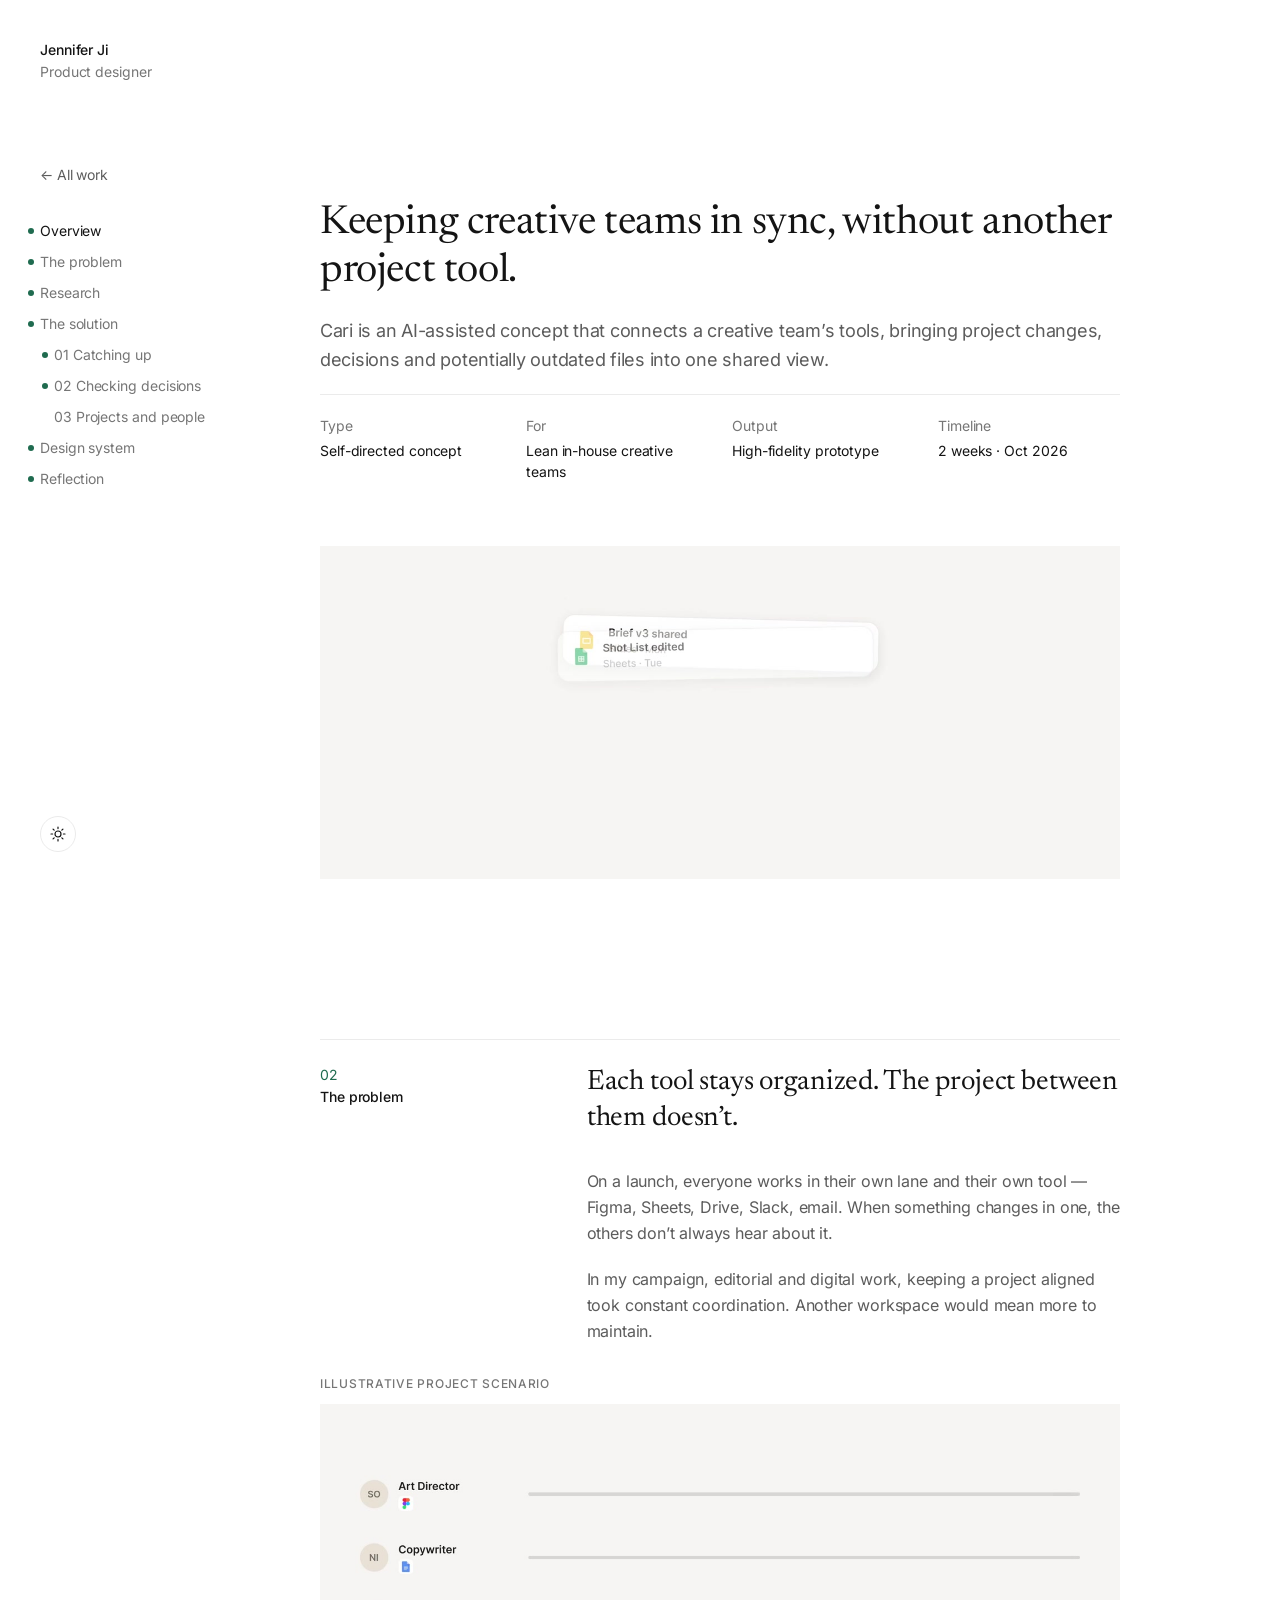
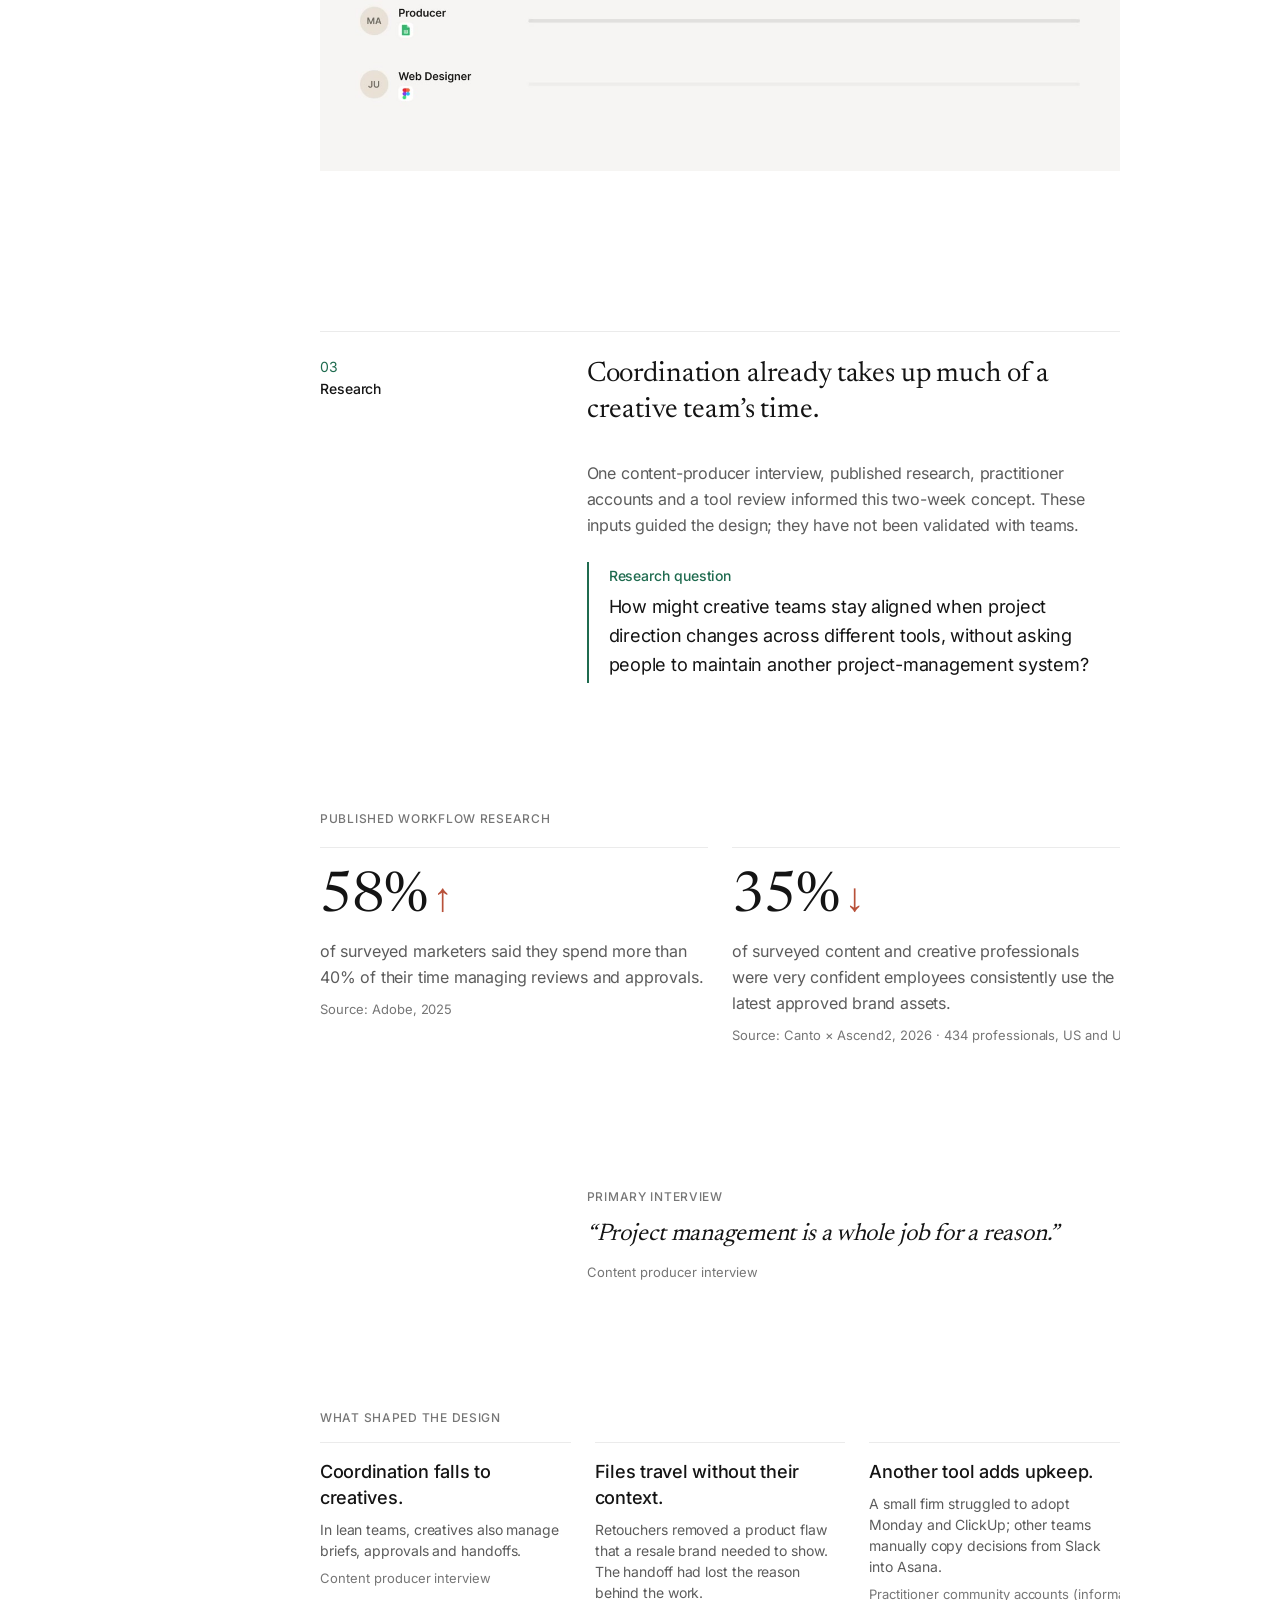
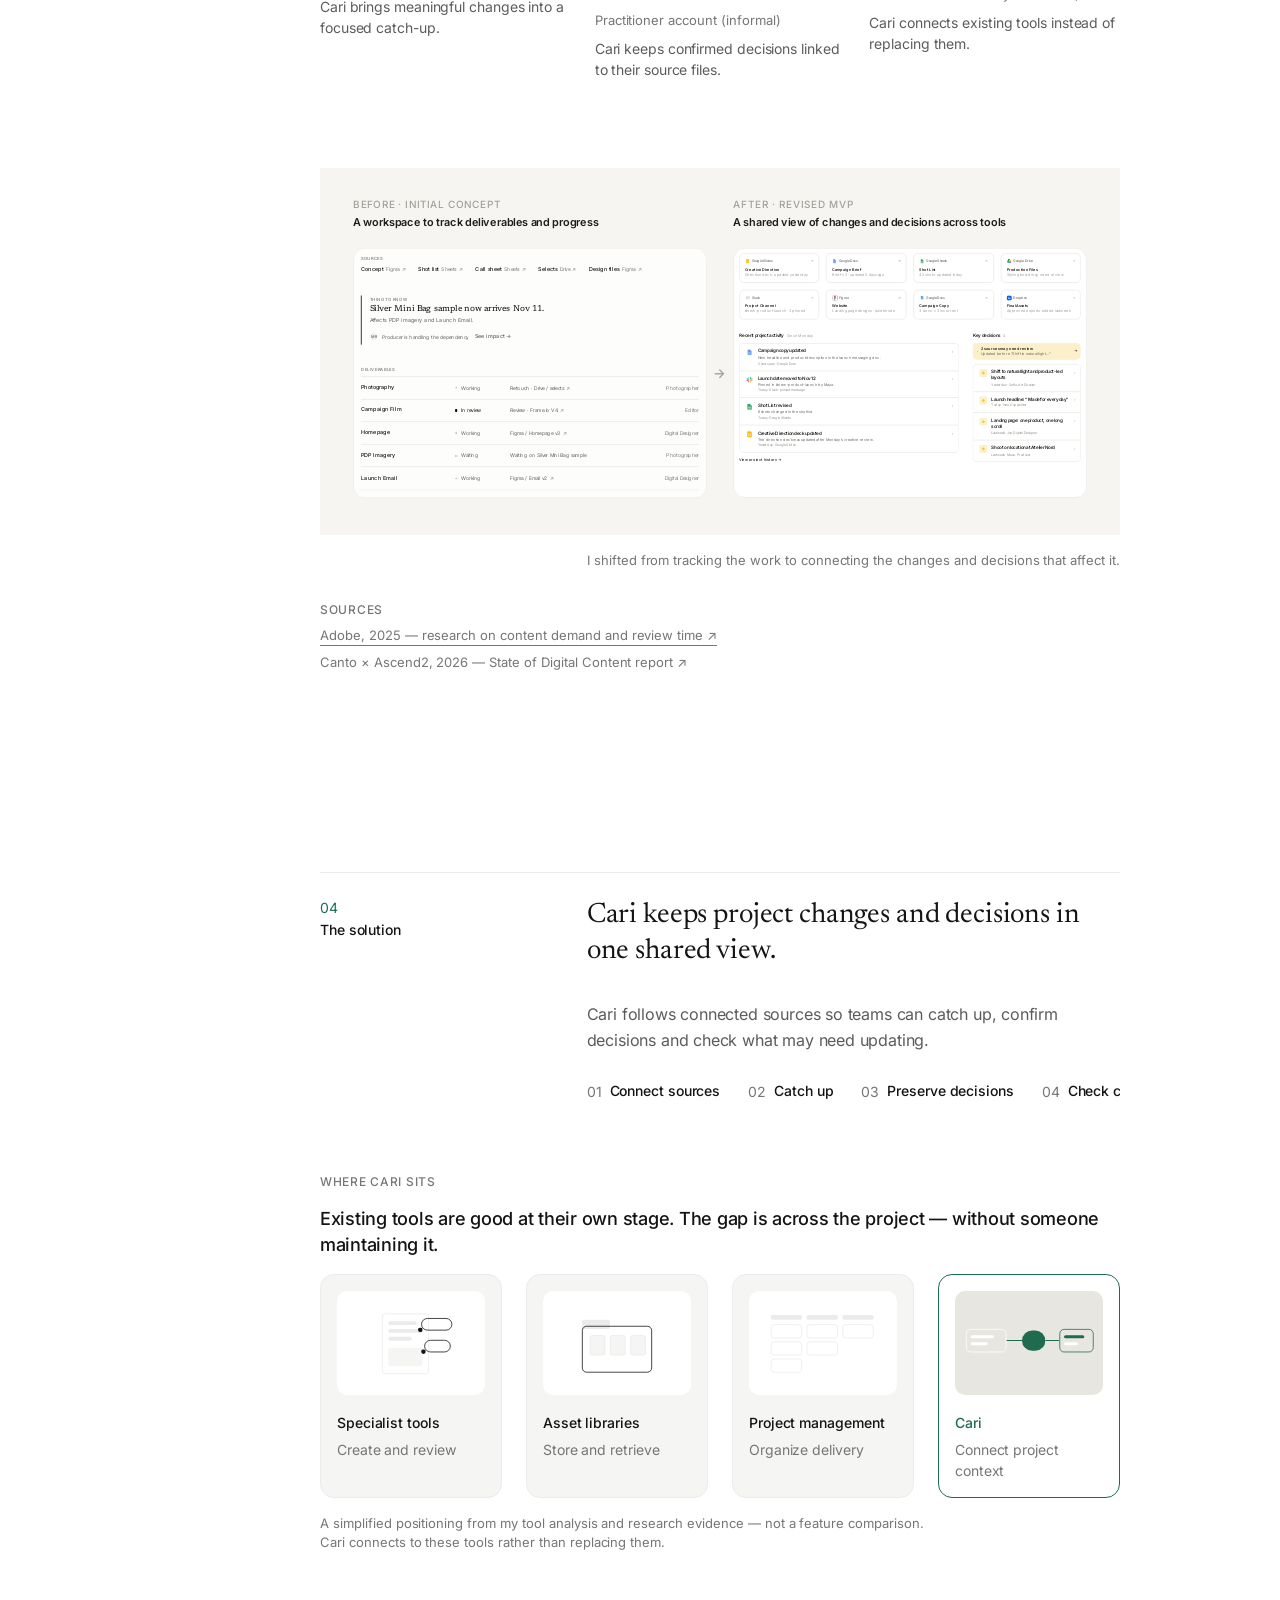
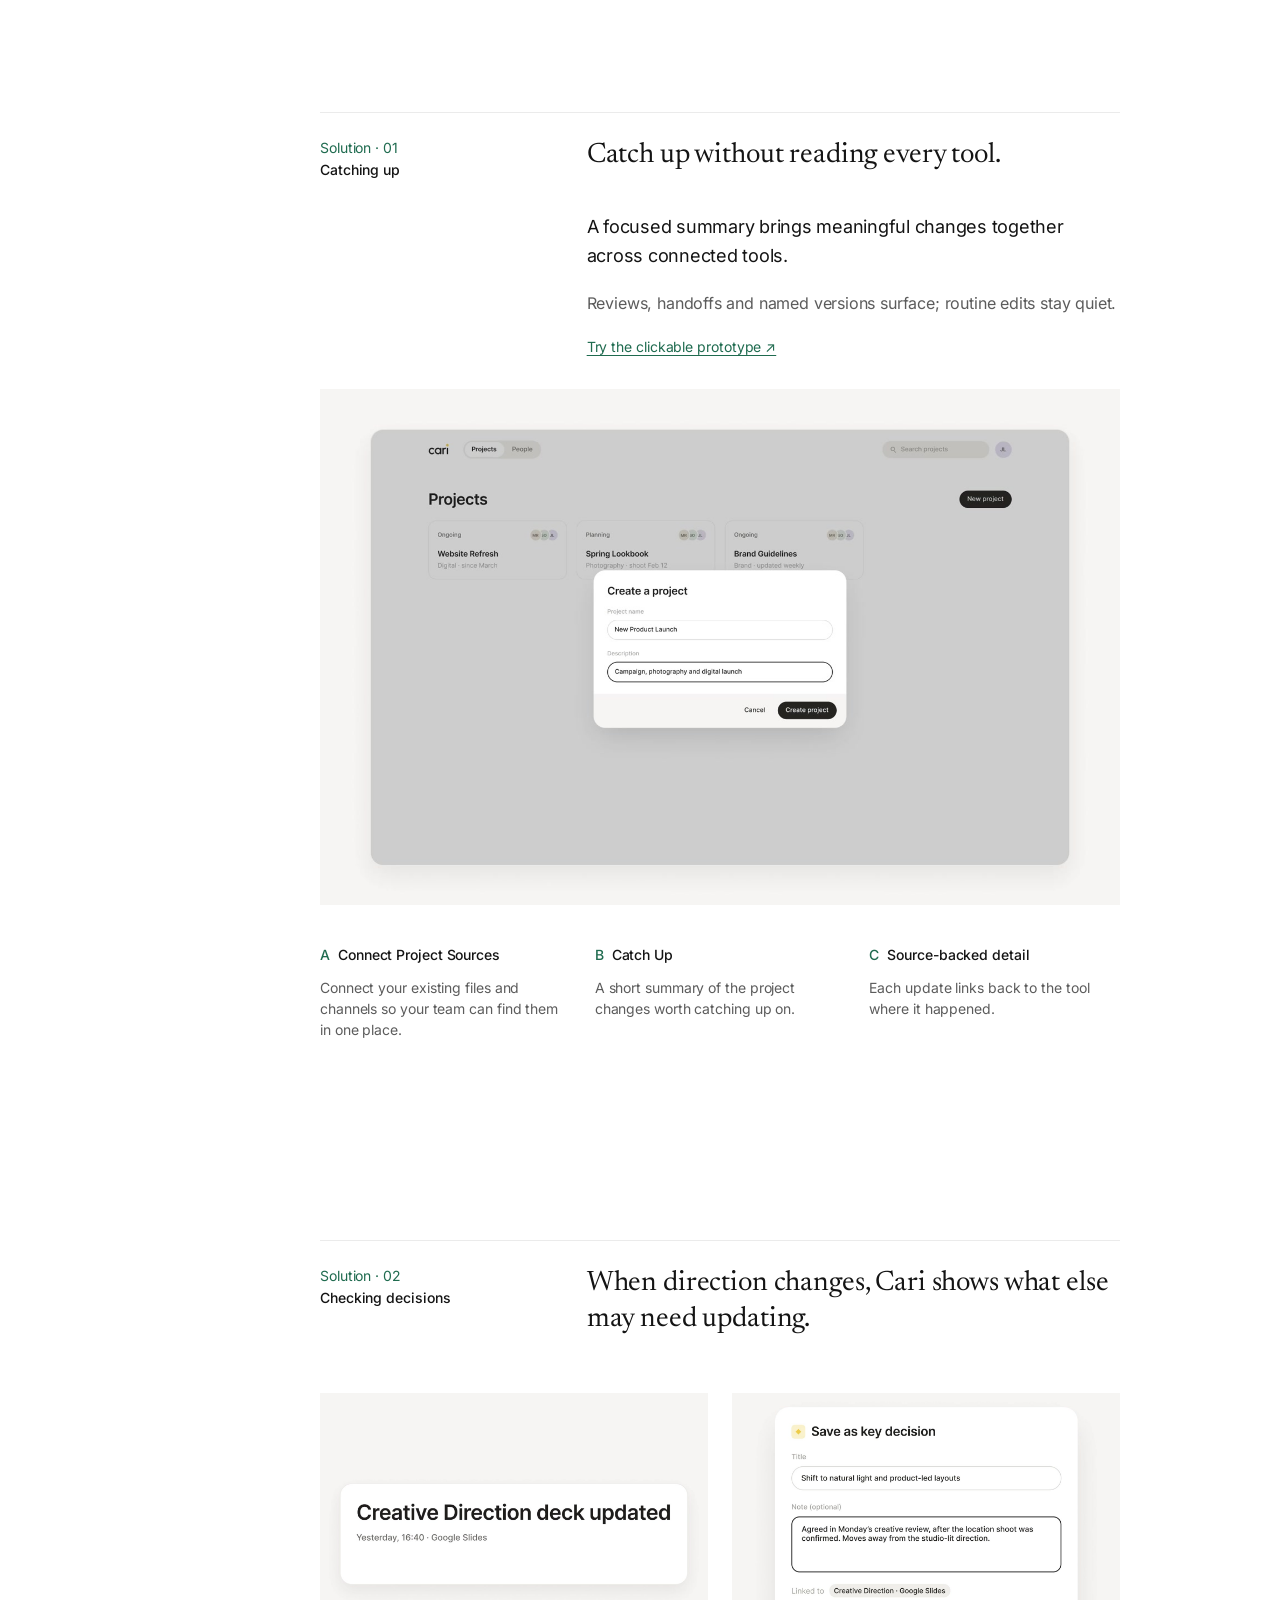
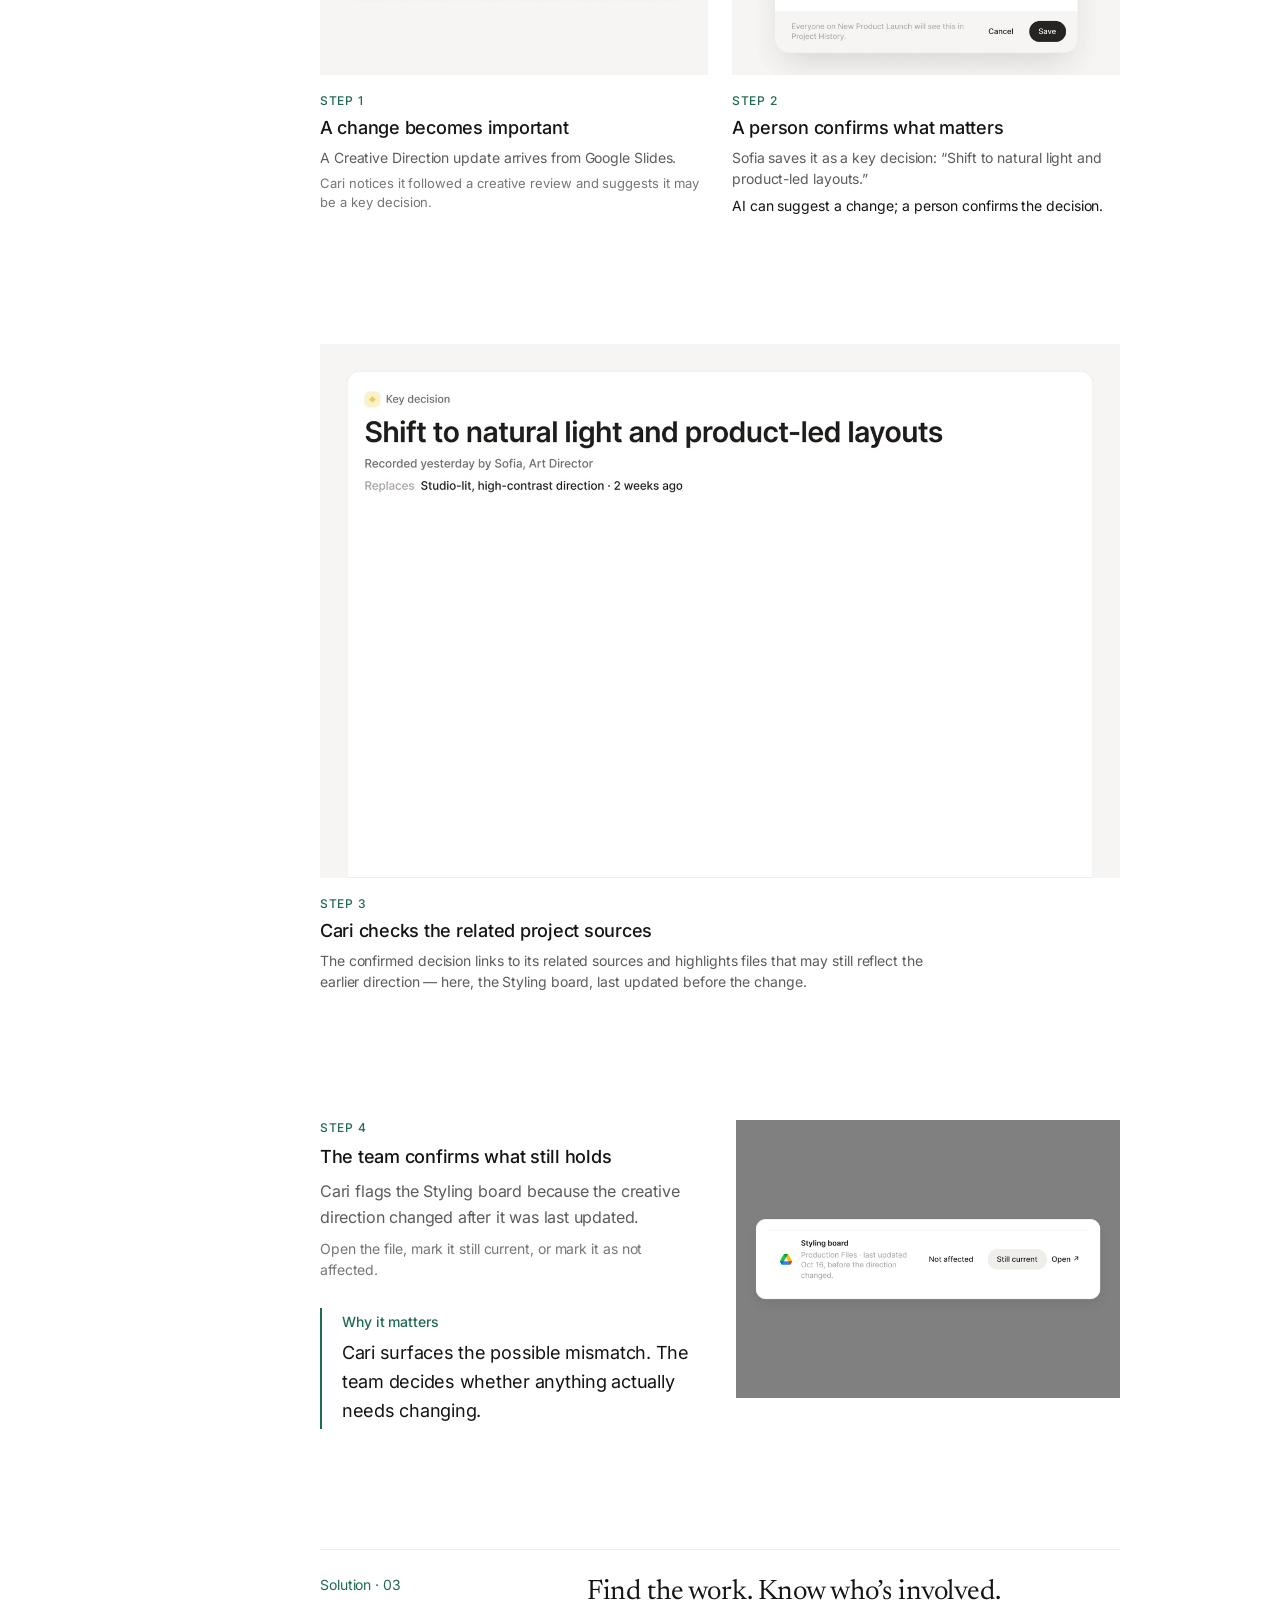
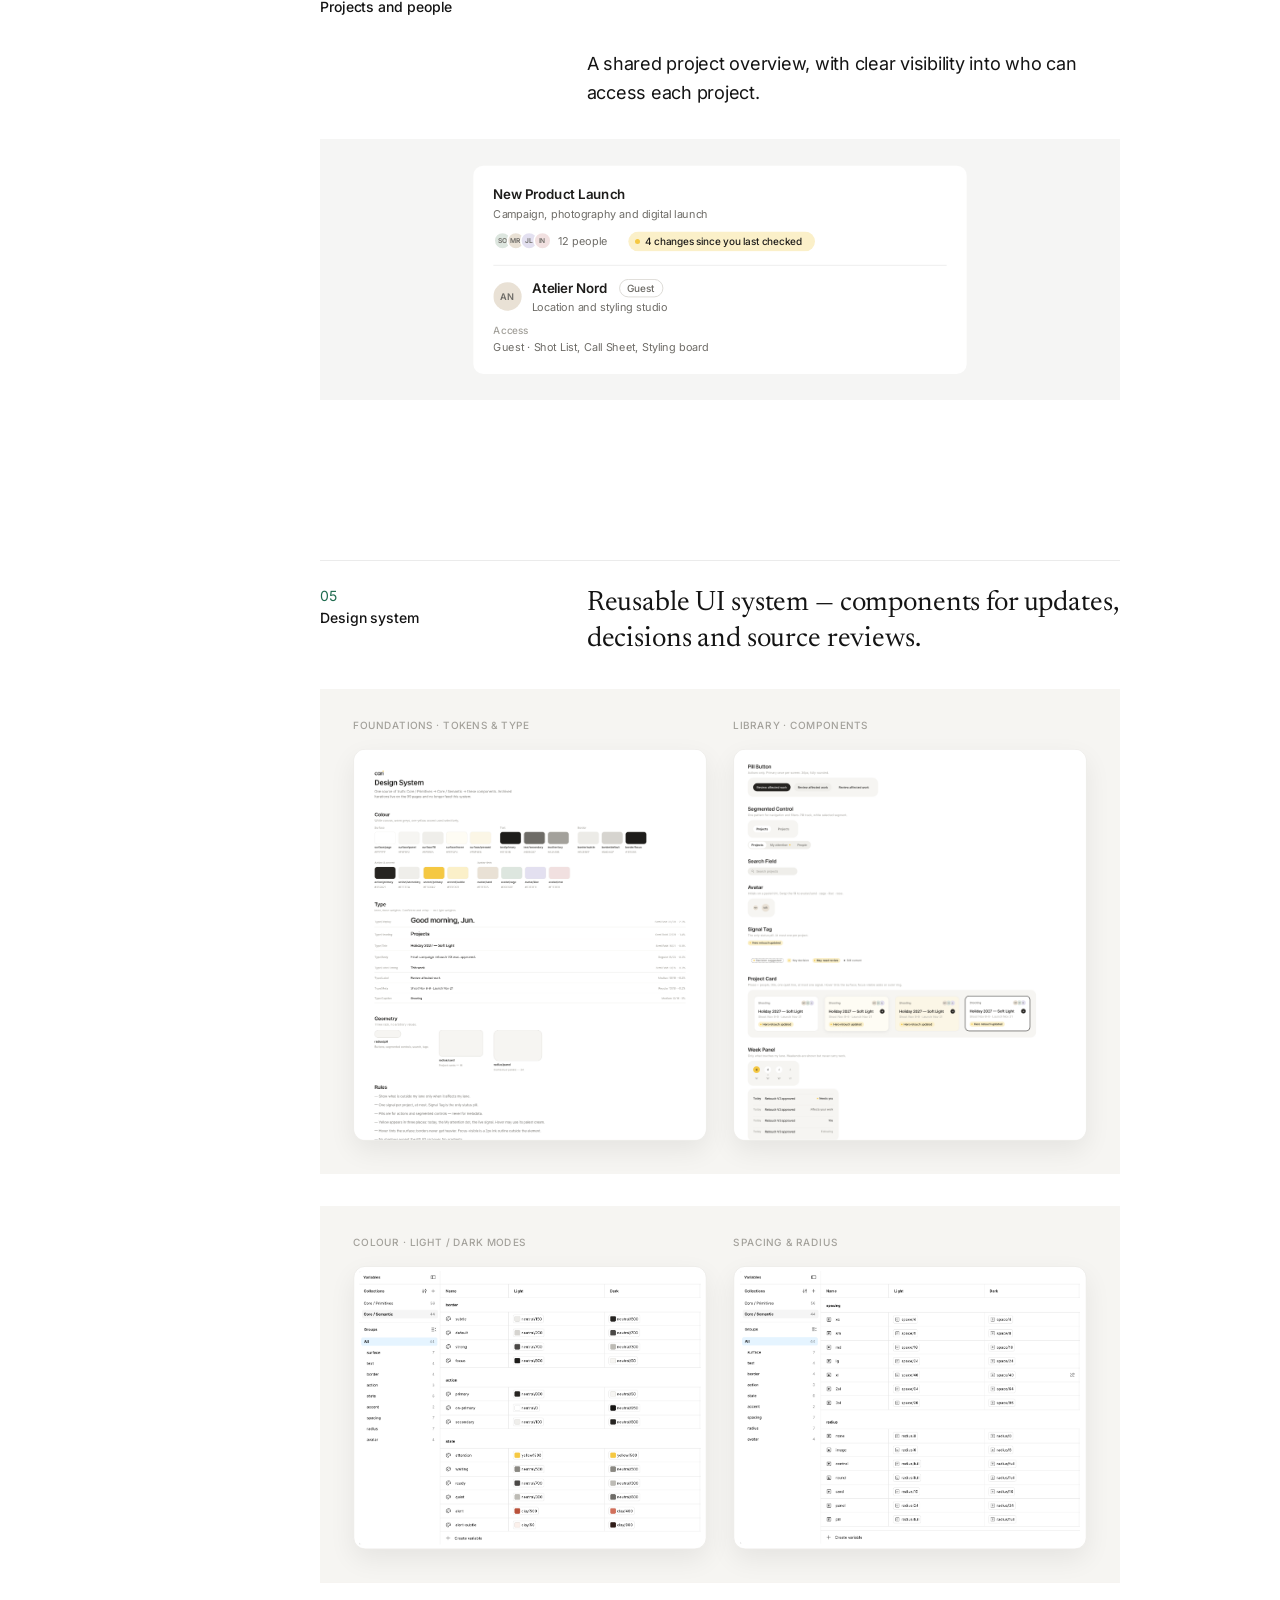
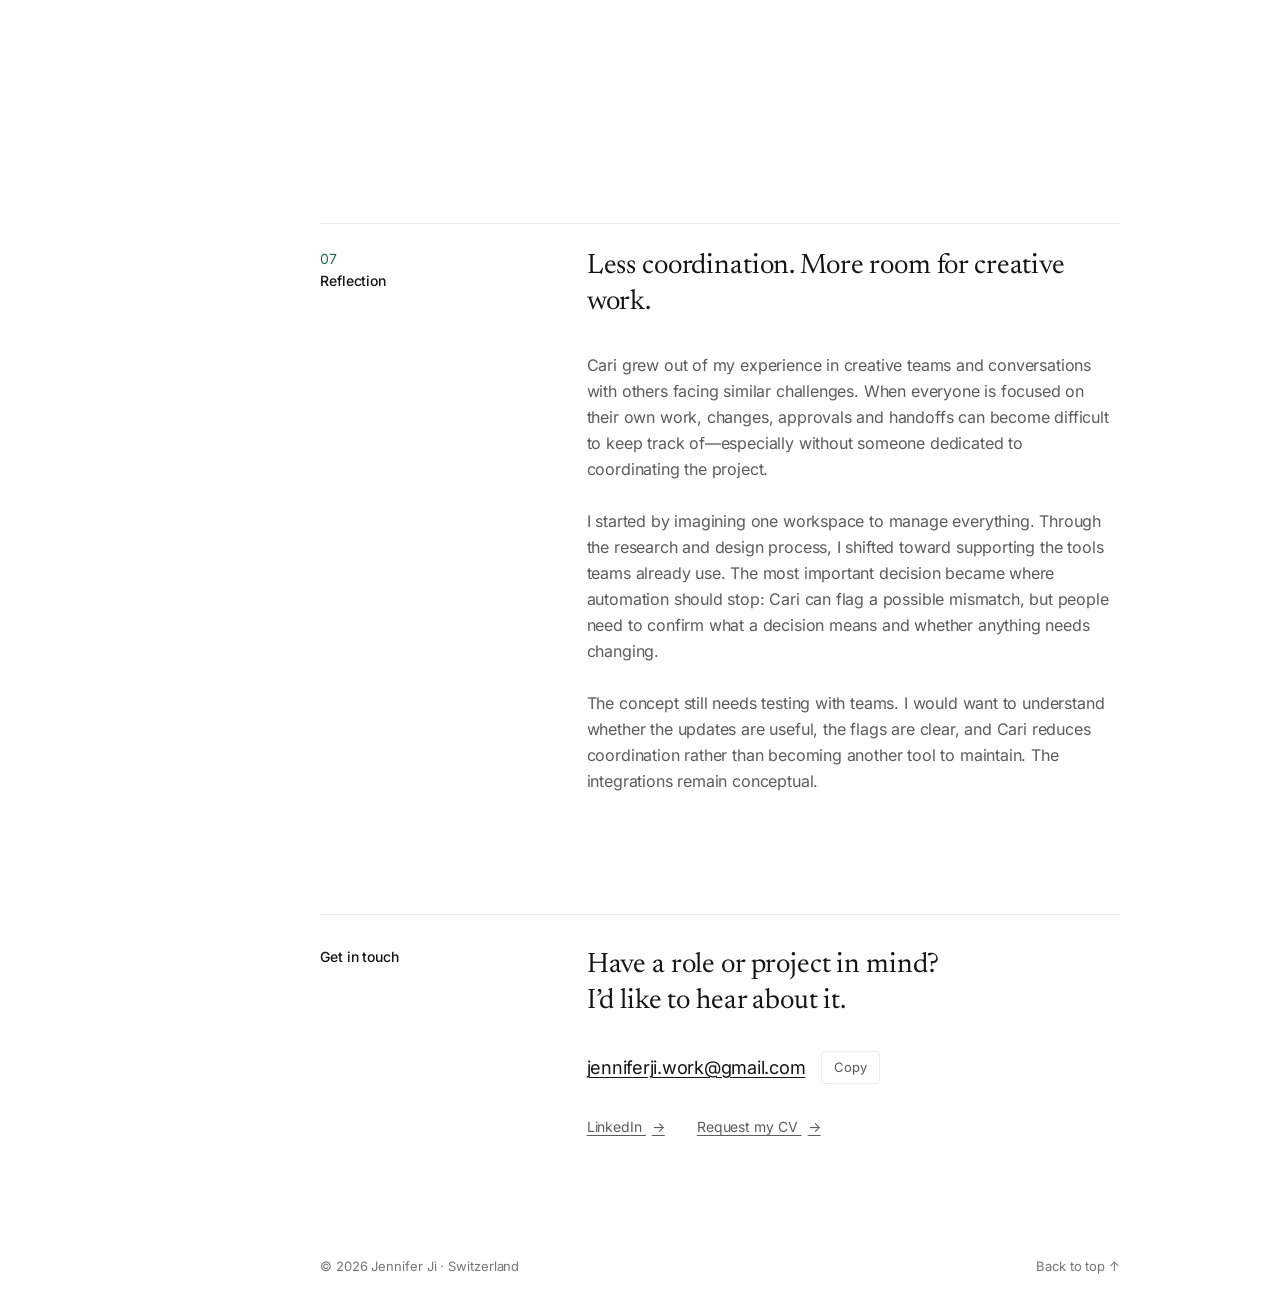
==== commit 31e87714: "Make Cari positioning cards responsive with native text" ====
--- a/projects/cari/index.html
+++ b/projects/cari/index.html
@@ -10,7 +10,7 @@
   <script src="/js/main.js?v=clean-urls-1" defer></script>
   <link rel="stylesheet" href="/css/conversion.css?v=gift-size-1">
   <link rel="canonical" href="https://jenniferji.com/projects/cari/">
-<link rel="stylesheet" href="/css/cari.css?v=2"><script src="/js/cari.js?v=2" defer></script></head>
+<link rel="stylesheet" href="/css/cari.css?v=3"><script src="/js/cari.js?v=3" defer></script></head>
 <body id="top" class="conversion-page cari-page" data-page="cari"><a class="skip-link" href="#main">Skip to content</a>  <header class="sidebar case-sidebar">
     <a class="identity" href="/">Jennifer Ji<span>Product designer</span></a>
     <button class="menu-toggle" type="button" aria-expanded="false" aria-controls="navigation">Menu</button>
@@ -24,7 +24,7 @@
 <section id="hero"><div class="cf4 cari-flow" data-figma-id="76:2140" data-name="Hero — product film"><div class="cari-video" data-cari-video role="group" aria-label="Cari brings updates across tools into one shared view" style="aspect-ratio:960/400"><img src="/assets/images/cari/posters/01-cari-hero.jpg" width="960" height="400" alt="Cari brings updates across tools into one shared view" loading="lazy"><video data-src="/assets/videos/cari/01-cari-hero.mp4" muted playsinline loop preload="none" aria-label="Cari brings updates across tools into one shared view"></video><button class="scene-toggle" type="button" aria-label="Play demo" hidden></button></div></div></section>
 <section id="problem"><div class="cf5 cari-flow" data-figma-id="76:2229" data-name="02 Problem"><header class="case-section-header"><div><p class="section-kicker">02</p><p class="section-name">The problem</p></div><h2>Each tool stays organized. The project between them doesn’t.</h2></header><div class="cf6" data-figma-id="76:2235" data-name="Body"><p class="cf7" data-figma-id="76:2236"> On a launch, everyone works in their own lane and their own tool — Figma, Sheets, Drive, Slack, email. When something changes in one, the others don’t always hear about it. </p><p class="cf7" data-figma-id="76:2237"> In my campaign, editorial and digital work, keeping a project aligned took constant coordination. Another workspace would mean more to maintain. </p></div><div class="cf8" data-figma-id="76:2240" data-name="Figure — Illustrative project scenario"><p class="cf9" data-figma-id="76:2241"> Illustrative project scenario </p><div class="cari-video" data-cari-video role="group" aria-label="Project changes can be missed between tools" style="aspect-ratio:960/440"><img src="/assets/images/cari/posters/02-project-scenario.jpg" width="960" height="440" alt="Project changes can be missed between tools" loading="lazy"><video data-src="/assets/videos/cari/02-project-scenario.mp4" muted playsinline loop preload="none" aria-label="Project changes can be missed between tools"></video><button class="scene-toggle" type="button" aria-label="Play demo" hidden></button></div></div></div></section>
 <section id="research"><div class="cf5 cari-flow" data-figma-id="76:2477" data-name="03 Research"><header class="case-section-header"><div><p class="section-kicker">03</p><p class="section-name">Research</p></div><h2>Coordination already takes up much of a creative team’s time.</h2></header><div class="cf10" data-figma-id="76:2483" data-name="Body"><p class="cf11" data-figma-id="76:2484"> One content-producer interview, published research, practitioner accounts and a tool review informed this two-week concept. These inputs guided the design; they have not been validated with teams. </p><div class="cf12" data-figma-id="55:198"><p class="cf13" data-figma-id="55:199">Research question</p><p class="cf14" data-figma-id="55:200">How might creative teams stay aligned when project direction changes across different tools, without asking people to maintain another project-management system?</p></div></div><div class="cf15" data-figma-id="76:2488" data-name="Evidence — published research"><p class="cf16" data-figma-id="76:2489"> Published workflow research </p><div class="cf17" data-figma-id="76:2490" data-name="Stats"><div class="cf18" data-figma-id="76:2495" data-name="Stat / 58%"><div class="cf19" data-figma-id="442:1714" data-name="Number row"><p class="cf20" data-figma-id="76:2496"> 58% </p><p class="cf21" data-figma-id="443:3"> ↑ </p></div><p class="cf22" data-figma-id="76:2497"> of surveyed marketers said they spend more than 40% of their time managing reviews and approvals. </p><p class="cf23" data-figma-id="76:2498"> Source: Adobe, 2025 </p></div><div class="cf18" data-figma-id="76:2499" data-name="Stat / 35%"><div class="cf19" data-figma-id="442:1717" data-name="Number row"><p class="cf20" data-figma-id="76:2500"> 35% </p><p class="cf21" data-figma-id="443:4"> ↓ </p></div><p class="cf22" data-figma-id="76:2501"> of surveyed content and creative professionals were very confident employees consistently use the latest approved brand assets. </p><p class="cf23" data-figma-id="76:2502"> Source: Canto × Ascend2, 2026 · 434 professionals, US and UK </p></div></div></div><div class="cf24" data-figma-id="76:2503" data-name="Evidence — participant"><p class="cf16" data-figma-id="76:2504"> Primary interview </p><p class="cf25" data-figma-id="76:2505"> “Project management is a whole job for a reason.” </p><p class="cf26" data-figma-id="76:2506"> Content producer interview </p></div><div class="cf27" data-figma-id="101:2122" data-name="What the research suggests"><p class="cf28" data-figma-id="101:2123"> What shaped the design </p><div class="cf29" data-figma-id="101:2124" data-name="Findings"><div class="cf30" data-figma-id="101:2125" data-name="Finding 01"><p class="cf31" data-figma-id="101:2127"> Coordination falls to creatives. </p><p class="cf32" data-figma-id="101:2128"> In lean teams, creatives also manage briefs, approvals and handoffs. </p><p class="cf33" data-figma-id="101:2129"> Content producer interview </p><p class="cf34" data-figma-id="459:1712"> Cari brings meaningful changes into a focused catch-up. </p></div><div class="cf30" data-figma-id="101:2130" data-name="Finding 02"><p class="cf31" data-figma-id="101:2132"> Files travel without their context. </p><p class="cf32" data-figma-id="101:2133"> Retouchers removed a product flaw that a resale brand needed to show. The handoff had lost the reason behind the work. </p><p class="cf33" data-figma-id="101:2134"> Practitioner account (informal) </p><p class="cf34" data-figma-id="459:1714"> Cari keeps confirmed decisions linked to their source files. </p></div><div class="cf30" data-figma-id="101:2135" data-name="Finding 03"><p class="cf31" data-figma-id="101:2137"> Another tool adds upkeep. </p><p class="cf32" data-figma-id="101:2138"> A small firm struggled to adopt Monday and ClickUp; other teams manually copy decisions from Slack into Asana. </p><p class="cf33" data-figma-id="101:2139"> Practitioner community accounts (informal) </p><p class="cf34" data-figma-id="459:1716"> Cari connects existing tools instead of replacing them. </p></div></div></div><div class="cf35" data-figma-id="102:2073" data-name="Iteration — before / after"><div class="cari-visual" data-base-width="960" style="aspect-ratio:960/440"><div class="cari-visual-clip"><div class="cf36 cari-canvas" data-figma-id="478:73781" data-name="03 Research — iteration before / after"><p class="cf37" data-figma-id="478:73782"> BEFORE · INITIAL CONCEPT </p><p class="cf38" data-figma-id="478:73783"> A workspace to track deliverables and progress </p><div class="cf39" data-figma-id="478:73784" data-name="One workspace to manage everything"><div class="cf40" data-figma-id="478:73785" data-name="02 — Project Overview / Holiday 2027"><div class="cf41" data-figma-id="478:73786" data-name="Sidebar"><div class="cf42" data-figma-id="478:73787" data-name="Top"><div class="cf43" data-figma-id="478:73788" data-name="Workspace"><p class="cf44" data-figma-id="478:73789"> Studio </p><p class="cf45" data-figma-id="478:73790"> In-house creative </p></div><div class="cf46" data-figma-id="478:73791" data-name="Navigation"><div class="cf47" data-figma-id="478:73792" data-name="Core / Navigation Item"><p class="cf48" data-figma-id="478:73793"> Productions </p></div><div class="cf49" data-figma-id="478:73796" data-name="Core / Navigation Item"><p class="cf50" data-figma-id="478:73797"> My Attention </p><div class="cf51" data-figma-id="478:73798" data-name="Update"><img class="cf52" src="/assets/images/cari/6a5cd.svg" alt="" loading="lazy" decoding="async"></div></div><div class="cf49" data-figma-id="478:73800" data-name="Core / Navigation Item"><p class="cf50" data-figma-id="478:73801"> People </p></div></div></div><div class="cf53" data-figma-id="478:73804" data-name="Me"><div class="cf54" data-figma-id="478:73805" data-name="Core / Person"><div class="cf55" data-figma-id="478:73806" data-name="Avatar"><p class="cf56" data-figma-id="478:73807"> JL </p></div><div class="cf57" data-figma-id="478:73808" data-name="Text"><p class="cf44" data-figma-id="478:73809"> Jun Lee </p><p class="cf45" data-figma-id="478:73810"> Digital Designer </p></div></div></div></div><div class="cf58" data-figma-id="478:73811" data-name="Main"><div class="cf59" data-figma-id="478:73812" data-name="Header"><div class="cf60" data-figma-id="478:73813" data-name="Breadcrumb"><p class="cf61" data-figma-id="478:73814"> Productions </p><p class="cf61" data-figma-id="478:73815"> / </p><p class="cf62" data-figma-id="478:73816"> Holiday 2027 </p></div><div class="cf63" data-figma-id="478:73817" data-name="Title"><p class="cf64" data-figma-id="478:73818"> Holiday 2027 </p><div class="cf65" data-figma-id="478:73819" data-name="Meta"><p class="cf66" data-figma-id="478:73820"> Shoot Nov 8–9 · Launch Nov 21 </p><div class="cf67" data-figma-id="478:73821" data-name="Rectangle"></div><div class="cf68" data-figma-id="478:73822" data-name="Collaborators"><div class="cf69" data-figma-id="478:73823" data-name="Avatars"><div class="cf70" data-figma-id="478:73824" data-name="Core / Person"><div class="cf55" data-figma-id="478:73825" data-name="Avatar"><p class="cf56" data-figma-id="478:73826"> MR </p></div></div><div class="cf70" data-figma-id="478:73827" data-name="Core / Person"><div class="cf55" data-figma-id="478:73828" data-name="Avatar"><p class="cf56" data-figma-id="478:73829"> AK </p></div></div><div class="cf70" data-figma-id="478:73830" data-name="Core / Person"><div class="cf55" data-figma-id="478:73831" data-name="Avatar"><p class="cf56" data-figma-id="478:73832"> JL </p></div></div><div class="cf71" data-figma-id="478:73833" data-name="Core / Person"><div class="cf55" data-figma-id="478:73834" data-name="Avatar"><p class="cf56" data-figma-id="478:73835"> SO </p></div></div></div><p class="cf66" data-figma-id="478:73836"> 11 collaborators </p></div></div></div></div><div class="cf72" data-figma-id="478:73837" data-name="Sources"><div class="cf73" data-figma-id="478:73838" data-name="Core / Section Header"><div class="cf74" data-figma-id="478:73839" data-name="Row"><p class="cf75" data-figma-id="478:73840"> Sources </p></div></div><div class="cf76" data-figma-id="478:73843" data-name="Source list"><div class="cf77" data-figma-id="478:73844" data-name="Core / Source Link"><p class="cf44" data-figma-id="478:73845"> Concept </p><p class="cf45" data-figma-id="478:73846"> Figma </p><p class="cf45" data-figma-id="478:73847"> ↗ </p></div><div class="cf77" data-figma-id="478:73848" data-name="Core / Source Link"><p class="cf44" data-figma-id="478:73849"> Shot list </p><p class="cf45" data-figma-id="478:73850"> Sheets </p><p class="cf45" data-figma-id="478:73851"> ↗ </p></div><div class="cf77" data-figma-id="478:73852" data-name="Core / Source Link"><p class="cf44" data-figma-id="478:73853"> Call sheet </p><p class="cf45" data-figma-id="478:73854"> Sheets </p><p class="cf45" data-figma-id="478:73855"> ↗ </p></div><div class="cf77" data-figma-id="478:73856" data-name="Core / Source Link"><p class="cf44" data-figma-id="478:73857"> Selects </p><p class="cf45" data-figma-id="478:73858"> Drive </p><p class="cf45" data-figma-id="478:73859"> ↗ </p></div><div class="cf77" data-figma-id="478:73860" data-name="Core / Source Link"><p class="cf44" data-figma-id="478:73861"> Design files </p><p class="cf45" data-figma-id="478:73862"> Figma </p><p class="cf45" data-figma-id="478:73863"> ↗ </p></div></div></div><div class="cf78" data-figma-id="478:73864" data-name="Core / Change Event"><p class="cf79" data-figma-id="478:73865"> Thing to know </p><p class="cf80" data-figma-id="478:73866"> Silver Mini Bag sample now arrives Nov 11. </p><p class="cf81" data-figma-id="478:73867"> Affects PDP imagery and Launch Email. </p><div class="cf82" data-figma-id="478:73868" data-name="Footer"><div class="cf68" data-figma-id="478:73869" data-name="Who"><div class="cf71" data-figma-id="478:73870" data-name="Core / Person"><div class="cf55" data-figma-id="478:73871" data-name="Avatar"><p class="cf56" data-figma-id="478:73872"> MR </p></div></div><p class="cf83" data-figma-id="478:73873"> Producer is handling the dependency </p></div><div class="cf84" data-figma-id="478:73874" data-name="Link"><p class="cf85" data-figma-id="478:73875"> See impact → </p></div></div></div><div class="cf86" data-figma-id="478:73877" data-name="Deliverables"><div class="cf73" data-figma-id="478:73878" data-name="Core / Section Header"><div class="cf74" data-figma-id="478:73879" data-name="Row"><p class="cf75" data-figma-id="478:73880"> Deliverables </p></div><div class="cf87" data-figma-id="478:73882" data-name="Rule"></div></div><div class="cf88" data-figma-id="478:73883" data-name="Core / Deliverable Row"><p class="cf89" data-figma-id="478:73884"> Photography </p><div class="cf90" data-figma-id="478:73885" data-name="State"><div class="cf51" data-figma-id="478:73886" data-name="Core / Signal Dot"><img class="cf52" src="/assets/images/cari/204d2.svg" alt="" loading="lazy" decoding="async"></div><p class="cf83" data-figma-id="478:73888"> Working </p></div><div class="cf91" data-figma-id="478:73889" data-name="Context row"><p class="cf62" data-figma-id="478:73890"> Retouch · Drive / selects </p><p class="cf61" data-figma-id="478:73891"> ↗ </p></div><p class="cf92" data-figma-id="478:73892"> Photographer </p></div><div class="cf88" data-figma-id="478:73893" data-name="Core / Deliverable Row"><p class="cf89" data-figma-id="478:73894"> Campaign Film </p><div class="cf90" data-figma-id="478:73895" data-name="State"><div class="cf51" data-figma-id="478:73896" data-name="Core / Signal Dot"><img class="cf52" src="/assets/images/cari/6a5cd.svg" alt="" loading="lazy" decoding="async"></div><p class="cf93" data-figma-id="478:73898"> In review </p></div><div class="cf91" data-figma-id="478:73899" data-name="Context row"><p class="cf62" data-figma-id="478:73900"> Review · Frame.io V4 </p><p class="cf61" data-figma-id="478:73901"> ↗ </p></div><p class="cf92" data-figma-id="478:73902"> Editor </p></div><div class="cf88" data-figma-id="478:73903" data-name="Core / Deliverable Row"><p class="cf89" data-figma-id="478:73904"> Homepage </p><div class="cf90" data-figma-id="478:73905" data-name="State"><div class="cf51" data-figma-id="478:73906" data-name="Core / Signal Dot"><img class="cf52" src="/assets/images/cari/8d0e0.svg" alt="" loading="lazy" decoding="async"></div><p class="cf83" data-figma-id="478:73908"> Working </p></div><div class="cf91" data-figma-id="478:73909" data-name="Context row"><p class="cf62" data-figma-id="478:73910"> Figma / Homepage v3 </p><p class="cf61" data-figma-id="478:73911"> ↗ </p></div><p class="cf92" data-figma-id="478:73912"> Digital Designer </p></div><div class="cf88" data-figma-id="478:73913" data-name="Core / Deliverable Row"><p class="cf89" data-figma-id="478:73914"> PDP Imagery </p><div class="cf90" data-figma-id="478:73915" data-name="State"><div class="cf51" data-figma-id="478:73916" data-name="Core / Signal Dot"><img class="cf52" src="/assets/images/cari/e9708.svg" alt="" loading="lazy" decoding="async"></div><p class="cf83" data-figma-id="478:73918"> Waiting </p></div><div class="cf94" data-figma-id="478:73919" data-name="Context row"><p class="cf83" data-figma-id="478:73920"> Waiting on Silver Mini Bag sample </p></div><p class="cf92" data-figma-id="478:73922"> Photographer </p></div><div class="cf88" data-figma-id="478:73923" data-name="Core / Deliverable Row"><p class="cf89" data-figma-id="478:73924"> Launch Email </p><div class="cf90" data-figma-id="478:73925" data-name="State"><div class="cf51" data-figma-id="478:73926" data-name="Core / Signal Dot"><img class="cf52" src="/assets/images/cari/8c373.svg" alt="" loading="lazy" decoding="async"></div><p class="cf83" data-figma-id="478:73928"> Working </p></div><div class="cf91" data-figma-id="478:73929" data-name="Context row"><p class="cf62" data-figma-id="478:73930"> Figma / Email v2 </p><p class="cf61" data-figma-id="478:73931"> ↗ </p></div><p class="cf92" data-figma-id="478:73932"> Digital Designer </p></div></div></div></div></div><p class="cf95" data-figma-id="478:73933"> AFTER · REVISED MVP </p><p class="cf96" data-figma-id="478:73934"> A shared view of changes and decisions across tools </p><div class="cf97" data-figma-id="478:73935" data-name="A layer around the tools teams already use"><div class="cf98" data-figma-id="478:73936" data-name="1.1 Project Overview — New Product Launch"><div class="cf99" data-figma-id="478:73937" data-name="Top Bar"><div class="cf100" data-figma-id="I478:73937;206:2569" data-name="Left"><div class="cf101" data-figma-id="I478:73937;206:2570" data-name="Wordmark"><p class="cf102" data-figma-id="I478:73937;206:2570;211:1700"> carı </p><div class="cf103" data-figma-id="I478:73937;206:2570;211:1701" data-name="Signal dot"><img class="cf52" src="/assets/images/cari/ea0ad.svg" alt="" loading="lazy" decoding="async"></div></div><div class="cf104" data-figma-id="I478:73937;206:2576" data-name="Segmented Control"><div class="cf105" data-figma-id="I478:73937;206:2576;206:54" data-name="Segment"><p class="cf106" data-figma-id="I478:73937;206:2576;206:54;206:47"> Projects </p></div><div class="cf107" data-figma-id="I478:73937;206:2576;206:60" data-name="Segment"><p class="cf108" data-figma-id="I478:73937;206:2576;206:60;206:50"> People </p></div></div></div><div class="cf109" data-figma-id="I478:73937;206:2586" data-name="Right"><div class="cf110" data-figma-id="I478:73937;206:2587" data-name="Search Field"><div class="cf111" data-figma-id="I478:73937;206:2587;206:67" data-name="Icon"><img class="cf52" src="/assets/images/cari/5be10.svg" alt="" loading="lazy" decoding="async"></div><p class="cf112" data-figma-id="I478:73937;206:2587;206:70"> Search projects </p></div><div class="cf113" data-figma-id="I478:73937;206:2592" data-name="Avatar"><p class="cf114" data-figma-id="I478:73937;206:2592;206:78"> JL </p></div></div></div><div class="cf115" data-figma-id="478:73938" data-name="Content"><div class="cf116" data-figma-id="478:73939" data-name="Breadcrumb"><p class="cf117" data-figma-id="478:73940"> Projects </p><p class="cf117" data-figma-id="478:73941"> / </p><p class="cf118" data-figma-id="478:73942"> New Product Launch </p></div><div class="cf119" data-figma-id="478:73943" data-name="space"></div><div class="cf120" data-figma-id="478:73944" data-name="Header"><div class="cf121" data-figma-id="478:73945" data-name="Title block"><p class="cf122" data-figma-id="478:73946"> New Product Launch </p><p class="cf123" data-figma-id="478:73947"> Campaign, photography and digital launch </p><div class="cf124" data-figma-id="478:73948" data-name="Meta"><div class="cf125" data-figma-id="478:73949" data-name="Avatars"><div class="cf126" data-figma-id="478:73950" data-name="Avatar"><p class="cf127" data-figma-id="I478:73950;206:76"> SO </p></div><div class="cf128" data-figma-id="478:73951" data-name="Avatar"><p class="cf127" data-figma-id="I478:73951;206:76"> MR </p></div><div class="cf129" data-figma-id="478:73952" data-name="Avatar"><p class="cf127" data-figma-id="I478:73952;206:76"> JL </p></div><div class="cf130" data-figma-id="478:73953" data-name="Avatar"><p class="cf127" data-figma-id="I478:73953;206:76"> LK </p></div></div><p class="cf131" data-figma-id="478:73954"> 12 collaborators </p><p class="cf132" data-figma-id="478:73955"> · </p><p class="cf131" data-figma-id="478:73956"> Updated 18 min ago </p></div></div><div class="cf133" data-figma-id="478:73957" data-name="Actions"><div class="cf134" data-figma-id="478:73958" data-name="Pill Button"><p class="cf135" data-figma-id="I478:73958;206:38"> Project history </p></div><div class="cf136" data-figma-id="478:73959" data-name="Pill Button"><p class="cf137" data-figma-id="I478:73959;206:36"> Catch me up </p></div></div></div><div class="cf138" data-figma-id="478:73960" data-name="space"></div><div class="cf139" data-figma-id="478:73961" data-name="Sources header"><div class="cf140" data-figma-id="478:73962" data-name="Title"><p class="cf141" data-figma-id="478:73963"> Project Sources </p><p class="cf142" data-figma-id="478:73964"> 8 </p><p class="cf143" data-figma-id="478:73965"> · What Cari can see </p></div><div class="cf144" data-figma-id="478:73966" data-name="Pill Button"><p class="cf135" data-figma-id="I478:73966;206:40"> Add source </p></div></div><div class="cf145" data-figma-id="478:73967" data-name="space"></div><div class="cf146" data-figma-id="478:73968" data-name="Sources"><div class="cf147" data-figma-id="478:73969" data-name="Source Tile"><div class="cf148" data-figma-id="I478:73969;217:130" data-name="Top"><div class="cf149" data-figma-id="I478:73969;217:131" data-name="Tool"><div class="cf150" data-figma-id="I478:73969;324:1025" data-name="Tool icon"><div class="cf151" aria-hidden="True"><div class="cf152"></div><div class="cf153"><img class="cf154" src="/assets/images/cari/de71f.png" alt="" loading="lazy" decoding="async"></div></div></div><p class="cf155" data-figma-id="I478:73969;217:134"> Google Slides </p></div><p class="cf156" data-figma-id="I478:73969;217:135"> ↗ </p></div><div class="cf119" data-figma-id="I478:73969;217:136" data-name="gap"></div><p class="cf157" data-figma-id="I478:73969;217:137"> Creative Direction </p><p class="cf158" data-figma-id="I478:73969;217:138"> Direction deck · updated yesterday </p></div><div class="cf147" data-figma-id="478:73970" data-name="Source Tile"><div class="cf148" data-figma-id="I478:73970;217:130" data-name="Top"><div class="cf149" data-figma-id="I478:73970;217:131" data-name="Tool"><div class="cf150" data-figma-id="I478:73970;324:1025" data-name="Tool icon"><div class="cf151" aria-hidden="True"><div class="cf159"></div><div class="cf153"><img class="cf160" src="/assets/images/cari/455cc.png" alt="" loading="lazy" decoding="async"></div></div></div><p class="cf155" data-figma-id="I478:73970;217:134"> Google Docs </p></div><p class="cf156" data-figma-id="I478:73970;217:135"> ↗ </p></div><div class="cf119" data-figma-id="I478:73970;217:136" data-name="gap"></div><p class="cf157" data-figma-id="I478:73970;217:137"> Campaign Brief </p><p class="cf158" data-figma-id="I478:73970;217:138"> Brief v2 · updated 3 days ago </p></div><div class="cf147" data-figma-id="478:73971" data-name="Source Tile"><div class="cf148" data-figma-id="I478:73971;217:130" data-name="Top"><div class="cf149" data-figma-id="I478:73971;217:131" data-name="Tool"><div class="cf150" data-figma-id="I478:73971;324:1025" data-name="Tool icon"><div class="cf151" aria-hidden="True"><div class="cf152"></div><div class="cf153"><img class="cf160" src="/assets/images/cari/8fb8e.png" alt="" loading="lazy" decoding="async"></div></div></div><p class="cf155" data-figma-id="I478:73971;217:134"> Google Sheets </p></div><p class="cf156" data-figma-id="I478:73971;217:135"> ↗ </p></div><div class="cf119" data-figma-id="I478:73971;217:136" data-name="gap"></div><p class="cf157" data-figma-id="I478:73971;217:137"> Shot List </p><p class="cf158" data-figma-id="I478:73971;217:138"> 42 shots · updated today </p></div><div class="cf147" data-figma-id="478:73972" data-name="Source Tile"><div class="cf148" data-figma-id="I478:73972;217:130" data-name="Top"><div class="cf149" data-figma-id="I478:73972;217:131" data-name="Tool"><div class="cf150" data-figma-id="I478:73972;324:1025" data-name="Tool icon"><div class="cf151" aria-hidden="True"><div class="cf152"></div><div class="cf153"><img class="cf161" src="/assets/images/cari/e169c.png" alt="" loading="lazy" decoding="async"></div></div></div><p class="cf155" data-figma-id="I478:73972;217:134"> Google Drive </p></div><p class="cf156" data-figma-id="I478:73972;217:135"> ↗ </p></div><div class="cf119" data-figma-id="I478:73972;217:136" data-name="gap"></div><p class="cf157" data-figma-id="I478:73972;217:137"> Production Files </p><p class="cf158" data-figma-id="I478:73972;217:138"> Styling board may need review </p></div><div class="cf147" data-figma-id="478:73973" data-name="Source Tile"><div class="cf148" data-figma-id="I478:73973;217:130" data-name="Top"><div class="cf149" data-figma-id="I478:73973;217:131" data-name="Tool"><div class="cf150" data-figma-id="I478:73973;324:1025" data-name="Tool icon"><div class="cf151" aria-hidden="True"><div class="cf152"></div><div class="cf153"><img class="cf162" src="/assets/images/cari/b0a9d.png" alt="" loading="lazy" decoding="async"></div></div></div><p class="cf155" data-figma-id="I478:73973;217:134"> Slack </p></div><p class="cf156" data-figma-id="I478:73973;217:135"> ↗ </p></div><div class="cf119" data-figma-id="I478:73973;217:136" data-name="gap"></div><p class="cf157" data-figma-id="I478:73973;217:137"> Project Channel </p><p class="cf158" data-figma-id="I478:73973;217:138"> #new-product-launch · 2 pinned </p></div><div class="cf147" data-figma-id="478:73974" data-name="Source Tile"><div class="cf148" data-figma-id="I478:73974;217:130" data-name="Top"><div class="cf149" data-figma-id="I478:73974;217:131" data-name="Tool"><div class="cf150" data-figma-id="I478:73974;324:1025" data-name="Tool icon"><div class="cf151" aria-hidden="True"><div class="cf163"></div><div class="cf153"><img class="cf164" src="/assets/images/cari/55264.png" alt="" loading="lazy" decoding="async"></div></div></div><p class="cf155" data-figma-id="I478:73974;217:134"> Figma </p></div><p class="cf156" data-figma-id="I478:73974;217:135"> ↗ </p></div><div class="cf119" data-figma-id="I478:73974;217:136" data-name="gap"></div><p class="cf157" data-figma-id="I478:73974;217:137"> Website </p><p class="cf158" data-figma-id="I478:73974;217:138"> Landing page designs · quiet mode </p></div><div class="cf147" data-figma-id="478:73975" data-name="Source Tile"><div class="cf148" data-figma-id="I478:73975;217:130" data-name="Top"><div class="cf149" data-figma-id="I478:73975;217:131" data-name="Tool"><div class="cf150" data-figma-id="I478:73975;324:1025" data-name="Tool icon"><div class="cf151" aria-hidden="True"><div class="cf159"></div><div class="cf153"><img class="cf160" src="/assets/images/cari/455cc.png" alt="" loading="lazy" decoding="async"></div></div></div><p class="cf155" data-figma-id="I478:73975;217:134"> Google Docs </p></div><p class="cf156" data-figma-id="I478:73975;217:135"> ↗ </p></div><div class="cf119" data-figma-id="I478:73975;217:136" data-name="gap"></div><p class="cf157" data-figma-id="I478:73975;217:137"> Campaign Copy </p><p class="cf158" data-figma-id="I478:73975;217:138"> 3 docs · v3 is current </p></div><div class="cf147" data-figma-id="478:73976" data-name="Source Tile"><div class="cf148" data-figma-id="I478:73976;217:130" data-name="Top"><div class="cf149" data-figma-id="I478:73976;217:131" data-name="Tool"><div class="cf150" data-figma-id="I478:73976;324:1025" data-name="Tool icon"><div class="cf151" aria-hidden="True"><div class="cf165"></div><img class="cf166" src="/assets/images/cari/3740b.png" alt="" loading="lazy" decoding="async"></div></div><p class="cf155" data-figma-id="I478:73976;217:134"> Dropbox </p></div><p class="cf156" data-figma-id="I478:73976;217:135"> ↗ </p></div><div class="cf119" data-figma-id="I478:73976;217:136" data-name="gap"></div><p class="cf157" data-figma-id="I478:73976;217:137"> Final Assets </p><p class="cf158" data-figma-id="I478:73976;217:138"> Approved exports · added last week </p></div></div><div class="cf167" data-figma-id="478:73977" data-name="space"></div><div class="cf168" data-figma-id="478:73978" data-name="Columns"><div class="cf169" data-figma-id="478:73979" data-name="Recent project activity"><div class="cf170" data-figma-id="478:73980" data-name="h"><p class="cf141" data-figma-id="478:73981"> Recent project activity </p><p class="cf142" data-figma-id="478:73982"> Since Monday </p></div><div class="cf171" data-figma-id="478:73983" data-name="Activity"><div class="cf172" data-figma-id="478:73984" data-name="Moment Row"><div class="cf173" data-figma-id="I478:73984;324:1111" data-name="Tool icon"><div class="cf174" aria-hidden="True"><div class="cf175"></div><div class="cf176"><img class="cf177" src="/assets/images/cari/455cc.png" alt="" loading="lazy" decoding="async"></div></div></div><div class="cf178" data-figma-id="I478:73984;309:129" data-name="Text"><p class="cf179" data-figma-id="I478:73984;309:130"> Campaign copy updated </p><p class="cf180" data-figma-id="I478:73984;309:131"> New headline and product description in the launch messaging doc. </p><p class="cf181" data-figma-id="I478:73984;309:132"> 2 hours ago · Google Docs </p></div><div class="cf182" data-figma-id="I478:73984;309:133" data-name="Chevron"><p class="cf156" data-figma-id="I478:73984;309:134"> › </p></div></div><div class="cf183" data-figma-id="478:73985" data-name="Moment Row"><div class="cf173" data-figma-id="I478:73985;324:1111" data-name="Tool icon"><div class="cf174" aria-hidden="True"><div class="cf175"></div><div class="cf176"><img class="cf162" src="/assets/images/cari/b0a9d.png" alt="" loading="lazy" decoding="async"></div></div></div><div class="cf178" data-figma-id="I478:73985;309:129" data-name="Text"><p class="cf179" data-figma-id="I478:73985;309:130"> Launch date moved to Nov 12 </p><p class="cf180" data-figma-id="I478:73985;309:131"> Pinned in #new-product-launch by Maya. </p><p class="cf181" data-figma-id="I478:73985;309:132"> Today · Slack · pinned message </p></div><div class="cf182" data-figma-id="I478:73985;309:133" data-name="Chevron"><p class="cf156" data-figma-id="I478:73985;309:134"> › </p></div></div><div class="cf183" data-figma-id="478:73986" data-name="Moment Row"><div class="cf173" data-figma-id="I478:73986;324:1111" data-name="Tool icon"><div class="cf174" aria-hidden="True"><div class="cf175"></div><div class="cf176"><img class="cf154" src="/assets/images/cari/8fb8e.png" alt="" loading="lazy" decoding="async"></div></div></div><div class="cf178" data-figma-id="I478:73986;309:129" data-name="Text"><p class="cf179" data-figma-id="I478:73986;309:130"> Shot List revised </p><p class="cf180" data-figma-id="I478:73986;309:131"> 6 shots changed in the shot list. </p><p class="cf181" data-figma-id="I478:73986;309:132"> Today · Google Sheets </p></div><div class="cf182" data-figma-id="I478:73986;309:133" data-name="Chevron"><p class="cf156" data-figma-id="I478:73986;309:134"> › </p></div></div><div class="cf183" data-figma-id="478:73987" data-name="Moment Row"><div class="cf173" data-figma-id="I478:73987;324:1111" data-name="Tool icon"><div class="cf174" aria-hidden="True"><div class="cf175"></div><div class="cf176"><img class="cf154" src="/assets/images/cari/de71f.png" alt="" loading="lazy" decoding="async"></div></div></div><div class="cf178" data-figma-id="I478:73987;309:129" data-name="Text"><p class="cf179" data-figma-id="I478:73987;309:130"> Creative Direction deck updated </p><p class="cf180" data-figma-id="I478:73987;309:131"> The direction deck was updated after Monday’s creative review. </p><p class="cf181" data-figma-id="I478:73987;309:132"> Yesterday · Google Slides </p></div><div class="cf182" data-figma-id="I478:73987;309:133" data-name="Chevron"><p class="cf156" data-figma-id="I478:73987;309:134"> › </p></div></div></div><p class="cf184" data-figma-id="478:73988"> View project history → </p></div><div class="cf185" data-figma-id="478:73989" data-name="Key decisions"><div class="cf170" data-figma-id="478:73990" data-name="h"><p class="cf141" data-figma-id="478:73991"> Key decisions </p><p class="cf142" data-figma-id="478:73992"> 4 </p></div><div class="cf186" data-figma-id="478:73993" data-name="Consistency cue"><div class="cf187" data-figma-id="478:73994" data-name="Ellipse"><img class="cf52" src="/assets/images/cari/bcdc7.svg" alt="" loading="lazy" decoding="async"></div><div class="cf188" data-figma-id="478:73995" data-name="t"><p class="cf189" data-figma-id="478:73996"> 2 sources may need review </p><p class="cf190" data-figma-id="478:73997"> Updated before “Shift to natural light…” </p></div><p class="cf184" data-figma-id="478:73998"> → </p></div><div class="cf171" data-figma-id="478:73999" data-name="Decisions"><div class="cf191" data-figma-id="478:74000" data-name="Decision · latest"><div class="cf192" data-figma-id="I478:74000;309:136" data-name="Glyph"><img class="cf52" src="/assets/images/cari/60769.svg" alt="" loading="lazy" decoding="async"></div><div class="cf178" data-figma-id="I478:74000;309:138" data-name="Text"><p class="cf179" data-figma-id="I478:74000;309:139"> Shift to natural light and product-led layouts </p><p class="cf181" data-figma-id="I478:74000;309:141"> Yesterday · Sofia, Art Director </p></div><div class="cf182" data-figma-id="I478:74000;309:142" data-name="Chevron"><p class="cf156" data-figma-id="I478:74000;309:143"> › </p></div></div><div class="cf193" data-figma-id="478:74001" data-name="Moment Row"><div class="cf192" data-figma-id="I478:74001;309:136" data-name="Glyph"><img class="cf52" src="/assets/images/cari/60769.svg" alt="" loading="lazy" decoding="async"></div><div class="cf178" data-figma-id="I478:74001;309:138" data-name="Text"><p class="cf179" data-figma-id="I478:74001;309:139"> Launch headline: “Made for every day” </p><p class="cf181" data-figma-id="I478:74001;309:141"> Today · Ines, Copywriter </p></div><div class="cf182" data-figma-id="I478:74001;309:142" data-name="Chevron"><p class="cf156" data-figma-id="I478:74001;309:143"> › </p></div></div><div class="cf193" data-figma-id="478:74002" data-name="Moment Row"><div class="cf192" data-figma-id="I478:74002;309:136" data-name="Glyph"><img class="cf52" src="/assets/images/cari/60769.svg" alt="" loading="lazy" decoding="async"></div><div class="cf178" data-figma-id="I478:74002;309:138" data-name="Text"><p class="cf179" data-figma-id="I478:74002;309:139"> Landing page: one product, one long scroll </p><p class="cf181" data-figma-id="I478:74002;309:141"> Last week · Jun, Digital Designer </p></div><div class="cf182" data-figma-id="I478:74002;309:142" data-name="Chevron"><p class="cf156" data-figma-id="I478:74002;309:143"> › </p></div></div><div class="cf193" data-figma-id="478:74003" data-name="Moment Row"><div class="cf192" data-figma-id="I478:74003;309:136" data-name="Glyph"><img class="cf52" src="/assets/images/cari/60769.svg" alt="" loading="lazy" decoding="async"></div><div class="cf178" data-figma-id="I478:74003;309:138" data-name="Text"><p class="cf179" data-figma-id="I478:74003;309:139"> Shoot on location at Atelier Nord </p><p class="cf181" data-figma-id="I478:74003;309:141"> Last week · Maya, Producer </p></div><div class="cf182" data-figma-id="I478:74003;309:142" data-name="Chevron"><p class="cf156" data-figma-id="I478:74003;309:143"> › </p></div></div></div></div></div></div></div></div><p class="cf194" data-figma-id="478:74004"> → </p></div></div></div><p class="cf195" data-figma-id="478:74552"> I shifted from tracking the work to connecting the changes and decisions that affect it. </p></div><div class="cf196" data-figma-id="558:2587" data-name="Sources"><p class="cf197" data-figma-id="558:2588"> Sources </p><a class="cf198" data-figma-id="558:2589" href="https://business.adobe.com/uk/blog/71-percent-of-marketers-say-content-demand-to-increase-5x" target="_blank"> Adobe, 2025 — research on content demand and review time ↗ </a><a class="cf198" data-figma-id="558:2590" href="https://www.canto.com/press-releases/cantos-state-of-digital-content-report-new-research-reveals-key-digital-content-trends-for-2026/" target="_blank"> Canto × Ascend2, 2026 — State of Digital Content report ↗ </a></div></div></section>
-<section id="solution"><div class="cf199 cari-flow" data-figma-id="77:2218" data-name="04 Solution"><header class="case-section-header"><div><p class="section-kicker">04</p><p class="section-name">The solution</p></div><h2>Cari keeps project changes and decisions in one shared view.</h2></header><div class="cf200" data-figma-id="77:2224" data-name="Body"><p class="cf201" data-figma-id="77:2225"> Cari follows connected sources so teams can catch up, confirm decisions and check what may need updating. </p><div class="cf202" data-figma-id="77:2226" data-name="Capabilities (light)"><div class="cf203" data-figma-id="77:2227" data-name="Connect sources"><p class="cf204" data-figma-id="77:2228"> 01 </p><p class="cf205" data-figma-id="77:2229"> Connect sources </p></div><div class="cf203" data-figma-id="77:2230" data-name="Catch up"><p class="cf204" data-figma-id="77:2231"> 02 </p><p class="cf205" data-figma-id="77:2232"> Catch up </p></div><div class="cf203" data-figma-id="77:2233" data-name="Preserve decisions"><p class="cf204" data-figma-id="77:2234"> 03 </p><p class="cf205" data-figma-id="77:2235"> Preserve decisions </p></div><div class="cf203" data-figma-id="77:2236" data-name="Check consistency"><p class="cf204" data-figma-id="77:2237"> 04 </p><p class="cf205" data-figma-id="77:2238"> Check consistency </p></div></div></div><div class="cari-visual" data-base-width="960" style="aspect-ratio:960/372"><div class="cari-visual-clip"><div class="cf206 cari-canvas" data-figma-id="102:2160" data-name="Positioning — where Cari sits"><p class="cf9" data-figma-id="102:2161"> Where Cari sits </p><p class="cf207" data-figma-id="102:2162"> Existing tools are good at their own stage. The gap is across the project — without someone maintaining it. </p><div class="cf29" data-figma-id="483:2532" data-name="Where Cari sits — four cards"><div class="cf208" data-figma-id="483:2533" data-name="Card — Specialist tools"><div class="cf209" data-figma-id="483:2534" data-name="Visual"><div class="cf210" data-figma-id="483:2535" data-name="Rectangle"></div><div class="cf211" data-figma-id="483:2536" data-name="Rectangle"></div><div class="cf212" data-figma-id="483:2537" data-name="Rectangle"></div><div class="cf213" data-figma-id="483:2538" data-name="Rectangle"></div><div class="cf214" data-figma-id="483:2539" data-name="Rectangle"></div><div class="cf215" data-figma-id="483:2540" data-name="Rectangle"></div><div class="cf216" data-figma-id="483:2541" data-name="Rectangle"></div><div class="cf217" data-figma-id="483:2542" data-name="Ellipse"><img class="cf52" src="/assets/images/cari/9ae3a.svg" alt="" loading="lazy" decoding="async"></div><div class="cf218" data-figma-id="483:2543" data-name="Ellipse"><img class="cf52" src="/assets/images/cari/9ae3a.svg" alt="" loading="lazy" decoding="async"></div></div><div class="cf219" data-figma-id="483:2544" data-name="Frame"></div><p class="cf220" data-figma-id="483:2545"> Specialist tools </p><p class="cf221" data-figma-id="483:2546"> Create and review </p></div><div class="cf208" data-figma-id="483:2547" data-name="Card — Asset libraries"><div class="cf209" data-figma-id="483:2548" data-name="Visual"><div class="cf222" data-figma-id="483:2549" data-name="Rectangle"></div><div class="cf223" data-figma-id="483:2550" data-name="Rectangle"></div><div class="cf224" data-figma-id="483:2551" data-name="Rectangle"></div><div class="cf225" data-figma-id="483:2552" data-name="Rectangle"></div><div class="cf226" data-figma-id="483:2553" data-name="Rectangle"></div></div><div class="cf219" data-figma-id="483:2554" data-name="Frame"></div><p class="cf220" data-figma-id="483:2555"> Asset libraries </p><p class="cf221" data-figma-id="483:2556"> Store and retrieve </p></div><div class="cf208" data-figma-id="483:2557" data-name="Card — Project management"><div class="cf209" data-figma-id="483:2558" data-name="Visual"><div class="cf227" data-figma-id="483:2559" data-name="Rectangle"></div><div class="cf228" data-figma-id="483:2560" data-name="Rectangle"></div><div class="cf229" data-figma-id="483:2561" data-name="Rectangle"></div><div class="cf230" data-figma-id="483:2562" data-name="Rectangle"></div><div class="cf231" data-figma-id="483:2563" data-name="Rectangle"></div><div class="cf232" data-figma-id="483:2564" data-name="Rectangle"></div><div class="cf233" data-figma-id="483:2565" data-name="Rectangle"></div><div class="cf234" data-figma-id="483:2566" data-name="Rectangle"></div><div class="cf235" data-figma-id="483:2567" data-name="Rectangle"></div></div><div class="cf219" data-figma-id="483:2568" data-name="Frame"></div><p class="cf220" data-figma-id="483:2569"> Project management </p><p class="cf221" data-figma-id="483:2570"> Organize delivery </p></div><div class="cf236" data-figma-id="483:2571" data-name="Card — Cari"><div class="cf237" data-figma-id="483:2572" data-name="Visual"><div class="cf238" data-figma-id="483:2573" data-name="Rectangle"></div><div class="cf239" data-figma-id="483:2574" data-name="Rectangle"></div><div class="cf240" data-figma-id="483:2575" data-name="Rectangle"></div><div class="cf241" data-figma-id="483:2576" data-name="Vector"><div class="cf242"><img class="cf243" src="/assets/images/cari/c9e5b.svg" alt="" loading="lazy" decoding="async"></div></div><div class="cf244" data-figma-id="483:2577" data-name="Rectangle"></div><div class="cf245" data-figma-id="483:2578" data-name="Vector"><div class="cf242"><img class="cf243" src="/assets/images/cari/f3757.svg" alt="" loading="lazy" decoding="async"></div></div><div class="cf246" data-figma-id="483:2579" data-name="Rectangle"></div><div class="cf247" data-figma-id="483:2580" data-name="Rectangle"></div><div class="cf248" data-figma-id="483:2581" data-name="Rectangle"></div></div><div class="cf219" data-figma-id="483:2582" data-name="Frame"></div><p class="cf249" data-figma-id="483:2583"> Cari </p><p class="cf221" data-figma-id="483:2584"> Connect project context </p></div></div><p class="cf250" data-figma-id="102:2194"> A simplified positioning from my tool analysis and research evidence — not a feature comparison. Cari connects to these tools rather than replacing them. </p></div></div></div></div></section>
+<section id="solution"><div class="cf199 cari-flow" data-figma-id="77:2218" data-name="04 Solution"><header class="case-section-header"><div><p class="section-kicker">04</p><p class="section-name">The solution</p></div><h2>Cari keeps project changes and decisions in one shared view.</h2></header><div class="cf200" data-figma-id="77:2224" data-name="Body"><p class="cf201" data-figma-id="77:2225"> Cari follows connected sources so teams can catch up, confirm decisions and check what may need updating. </p><div class="cf202" data-figma-id="77:2226" data-name="Capabilities (light)"><div class="cf203" data-figma-id="77:2227" data-name="Connect sources"><p class="cf204" data-figma-id="77:2228"> 01 </p><p class="cf205" data-figma-id="77:2229"> Connect sources </p></div><div class="cf203" data-figma-id="77:2230" data-name="Catch up"><p class="cf204" data-figma-id="77:2231"> 02 </p><p class="cf205" data-figma-id="77:2232"> Catch up </p></div><div class="cf203" data-figma-id="77:2233" data-name="Preserve decisions"><p class="cf204" data-figma-id="77:2234"> 03 </p><p class="cf205" data-figma-id="77:2235"> Preserve decisions </p></div><div class="cf203" data-figma-id="77:2236" data-name="Check consistency"><p class="cf204" data-figma-id="77:2237"> 04 </p><p class="cf205" data-figma-id="77:2238"> Check consistency </p></div></div></div><div id="positioning" class="cf206 cari-positioning" data-figma-id="102:2160" data-name="Positioning — where Cari sits"><p class="cf9" data-figma-id="102:2161"> Where Cari sits </p><p class="cf207" data-figma-id="102:2162"> Existing tools are good at their own stage. The gap is across the project — without someone maintaining it. </p><div class="cf29" data-figma-id="483:2532" data-name="Where Cari sits — four cards"><div class="cf208" data-figma-id="483:2533" data-name="Card — Specialist tools"><div class="cf209" data-figma-id="483:2534" data-name="Visual"><div class="positioning-art"><div class="cf210" data-figma-id="483:2535" data-name="Rectangle"></div><div class="cf211" data-figma-id="483:2536" data-name="Rectangle"></div><div class="cf212" data-figma-id="483:2537" data-name="Rectangle"></div><div class="cf213" data-figma-id="483:2538" data-name="Rectangle"></div><div class="cf214" data-figma-id="483:2539" data-name="Rectangle"></div><div class="cf215" data-figma-id="483:2540" data-name="Rectangle"></div><div class="cf216" data-figma-id="483:2541" data-name="Rectangle"></div><div class="cf217" data-figma-id="483:2542" data-name="Ellipse"><img class="cf52" src="/assets/images/cari/9ae3a.svg" alt="" loading="lazy" decoding="async"></div><div class="cf218" data-figma-id="483:2543" data-name="Ellipse"><img class="cf52" src="/assets/images/cari/9ae3a.svg" alt="" loading="lazy" decoding="async"></div></div></div><div class="cf219" data-figma-id="483:2544" data-name="Frame"></div><p class="cf220" data-figma-id="483:2545"> Specialist tools </p><p class="cf221" data-figma-id="483:2546"> Create and review </p></div><div class="cf208" data-figma-id="483:2547" data-name="Card — Asset libraries"><div class="cf209" data-figma-id="483:2548" data-name="Visual"><div class="positioning-art"><div class="cf222" data-figma-id="483:2549" data-name="Rectangle"></div><div class="cf223" data-figma-id="483:2550" data-name="Rectangle"></div><div class="cf224" data-figma-id="483:2551" data-name="Rectangle"></div><div class="cf225" data-figma-id="483:2552" data-name="Rectangle"></div><div class="cf226" data-figma-id="483:2553" data-name="Rectangle"></div></div></div><div class="cf219" data-figma-id="483:2554" data-name="Frame"></div><p class="cf220" data-figma-id="483:2555"> Asset libraries </p><p class="cf221" data-figma-id="483:2556"> Store and retrieve </p></div><div class="cf208" data-figma-id="483:2557" data-name="Card — Project management"><div class="cf209" data-figma-id="483:2558" data-name="Visual"><div class="positioning-art"><div class="cf227" data-figma-id="483:2559" data-name="Rectangle"></div><div class="cf228" data-figma-id="483:2560" data-name="Rectangle"></div><div class="cf229" data-figma-id="483:2561" data-name="Rectangle"></div><div class="cf230" data-figma-id="483:2562" data-name="Rectangle"></div><div class="cf231" data-figma-id="483:2563" data-name="Rectangle"></div><div class="cf232" data-figma-id="483:2564" data-name="Rectangle"></div><div class="cf233" data-figma-id="483:2565" data-name="Rectangle"></div><div class="cf234" data-figma-id="483:2566" data-name="Rectangle"></div><div class="cf235" data-figma-id="483:2567" data-name="Rectangle"></div></div></div><div class="cf219" data-figma-id="483:2568" data-name="Frame"></div><p class="cf220" data-figma-id="483:2569"> Project management </p><p class="cf221" data-figma-id="483:2570"> Organize delivery </p></div><div class="cf236" data-figma-id="483:2571" data-name="Card — Cari"><div class="cf237" data-figma-id="483:2572" data-name="Visual"><div class="positioning-art"><div class="cf238" data-figma-id="483:2573" data-name="Rectangle"></div><div class="cf239" data-figma-id="483:2574" data-name="Rectangle"></div><div class="cf240" data-figma-id="483:2575" data-name="Rectangle"></div><div class="cf241" data-figma-id="483:2576" data-name="Vector"><div class="cf242"><img class="cf243" src="/assets/images/cari/c9e5b.svg" alt="" loading="lazy" decoding="async"></div></div><div class="cf244" data-figma-id="483:2577" data-name="Rectangle"></div><div class="cf245" data-figma-id="483:2578" data-name="Vector"><div class="cf242"><img class="cf243" src="/assets/images/cari/f3757.svg" alt="" loading="lazy" decoding="async"></div></div><div class="cf246" data-figma-id="483:2579" data-name="Rectangle"></div><div class="cf247" data-figma-id="483:2580" data-name="Rectangle"></div><div class="cf248" data-figma-id="483:2581" data-name="Rectangle"></div></div></div><div class="cf219" data-figma-id="483:2582" data-name="Frame"></div><p class="cf249" data-figma-id="483:2583"> Cari </p><p class="cf221" data-figma-id="483:2584"> Connect project context </p></div></div><p class="cf250" data-figma-id="102:2194"> A simplified positioning from my tool analysis and research evidence — not a feature comparison. Cari connects to these tools rather than replacing them. </p></div></div></section>
 <section id="catching-up"><div class="cari-flow case-section"><header class="case-section-header"><div><p class="section-kicker">Solution · 01</p><p class="section-name">Catching up</p></div><h2>Catch up without reading every tool.</h2></header><div class="cf317" data-figma-id="77:2331" data-name="Body"><p class="cf318" data-figma-id="77:2332"> A focused summary brings meaningful changes together across connected tools. </p><p class="cf319" data-figma-id="77:2333"> Reviews, handoffs and named versions surface; routine edits stay quiet. </p><a class="cf320" data-figma-id="499:2698" href="https://www.figma.com/proto/NATDUDOMWEH9c22cWHRqGj/Cari-Case-Study?node-id=314-151&amp;starting-point-node-id=314%3A151&amp;page-id=309%3A30" target="_blank"> Try the clickable prototype ↗ </a></div><div class="cari-video" data-cari-video role="group" aria-label="Connect project sources, catch up, and save a decision" style="aspect-ratio:960/620"><img src="/assets/images/cari/posters/03-catch-up-walkthrough.jpg" width="960" height="620" alt="Connect project sources, catch up, and save a decision" loading="lazy"><video data-src="/assets/videos/cari/03-catch-up-walkthrough.mp4" muted playsinline loop preload="none" aria-label="Connect project sources, catch up, and save a decision"></video><button class="scene-toggle" type="button" aria-label="Play demo" hidden></button></div><div class="cf321" data-figma-id="77:2334" data-name="Steps — A / B / C"><div class="cf322" data-figma-id="77:2335" data-name="Step A"><div class="cf323" data-figma-id="77:2402" data-name="Label"><p class="cf324" data-figma-id="77:2403"> A </p><p class="cf325" data-figma-id="77:2404"> Connect Project Sources </p></div><p class="cf326" data-figma-id="77:2405"> Connect your existing files and channels so your team can find them in one place. </p></div><div class="cf322" data-figma-id="77:2406" data-name="Step B"><div class="cf323" data-figma-id="77:2424" data-name="Label"><p class="cf324" data-figma-id="77:2425"> B </p><p class="cf325" data-figma-id="77:2426"> Catch Up </p></div><p class="cf326" data-figma-id="77:2427"> A short summary of the project changes worth catching up on. </p></div><div class="cf322" data-figma-id="77:2430" data-name="Step C"><div class="cf323" data-figma-id="77:2444" data-name="Label"><p class="cf324" data-figma-id="77:2445"> C </p><p class="cf325" data-figma-id="77:2446"> Source-backed detail </p></div><p class="cf326" data-figma-id="77:2447"> Each update links back to the tool where it happened. </p></div></div></div></section>
 <section id="checking-decisions"><div class="cf199 cari-flow" data-figma-id="78:2397" data-name="04b Checking decisions"><header class="case-section-header"><div><p class="section-kicker">Solution · 02</p><p class="section-name">Checking decisions</p></div><h2>When direction changes, Cari shows what else may need updating.</h2></header><div class="cf251" data-figma-id="78:2403" data-name="Steps 1–2"><div class="cf252" data-figma-id="78:2404" data-name="Step 1"><div class="cari-video" data-cari-video role="group" aria-label="A project update arrives" style="aspect-ratio:468/340"><img src="/assets/images/cari/posters/04-decision-update.jpg" width="468" height="340" alt="A project update arrives" loading="lazy"><video data-src="/assets/videos/cari/04-decision-update.mp4" muted playsinline loop preload="none" aria-label="A project update arrives"></video><button class="scene-toggle" type="button" aria-label="Play demo" hidden></button></div><div class="cf253" data-figma-id="78:2420" data-name="Text"><p class="cf254" data-figma-id="78:2421"> Step 1 </p><p class="cf31" data-figma-id="78:2422"> A change becomes important </p><p class="cf32" data-figma-id="78:2423"> A Creative Direction update arrives from Google Slides. </p><p class="cf255" data-figma-id="78:2424"> Cari notices it followed a creative review and suggests it may be a key decision. </p></div></div><div class="cf252" data-figma-id="78:2425" data-name="Step 2"><div class="cari-video" data-cari-video role="group" aria-label="Confirm a key decision" style="aspect-ratio:468/340"><img src="/assets/images/cari/posters/05-save-key-decision.jpg" width="468" height="340" alt="Confirm a key decision" loading="lazy"><video data-src="/assets/videos/cari/05-save-key-decision.mp4" muted playsinline loop preload="none" aria-label="Confirm a key decision"></video><button class="scene-toggle" type="button" aria-label="Play demo" hidden></button></div><div class="cf253" data-figma-id="78:2441" data-name="Text"><p class="cf254" data-figma-id="78:2442"> Step 2 </p><p class="cf31" data-figma-id="78:2443"> A person confirms what matters </p><p class="cf32" data-figma-id="78:2444"> Sofia saves it as a key decision: “Shift to natural light and product-led layouts.” </p><p class="cf256" data-figma-id="78:2445"> AI can suggest a change; a person confirms the decision. </p></div></div></div><div class="cf257" data-figma-id="78:2446" data-name="Step 3 — Consistency check (hero)"><div class="cari-video" data-cari-video role="group" aria-label="Review sources affected by a decision" style="aspect-ratio:960/640"><img src="/assets/images/cari/posters/06-consistency-check.jpg" width="960" height="640" alt="Review sources affected by a decision" loading="lazy"><video data-src="/assets/videos/cari/06-consistency-check.mp4" muted playsinline loop preload="none" aria-label="Review sources affected by a decision"></video><button class="scene-toggle" type="button" aria-label="Play demo" hidden></button></div><div class="cf258" data-figma-id="91:2326" data-name="Text"><p class="cf254" data-figma-id="91:2327"> Step 3 </p><p class="cf31" data-figma-id="91:2328"> Cari checks the related project sources </p><p class="cf32" data-figma-id="91:2329"> The confirmed decision links to its related sources and highlights files that may still reflect the earlier direction — here, the Styling board, last updated before the change. </p></div></div><div class="cf259" data-figma-id="78:2487" data-name="Step 4"><div class="cf260" data-figma-id="78:2488" data-name="Text"><p class="cf261" data-figma-id="78:2489"> Step 4 </p><p class="cf207" data-figma-id="78:2490"> The team confirms what still holds </p><p class="cf262" data-figma-id="78:2491"> Cari flags the Styling board because the creative direction changed after it was last updated. </p><p class="cf263" data-figma-id="78:2492"> Open the file, mark it still current, or mark it as not affected. </p><div class="cf264" data-figma-id="91:2331" data-name="Why it matters"><div class="cf12" data-figma-id="55:198"><p class="cf13" data-figma-id="55:199">Why it matters</p><p class="cf14" data-figma-id="55:200">Cari surfaces the possible mismatch. The team decides whether anything actually needs changing.</p></div></div></div><div class="cari-video" data-cari-video role="group" aria-label="The team confirms what is still current" style="aspect-ratio:468/340"><img src="/assets/images/cari/posters/07-team-confirms.jpg" width="468" height="340" alt="The team confirms what is still current" loading="lazy"><video data-src="/assets/videos/cari/07-team-confirms.mp4" muted playsinline loop preload="none" aria-label="The team confirms what is still current"></video><button class="scene-toggle" type="button" aria-label="Play demo" hidden></button></div></div></div></section>
 <section id="projects-people"><div class="cf265 cari-flow" data-figma-id="79:2472" data-name="04c Projects and people"><header class="case-section-header"><div><p class="section-kicker">Solution · 03</p><p class="section-name">Projects and people</p></div><h2>Find the work. Know who’s involved.</h2></header><div class="cf266" data-figma-id="503:2694" data-name="Body"><p class="cf267" data-figma-id="503:2695"> A shared project overview, with clear visibility into who can access each project. </p></div><div class="cari-visual" data-base-width="960" style="aspect-ratio:960/314"><div class="cari-visual-clip"><div class="cf268 cari-canvas" data-figma-id="499:2699" data-name="Figure — Projects and people"><div class="cf269" data-figma-id="499:2704" data-name="Existing MVP excerpts — project and guest access"><div class="cf270" data-figma-id="499:2705" data-name="Project overview excerpt"><div class="cf271" data-figma-id="499:2706" data-name="Name"><p class="cf272" data-figma-id="499:2707"> New Product Launch </p><p class="cf273" data-figma-id="499:2708"> Campaign, photography and digital launch </p></div><div class="cf274" data-figma-id="499:2709" data-name="Project people and catch-up"><div class="cf275" data-figma-id="499:2710" data-name="People"><div class="cf276" data-figma-id="499:2711" data-name="Avatars"><div class="cf277" data-figma-id="499:2712" data-name="Avatar"><p class="cf278" data-figma-id="499:2713"> SO </p></div><div class="cf279" data-figma-id="499:2714" data-name="Avatar"><p class="cf280" data-figma-id="499:2715"> MR </p></div><div class="cf281" data-figma-id="499:2716" data-name="Avatar"><p class="cf282" data-figma-id="499:2717"> JL </p></div><div class="cf283" data-figma-id="499:2718" data-name="Avatar"><p class="cf284" data-figma-id="499:2719"> IN </p></div></div><p class="cf285" data-figma-id="499:2720"> 12 people </p></div><div class="cf286" data-figma-id="499:2721" data-name="Catch me up"><div class="cf287" data-figma-id="499:2722" data-name="Ellipse"><img class="cf52" src="/assets/images/cari/71ca4.svg" alt="" loading="lazy" decoding="async"></div><p class="cf288" data-figma-id="499:2723"> 4 changes since you last checked </p></div></div></div><div class="cf289" data-figma-id="499:2724" data-name="Guest access excerpt"><div class="cf290" data-figma-id="499:2725" data-name="Guest identity"><div class="cf291" data-figma-id="499:2726" data-name="Avatar"><p class="cf292" data-figma-id="499:2727"> AN </p></div><div class="cf293" data-figma-id="499:2728" data-name="Name"><div class="cf294" data-figma-id="499:2729" data-name="n"><p class="cf295" data-figma-id="499:2730"> Atelier Nord </p><div class="cf296" data-figma-id="499:2731" data-name="Guest"><p class="cf297" data-figma-id="499:2732"> Guest </p></div></div><p class="cf298" data-figma-id="499:2733"> Location and styling studio </p></div></div><div class="cf299" data-figma-id="499:2734" data-name="Recent"><p class="cf300" data-figma-id="499:2735"> Access </p><p class="cf301" data-figma-id="499:2736"> Guest · Shot List, Call Sheet, Styling board </p></div></div></div></div></div></div></div></section>
--- a/css/cari.css
+++ b/css/cari.css
@@ -367,3 +367,17 @@
 .cari-page .cari-flow .cf9:not(.cari-canvas *),.cari-page .cari-flow .cf16:not(.cari-canvas *),.cari-page .cari-flow .cf23:not(.cari-canvas *),.cari-page .cari-flow .cf26:not(.cari-canvas *),.cari-page .cari-flow .cf28:not(.cari-canvas *),.cari-page .cari-flow .cf33:not(.cari-canvas *),.cari-page .cari-flow .cf195:not(.cari-canvas *),.cari-page .cari-flow .cf196:not(.cari-canvas *),.cari-page .cari-flow .cf204:not(.cari-canvas *),.cari-page .cari-flow .cf221:not(.cari-canvas *),.cari-page .cari-flow .cf250:not(.cari-canvas *),.cari-page .cari-flow .cf255:not(.cari-canvas *),.cari-page .cari-flow .cf263:not(.cari-canvas *){color:var(--muted)}
 
 @media(max-width:760px){.cari-page #hero .cari-video{aspect-ratio:350/322!important}.cari-page #hero .cari-video>img,.cari-page #hero .cari-video>video{object-fit:cover}}
+
+/* Responsive positioning cards retain native text and individual illustrations. */
+.cari-page .cari-positioning{overflow:visible;gap:16px;padding-top:40px}
+.cari-page .cari-positioning>[data-name="Where Cari sits — four cards"]{display:grid;grid-template-columns:repeat(4,minmax(0,1fr));gap:24px;width:100%;align-items:stretch}
+.cari-page .cari-positioning .cf207{width:100%;min-width:0}
+.cari-page .cari-positioning .cf220,.cari-page .cari-positioning .cf221,.cari-page .cari-positioning .cf249{white-space:normal}
+.cari-page .cari-positioning .cf250{width:615px;max-width:100%}
+.cari-page .cari-positioning [data-name="Visual"]{min-height:104px}
+@media(max-width:1000px){.cari-page .cari-positioning>[data-name="Where Cari sits — four cards"]{grid-template-columns:repeat(2,minmax(0,1fr));gap:16px}}
+@media(max-width:760px){.cari-page .cari-positioning .cf208,.cari-page .cari-positioning .cf236{padding:12px}.cari-page .cari-positioning .cf207{font-size:16px;line-height:24px}.cari-page .cari-positioning .cf220,.cari-page .cari-positioning .cf249{font-size:14px;line-height:20px}}
+
+.cari-page .positioning-art{position:absolute;width:190px;height:104px;left:50%;top:50%;transform:translate(-50%,-50%) scale(var(--art-scale,1));transform-origin:center}
+
+.cari-page .cari-positioning .positioning-art{max-width:none!important;min-width:190px!important}
